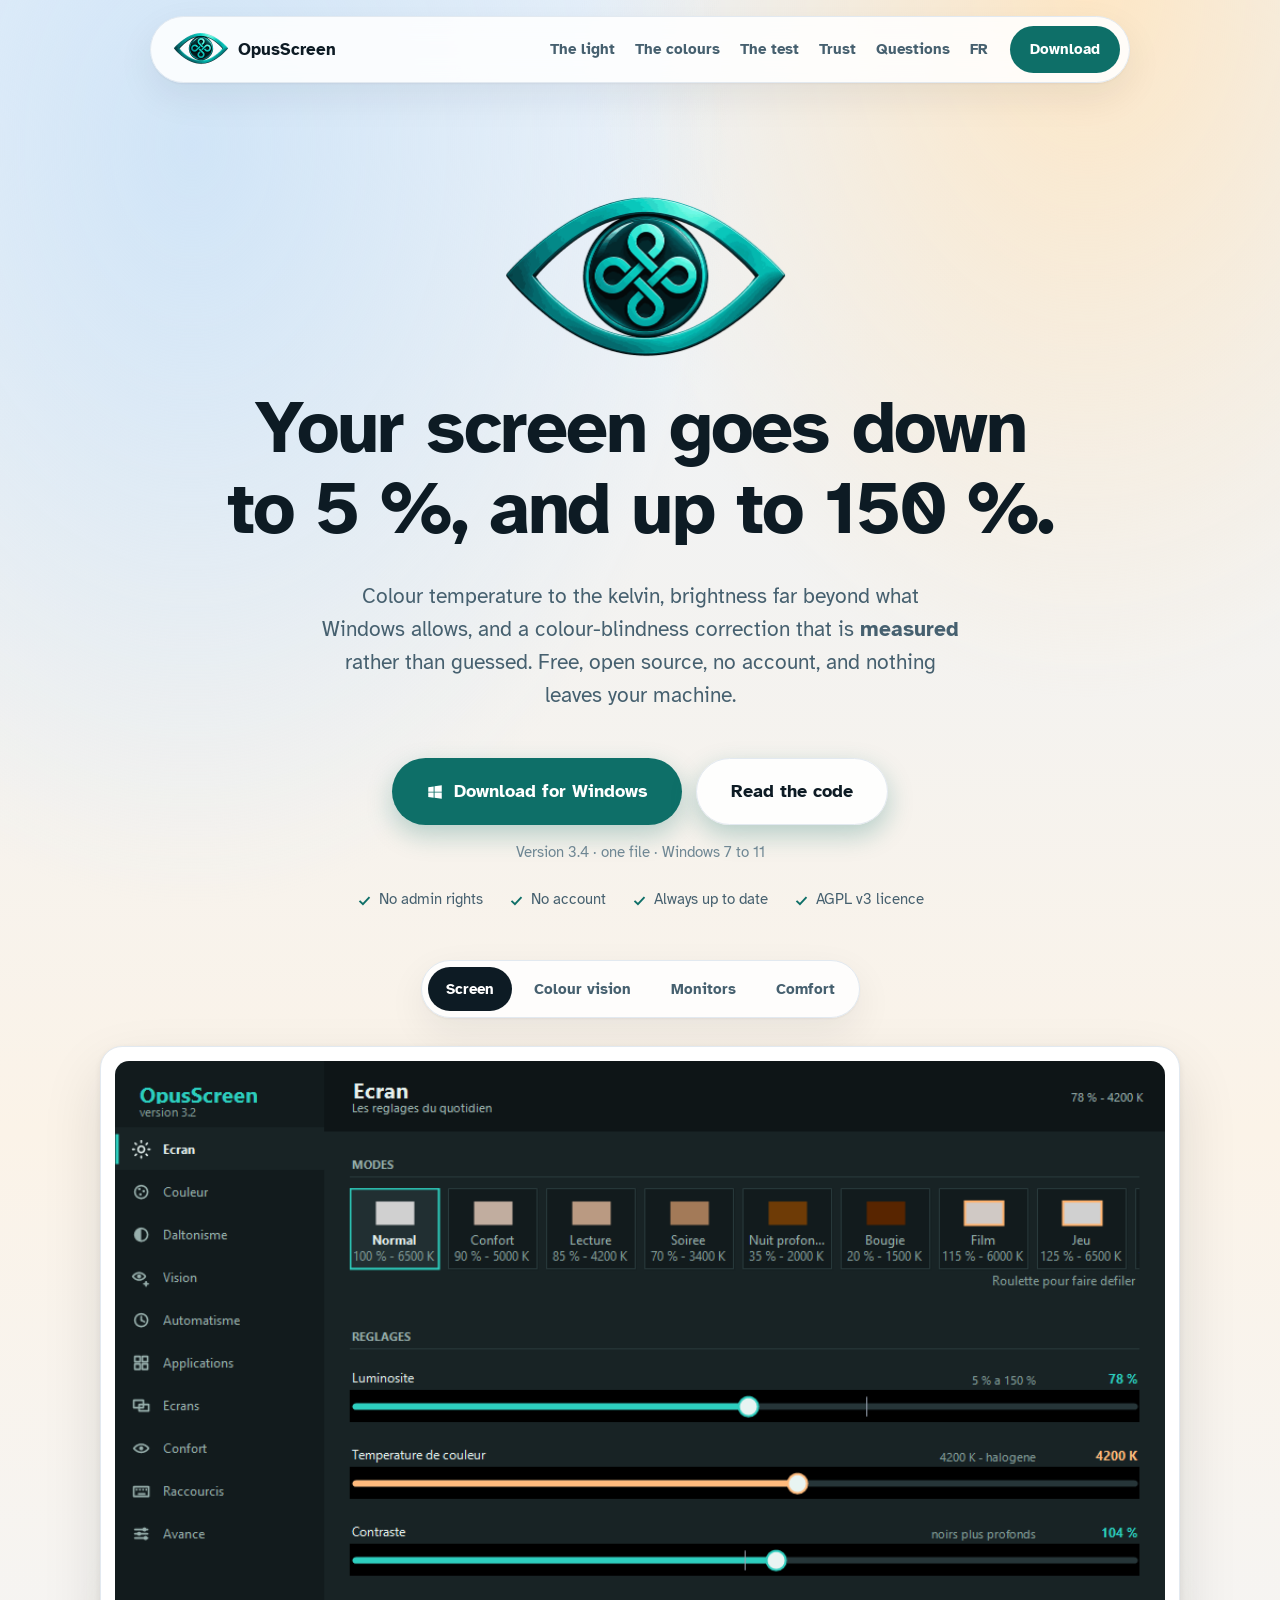
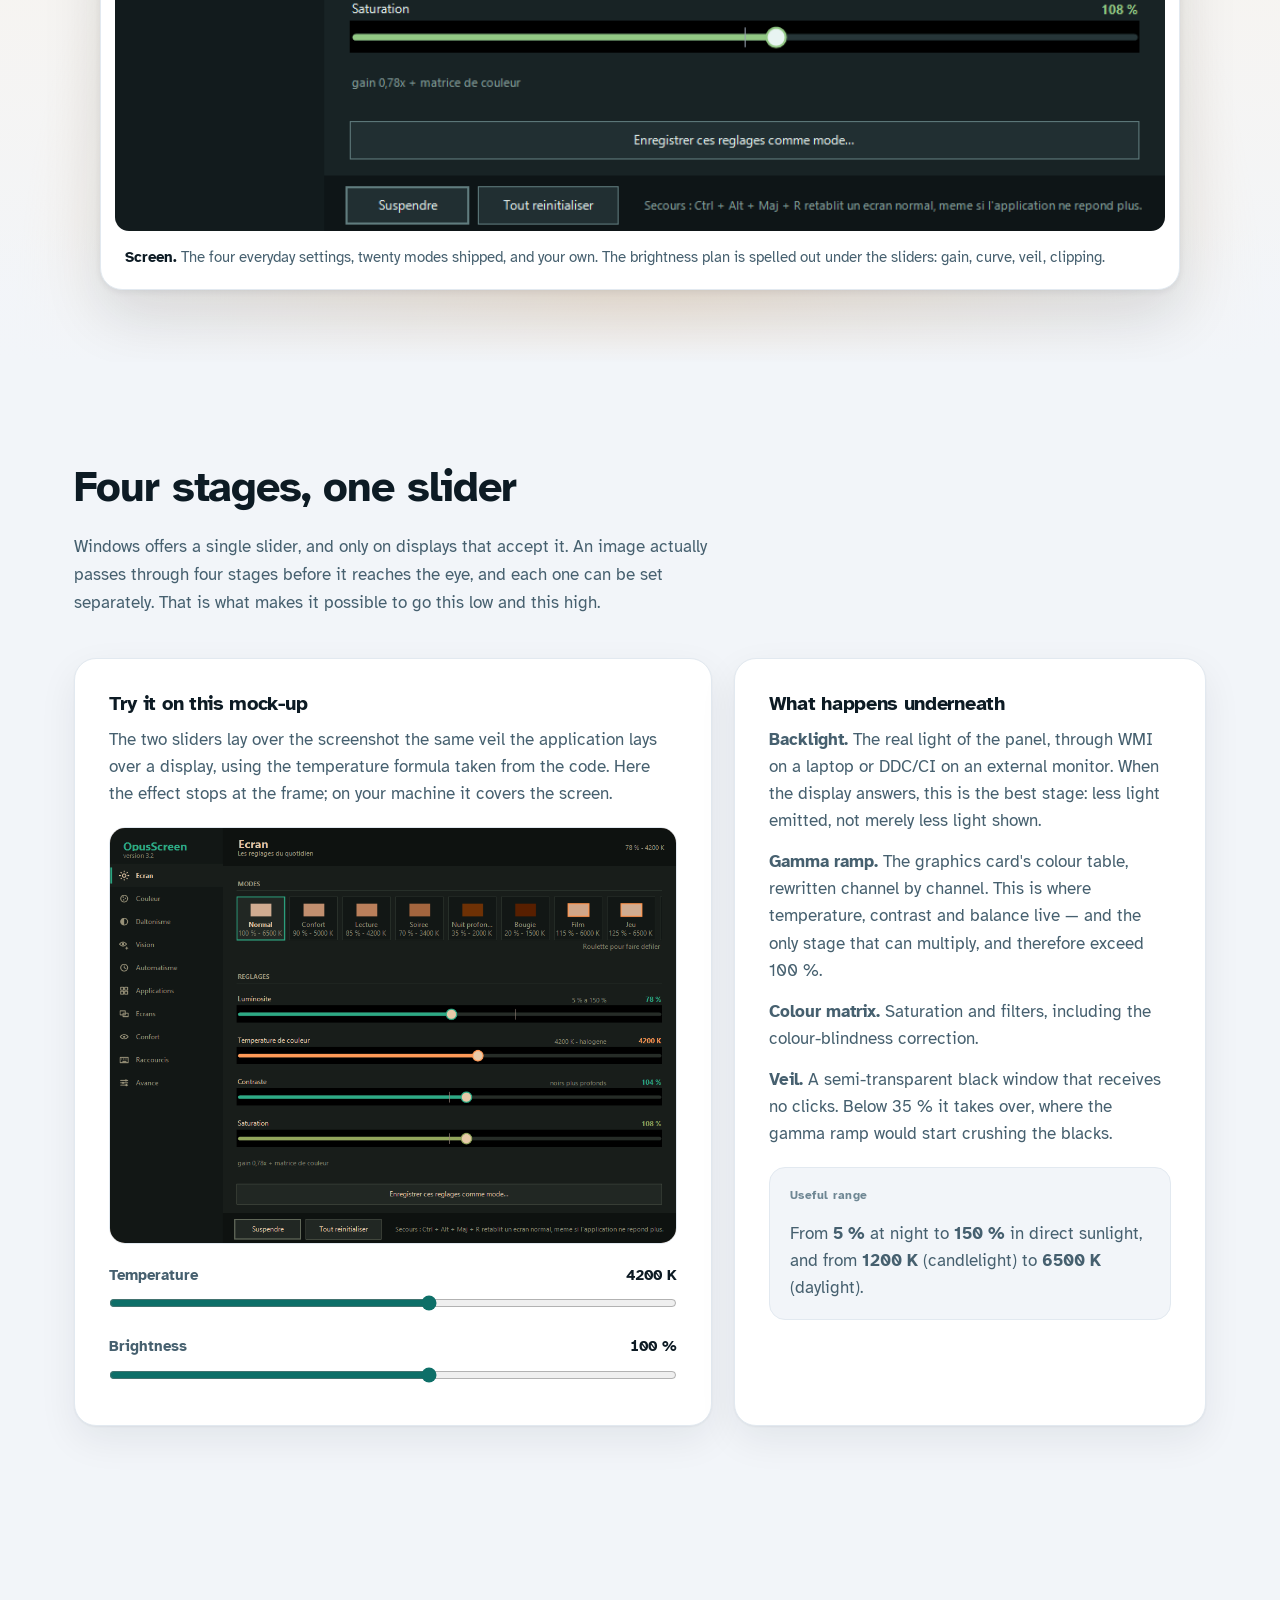
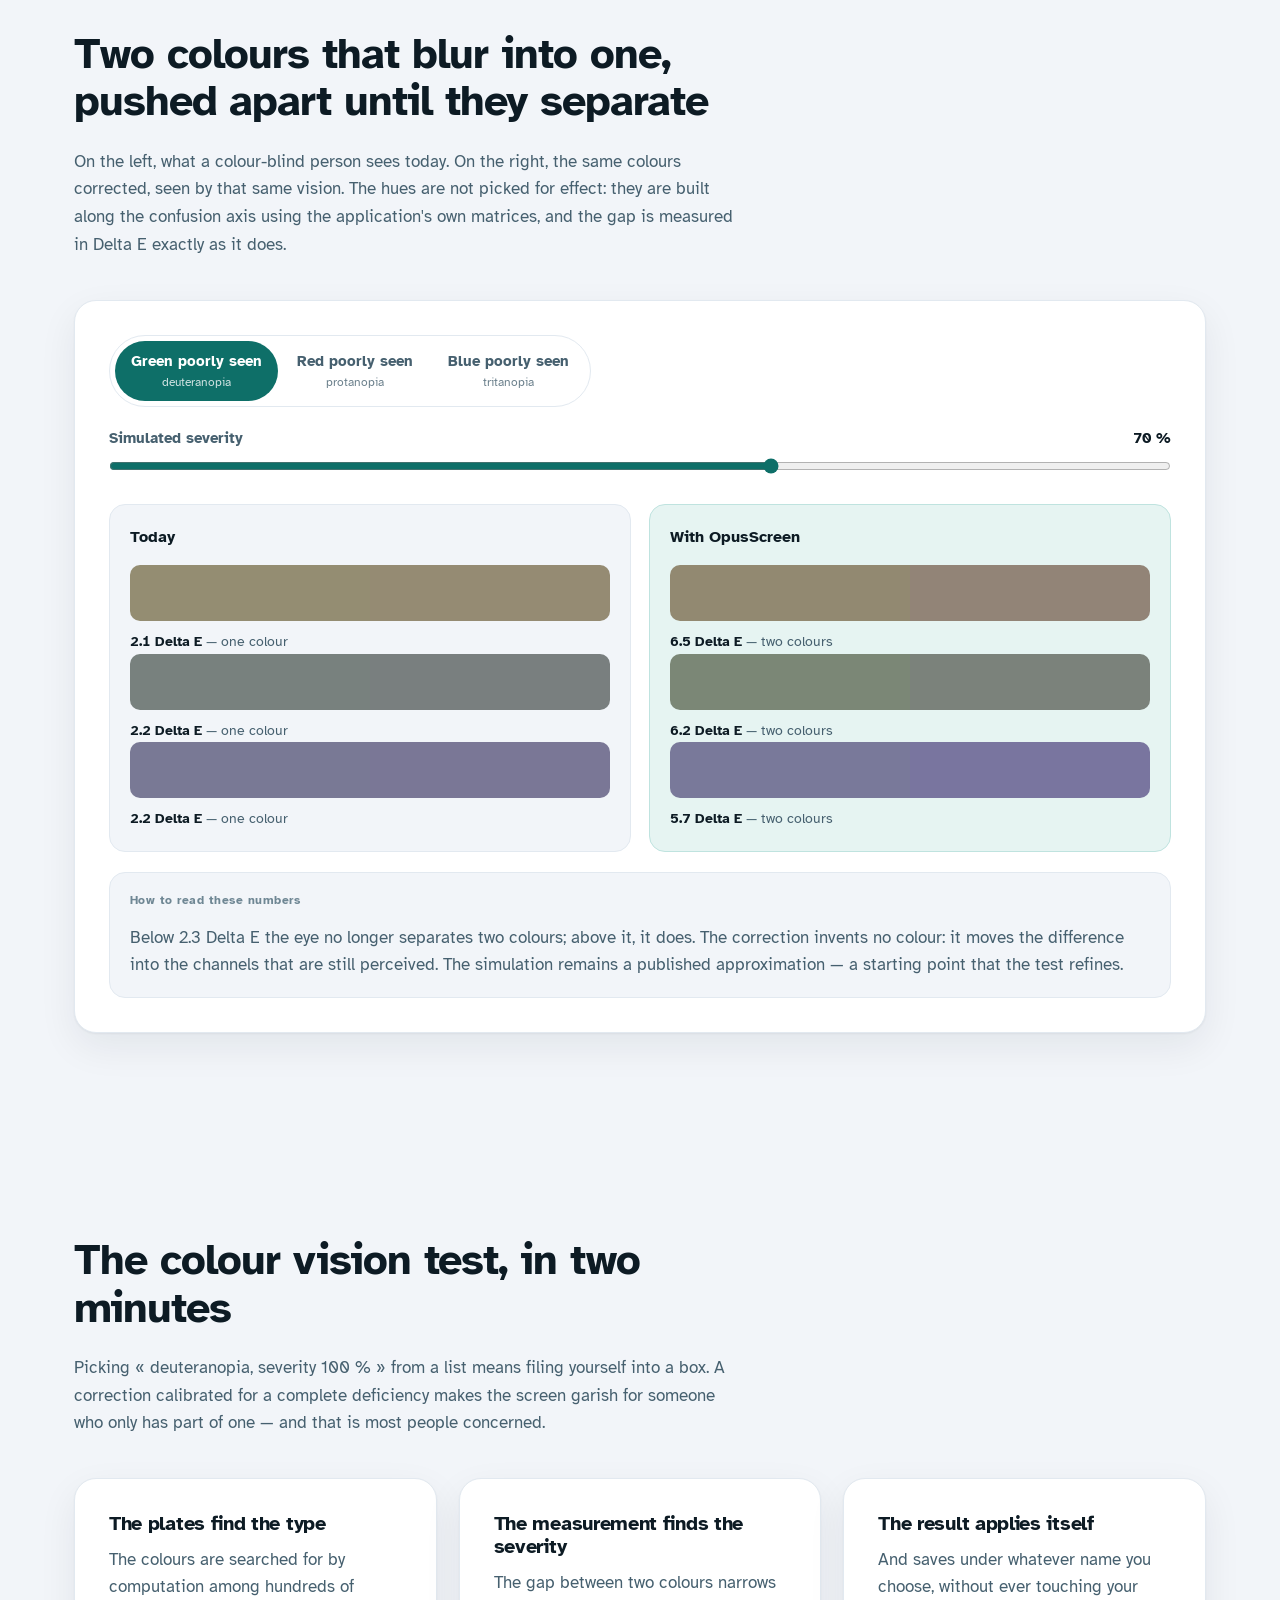
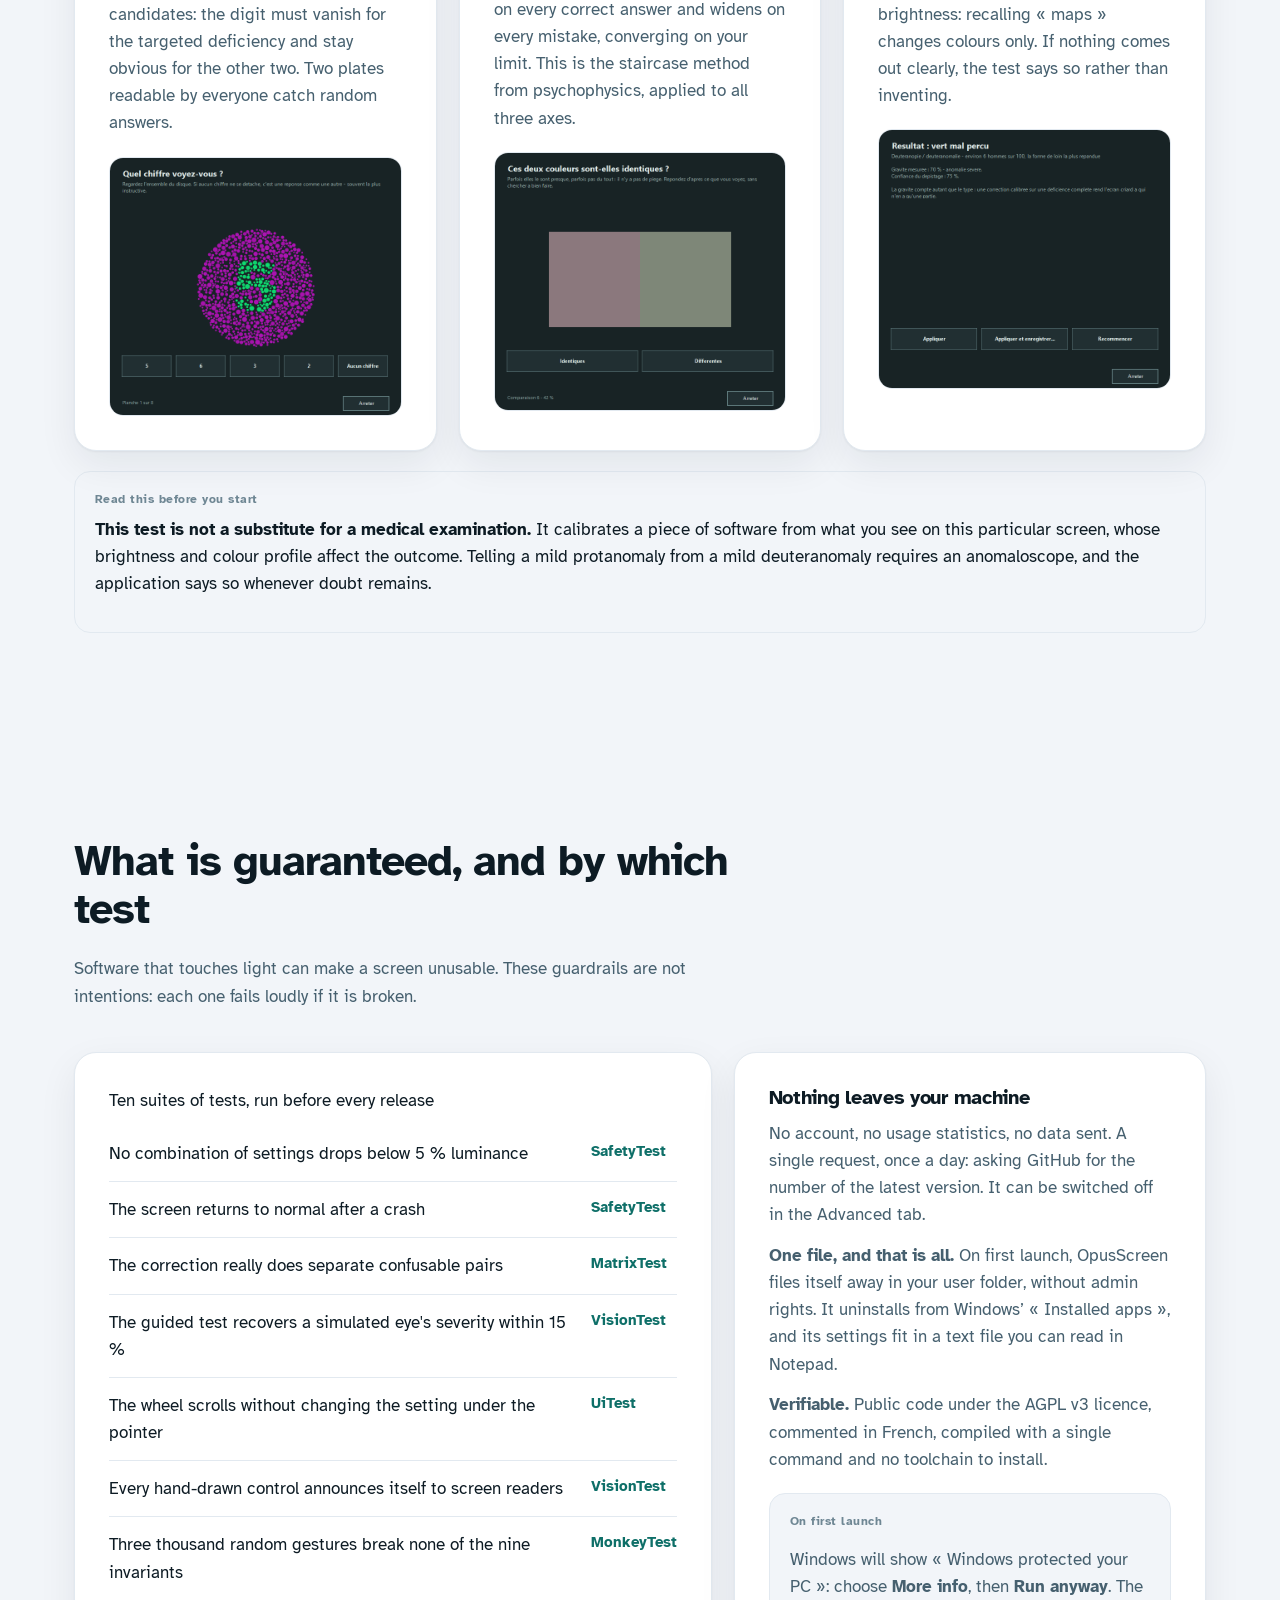
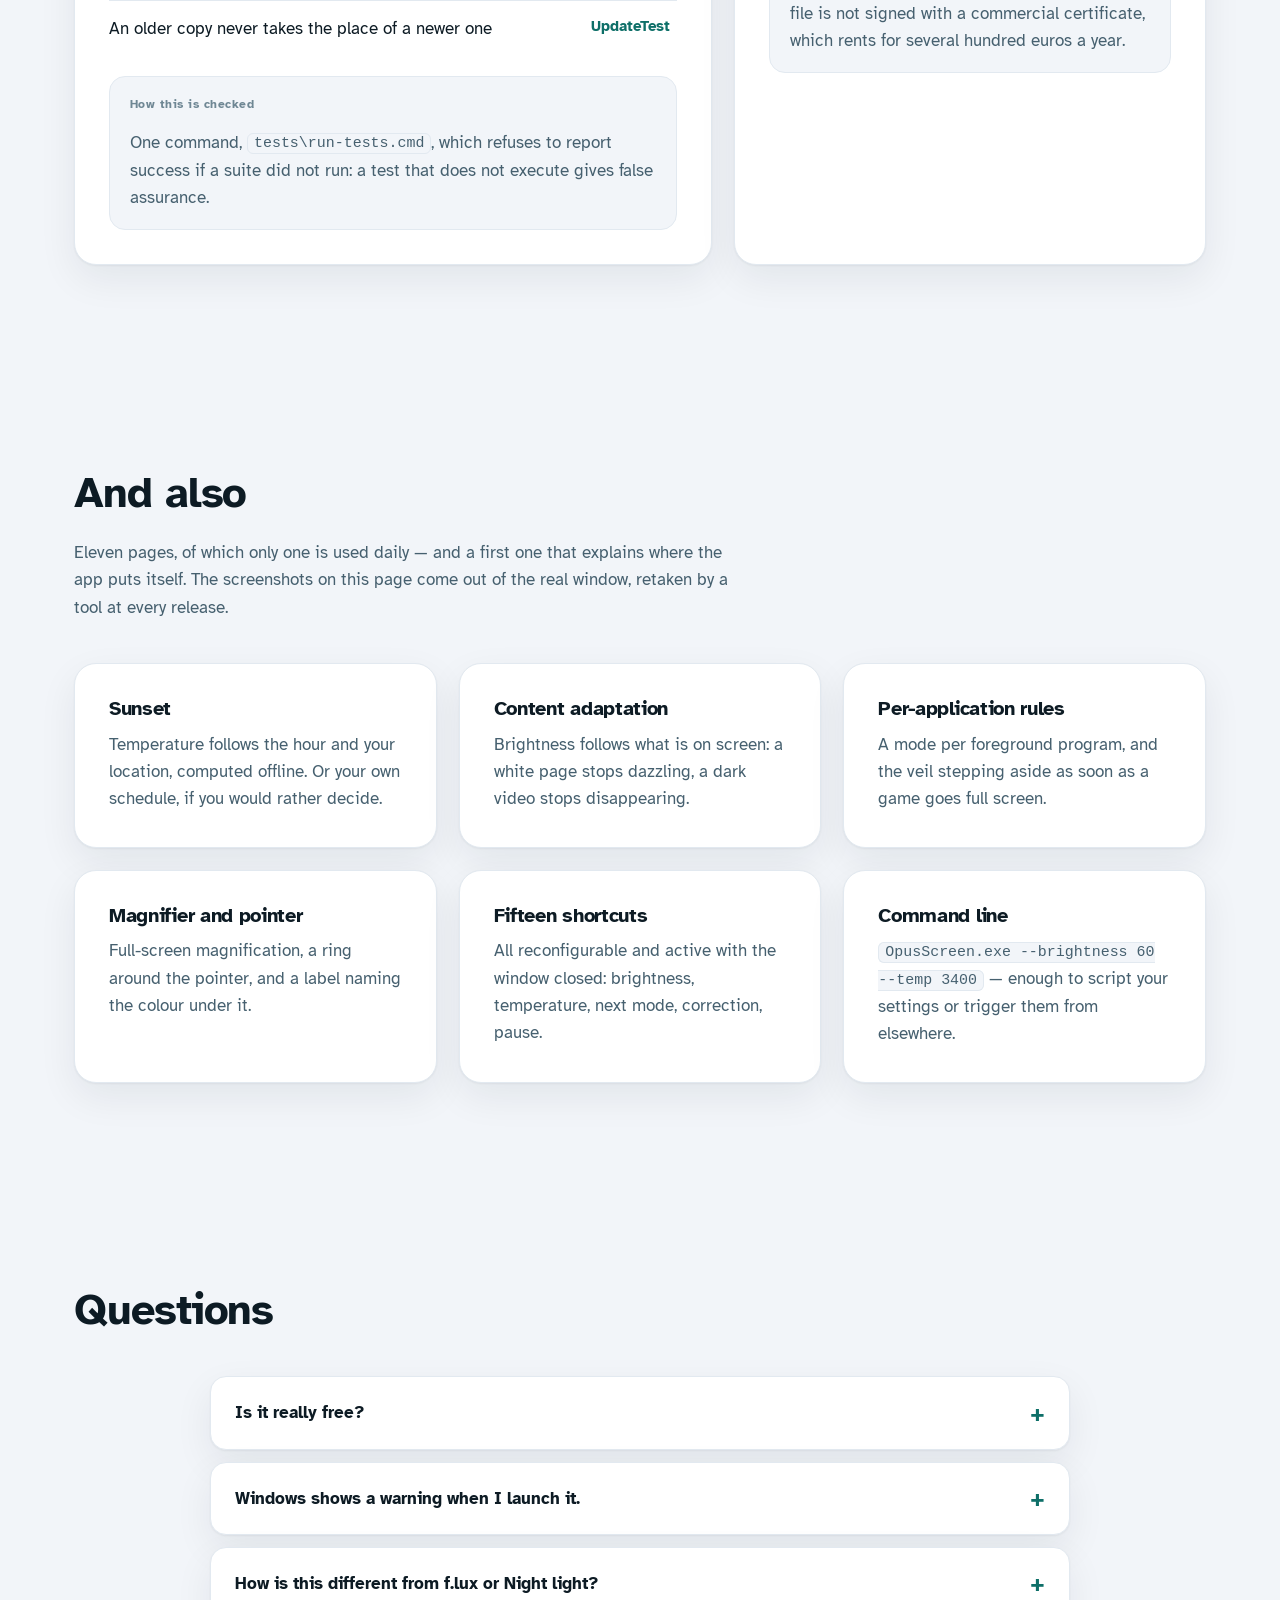
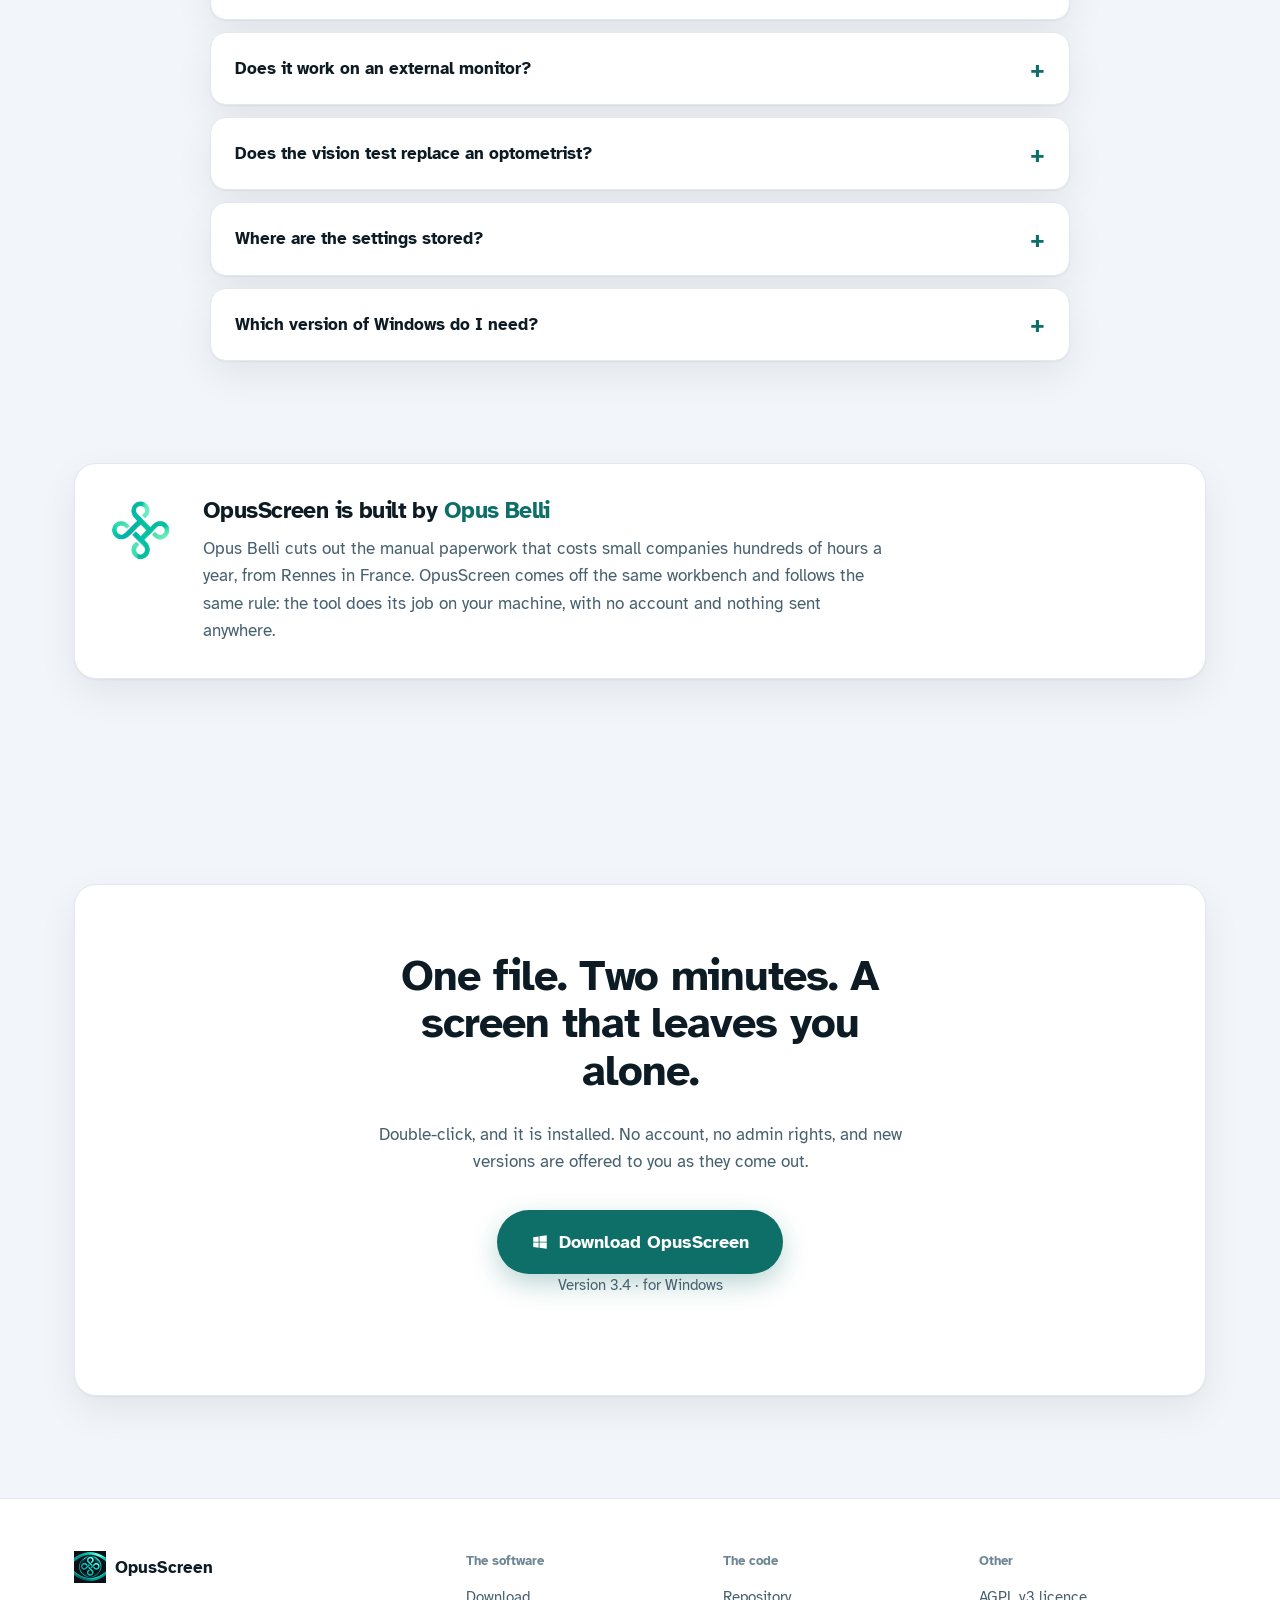
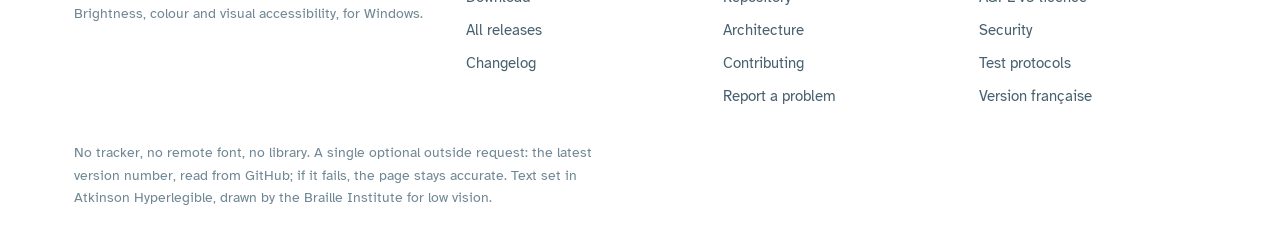
==== en/index.html @ 27b8caa4 "Le site annonce la 3.4 : installation et mises a jour Co-Authored-By: Claude Opus 5.5 (1M context) <" ====
<!DOCTYPE html>
<html lang="en">
<head>
<meta charset="utf-8">
<meta name="viewport" content="width=device-width, initial-scale=1">
<title>OpusScreen — set your screen's light</title>
<meta name="description" content="Screen brightness from 5 % to 150 %, colour temperature, and colour-blindness correction calibrated by a guided test. Free, open source, no account, nothing sent. For Windows.">
<link rel="icon" href="../img/logo-64.png">
<meta property="og:title" content="OpusScreen — set your screen's light">
<meta property="og:description" content="Brightness from 5 % to 150 %, colour temperature, colour-blindness correction measured rather than guessed. Free and open source, for Windows.">
<meta property="og:image" content="https://antoinebonpro.github.io/OpusScreen/img/social.png">
<meta property="og:type" content="website">
<meta property="og:url" content="https://antoinebonpro.github.io/OpusScreen/en/">
<meta property="og:site_name" content="OpusScreen">
<meta property="og:locale" content="en_GB">
<meta property="og:image:width" content="1200">
<meta property="og:image:height" content="630">
<meta property="og:image:alt" content="OpusScreen: brightness, colour temperature and colour-blindness correction for Windows.">
<meta name="twitter:card" content="summary_large_image">
<meta name="twitter:title" content="OpusScreen — set your screen's light">
<meta name="twitter:description" content="Brightness from 5 % to 150 %, colour temperature, colour-blindness correction calibrated by a guided test. Free and open source, for Windows.">
<meta name="twitter:image" content="https://antoinebonpro.github.io/OpusScreen/img/social.png">
<link rel="canonical" href="https://antoinebonpro.github.io/OpusScreen/en/">
<link rel="alternate" hreflang="fr" href="https://antoinebonpro.github.io/OpusScreen/">
<link rel="alternate" hreflang="en" href="https://antoinebonpro.github.io/OpusScreen/en/">
<link rel="alternate" hreflang="x-default" href="https://antoinebonpro.github.io/OpusScreen/">
<link rel="apple-touch-icon" href="../img/icon-192.png">
<link rel="preload" as="font" type="font/woff2" href="../fonts/atkinson-02.woff2" crossorigin>
<link rel="stylesheet" href="../fonts/fonts.css">
<link rel="stylesheet" href="../style.css">
</head>
<body>

<a class="skip" href="#content">Skip to content</a>

<header class="barre">
  <div class="barre-dedans">
    <a class="marque" href="./"><img src="../img/logo-barre.png" alt="" width="58" height="32"><span>OpusScreen</span></a>
    <nav aria-label="Sections">
      <a href="#light">The light</a>
      <a href="#colours">The colours</a>
      <a href="#test">The test</a>
      <a href="#trust">Trust</a>
      <a href="#questions">Questions</a>
      <a href="../" hreflang="fr" lang="fr">FR</a>
    </nav>
    <a class="bouton" href="https://github.com/antoinebonpro/OpusScreen/releases/latest/download/OpusScreen.exe">Download</a>
  </div>
</header>

<main id="content">

<!-- ============================================================ hero -->
<section class="heros">
  <img class="logo-heros" src="../img/logo-heros.png" alt="" width="299" height="166">
  <h1>Your screen goes down to 5 %, and up to 150 %.</h1>
  <p class="accroche">
    Colour temperature to the kelvin, brightness far beyond what Windows allows, and a
    colour-blindness correction that is <strong>measured</strong> rather than guessed.
    Free, open source, no account, and nothing leaves your machine.
  </p>

  <div class="appels">
    <a class="bouton grand" href="https://github.com/antoinebonpro/OpusScreen/releases/latest/download/OpusScreen.exe">
      <svg width="18" height="18" viewBox="0 0 24 24" aria-hidden="true" fill="currentColor"><path d="M3 5.5 10.2 4.5v7H3v-6zM11.4 4.3 21 3v8.5h-9.6v-7.2zM3 12.5h7.2v7L3 18.5v-6zM11.4 12.5H21V21l-9.6-1.3v-7.2z"/></svg>
      Download for Windows
    </a>
    <a class="bouton clair grand" href="https://github.com/antoinebonpro/OpusScreen">Read the code</a>
  </div>
  <p class="sous-bouton" id="release-meta">Version 3.4 · one file · Windows 7 to 11</p>

  <ul class="rassurance">
    <li><svg width="15" height="15" viewBox="0 0 24 24" fill="none" stroke="currentColor" stroke-width="3" aria-hidden="true"><path d="M4 12.5 9.5 18 20 6.5"/></svg> No admin rights</li>
    <li><svg width="15" height="15" viewBox="0 0 24 24" fill="none" stroke="currentColor" stroke-width="3" aria-hidden="true"><path d="M4 12.5 9.5 18 20 6.5"/></svg> No account</li>
    <li><svg width="15" height="15" viewBox="0 0 24 24" fill="none" stroke="currentColor" stroke-width="3" aria-hidden="true"><path d="M4 12.5 9.5 18 20 6.5"/></svg> Always up to date</li>
    <li><svg width="15" height="15" viewBox="0 0 24 24" fill="none" stroke="currentColor" stroke-width="3" aria-hidden="true"><path d="M4 12.5 9.5 18 20 6.5"/></svg> AGPL v3 licence</li>
  </ul>

  <div class="onglets" role="tablist" aria-label="Pages of the application">
    <button type="button" role="tab" aria-selected="true" aria-controls="view-screen" id="t-screen">Screen</button>
    <button type="button" role="tab" aria-selected="false" aria-controls="view-colour" id="t-colour">Colour vision</button>
    <button type="button" role="tab" aria-selected="false" aria-controls="view-monitors" id="t-monitors">Monitors</button>
    <button type="button" role="tab" aria-selected="false" aria-controls="view-comfort" id="t-comfort">Comfort</button>
  </div>

  <figure class="vitrine" role="tabpanel" id="view-screen" aria-labelledby="t-screen">
    <img src="../img/ecran.png" alt="Screen tab: modes, brightness, temperature, contrast, saturation." width="984" height="721">
    <figcaption><strong>Screen.</strong> The four everyday settings, twenty modes shipped, and your own. The brightness plan is spelled out under the sliders: gain, curve, veil, clipping.</figcaption>
  </figure>
  <figure class="vitrine" role="tabpanel" id="view-colour" aria-labelledby="t-colour" hidden>
    <img src="../img/daltonisme.png" alt="Colour vision tab: guided test, correction, fine tuning, saved profiles." width="984" height="721" loading="lazy">
    <figcaption><strong>Colour vision.</strong> The test, one-click correction, fine tuning, a check on confusable pairs, and your named profiles.</figcaption>
  </figure>
  <figure class="vitrine" role="tabpanel" id="view-monitors" aria-labelledby="t-monitors" hidden>
    <img src="../img/ecrans.png" alt="Monitors tab: one settings card per detected display." width="984" height="721" loading="lazy">
    <figcaption><strong>Monitors.</strong> One block per display: linked, offset by a few points, or each with its own profile. Copying one screen onto the others is a single button.</figcaption>
  </figure>
  <figure class="vitrine" role="tabpanel" id="view-comfort" aria-labelledby="t-comfort" hidden>
    <img src="../img/confort.png" alt="Comfort tab: eye breaks, blink reminder, screen time." width="984" height="721" loading="lazy">
    <figcaption><strong>Comfort.</strong> The 20-20-20 rule, a blink reminder that never steals focus, and the time spent since this morning.</figcaption>
  </figure>
</section>

<!-- ============================================================ the light -->
<section id="light">
  <div class="large">
    <div class="titre-section">
      <h2>Four stages, one slider</h2>
      <p>Windows offers a single slider, and only on displays that accept it. An image actually passes through four stages before it reaches the eye, and each one can be set separately. That is what makes it possible to go this low and this high.</p>
    </div>

    <div class="cartes large-gauche">
      <div class="carte">
        <h3>Try it on this mock-up</h3>
        <p>The two sliders lay over the screenshot the same veil the application lays over a display, using the temperature formula taken from the code. Here the effect stops at the frame; on your machine it covers the screen.</p>

        <div class="ecran-demo">
          <img src="../img/ecran.png" alt="Preview of the application, dimmed and warmed by the sliders below." width="984" height="721" loading="lazy">
          <div class="voile" id="voile" aria-hidden="true"></div>
        </div>

        <div class="reglettes">
          <div class="reglette">
            <label for="kelvin">Temperature <output id="kelvin-out" for="kelvin" aria-live="polite">4200 K</output></label>
            <input type="range" id="kelvin" min="1200" max="6500" step="100" value="4200">
          </div>
          <div class="reglette">
            <label for="lum">Brightness <output id="lum-out" for="lum" aria-live="polite">100 %</output></label>
            <input type="range" id="lum" min="35" max="150" step="5" value="100">
          </div>
        </div>
      </div>

      <div class="carte">
        <h3>What happens underneath</h3>
        <p><strong>Backlight.</strong> The real light of the panel, through WMI on a laptop or DDC/CI on an external monitor. When the display answers, this is the best stage: less light emitted, not merely less light shown.</p>
        <p><strong>Gamma ramp.</strong> The graphics card's colour table, rewritten channel by channel. This is where temperature, contrast and balance live — and the only stage that can multiply, and therefore exceed 100 %.</p>
        <p><strong>Colour matrix.</strong> Saturation and filters, including the colour-blindness correction.</p>
        <p><strong>Veil.</strong> A semi-transparent black window that receives no clicks. Below 35 % it takes over, where the gamma ramp would start crushing the blacks.</p>
        <div class="encart">
          <p class="etiquette">Useful range</p>
          <p>From <strong>5 %</strong> at night to <strong>150 %</strong> in direct sunlight, and from <strong>1200 K</strong> (candlelight) to <strong>6500 K</strong> (daylight).</p>
        </div>
      </div>
    </div>
  </div>
</section>

<!-- ============================================================ colours -->
<section id="colours">
  <div class="large">
    <div class="titre-section">
      <h2>Two colours that blur into one, pushed apart until they separate</h2>
      <p>On the left, what a colour-blind person sees today. On the right, the same colours corrected, seen by that same vision. The hues are not picked for effect: they are built along the confusion axis using the application's own matrices, and the gap is measured in Delta E exactly as it does.</p>
    </div>

    <div class="carte">
      <div class="choix" role="group" aria-label="Deficiency">
        <button type="button" data-vision="deuteranopia" class="actif" aria-pressed="true">Green poorly seen<span class="clinique">deuteranopia</span></button>
        <button type="button" data-vision="protanopia" aria-pressed="false">Red poorly seen<span class="clinique">protanopia</span></button>
        <button type="button" data-vision="tritanopia" aria-pressed="false">Blue poorly seen<span class="clinique">tritanopia</span></button>
      </div>

      <div class="reglettes" id="severity">
        <div class="reglette">
          <label for="sev">Simulated severity <output id="sev-out" for="sev" aria-live="polite">70 %</output></label>
          <input type="range" id="sev" min="20" max="100" step="5" value="70">
        </div>
      </div>

      <div class="comparaison">
        <div class="colonne">
          <h4>Today</h4>
          <div id="avant"></div>
        </div>
        <div class="colonne apres">
          <h4>With OpusScreen</h4>
          <div id="apres"></div>
        </div>
      </div>

      <div class="encart">
        <p class="etiquette">How to read these numbers</p>
        <p>Below 2.3 Delta E the eye no longer separates two colours; above it, it does. The correction invents no colour: it moves the difference into the channels that are still perceived. The simulation remains a published approximation — a starting point that the test refines.</p>
      </div>
    </div>
  </div>
</section>

<!-- ============================================================ the test -->
<section id="test">
  <div class="large">
    <div class="titre-section">
      <h2>The colour vision test, in two minutes</h2>
      <p>Picking « deuteranopia, severity 100 % » from a list means filing yourself into a box. A correction calibrated for a complete deficiency makes the screen garish for someone who only has part of one — and that is most people concerned.</p>
    </div>

    <div class="cartes trois">
      <div class="carte">
        <h3>The plates find the type</h3>
        <p>The colours are searched for by computation among hundreds of candidates: the digit must vanish for the targeted deficiency and stay obvious for the other two. Two plates readable by everyone catch random answers.</p>
        <img src="../img/test-planche.png" alt="A test plate: a digit hidden in a scatter of coloured dots." width="700" height="620" loading="lazy">
      </div>
      <div class="carte">
        <h3>The measurement finds the severity</h3>
        <p>The gap between two colours narrows on every correct answer and widens on every mistake, converging on your limit. This is the staircase method from psychophysics, applied to all three axes.</p>
        <img src="../img/test-comparaison.png" alt="Two adjoining colours, to be called identical or different." width="700" height="620" loading="lazy">
      </div>
      <div class="carte">
        <h3>The result applies itself</h3>
        <p>And saves under whatever name you choose, without ever touching your brightness: recalling « maps » changes colours only. If nothing comes out clearly, the test says so rather than inventing.</p>
        <img src="../img/test-resultat.png" alt="The result screen: type found, severity measured, screening confidence." width="700" height="620" loading="lazy">
      </div>
    </div>

    <div class="encart">
      <p class="etiquette">Read this before you start</p>
      <p><strong>This test is not a substitute for a medical examination.</strong> It calibrates a piece of software from what you see on this particular screen, whose brightness and colour profile affect the outcome. Telling a mild protanomaly from a mild deuteranomaly requires an anomaloscope, and the application says so whenever doubt remains.</p>
    </div>
  </div>
</section>

<!-- ============================================================ trust -->
<section id="trust">
  <div class="large">
    <div class="titre-section">
      <h2>What is guaranteed, and by which test</h2>
      <p>Software that touches light can make a screen unusable. These guardrails are not intentions: each one fails loudly if it is broken.</p>
    </div>

    <div class="cartes large-gauche">
      <div class="carte">
        <table class="garanties">
          <caption class="etiquette">Ten suites of tests, run before every release</caption>
          <tbody>
            <tr><th scope="row">No combination of settings drops below 5 % luminance</th><td>SafetyTest</td></tr>
            <tr><th scope="row">The screen returns to normal after a crash</th><td>SafetyTest</td></tr>
            <tr><th scope="row">The correction really does separate confusable pairs</th><td>MatrixTest</td></tr>
            <tr><th scope="row">The guided test recovers a simulated eye's severity within 15 %</th><td>VisionTest</td></tr>
            <tr><th scope="row">The wheel scrolls without changing the setting under the pointer</th><td>UiTest</td></tr>
            <tr><th scope="row">Every hand-drawn control announces itself to screen readers</th><td>VisionTest</td></tr>
            <tr><th scope="row">Three thousand random gestures break none of the nine invariants</th><td>MonkeyTest</td></tr>
            <tr><th scope="row">An older copy never takes the place of a newer one</th><td>UpdateTest</td></tr>
          </tbody>
        </table>
        <div class="encart">
          <p class="etiquette">How this is checked</p>
          <p>One command, <code>tests\run-tests.cmd</code>, which refuses to report success if a suite did not run: a test that does not execute gives false assurance.</p>
        </div>
      </div>

      <div class="carte">
        <h3>Nothing leaves your machine</h3>
        <p>No account, no usage statistics, no data sent. A single request, once a day: asking GitHub for the number of the latest version. It can be switched off in the Advanced tab.</p>
        <p><strong>One file, and that is all.</strong> On first launch, OpusScreen files itself away in your user folder, without admin rights. It uninstalls from Windows’ « Installed apps », and its settings fit in a text file you can read in Notepad.</p>
        <p><strong>Verifiable.</strong> Public code under the AGPL v3 licence, commented in French, compiled with a single command and no toolchain to install.</p>
        <div class="encart">
          <p class="etiquette">On first launch</p>
          <p>Windows will show « Windows protected your PC »: choose <strong>More info</strong>, then <strong>Run anyway</strong>. The file is not signed with a commercial certificate, which rents for several hundred euros a year.</p>
        </div>
      </div>
    </div>
  </div>
</section>

<!-- ============================================================ and also -->
<section>
  <div class="large">
    <div class="titre-section">
      <h2>And also</h2>
      <p>Eleven pages, of which only one is used daily — and a first one that explains where the app puts itself. The screenshots on this page come out of the real window, retaken by a tool at every release.</p>
    </div>
    <div class="cartes trois">
      <div class="carte"><h3>Sunset</h3><p>Temperature follows the hour and your location, computed offline. Or your own schedule, if you would rather decide.</p></div>
      <div class="carte"><h3>Content adaptation</h3><p>Brightness follows what is on screen: a white page stops dazzling, a dark video stops disappearing.</p></div>
      <div class="carte"><h3>Per-application rules</h3><p>A mode per foreground program, and the veil stepping aside as soon as a game goes full screen.</p></div>
      <div class="carte"><h3>Magnifier and pointer</h3><p>Full-screen magnification, a ring around the pointer, and a label naming the colour under it.</p></div>
      <div class="carte"><h3>Fifteen shortcuts</h3><p>All reconfigurable and active with the window closed: brightness, temperature, next mode, correction, pause.</p></div>
      <div class="carte"><h3>Command line</h3><p><code>OpusScreen.exe --brightness 60 --temp 3400</code> — enough to script your settings or trigger them from elsewhere.</p></div>
    </div>
  </div>
</section>

<!-- ============================================================ questions -->
<section id="questions">
  <div class="large">
    <div class="titre-section"><h2>Questions</h2></div>
    <div class="questions">
      <details>
        <summary>Is it really free?</summary>
        <p>Yes, and open source: AGPL v3 licence. No paid tier, no reserved feature, no trial period.</p>
      </details>
      <details>
        <summary>Windows shows a warning when I launch it.</summary>
        <p>The file is not signed with a commercial certificate, which rents for several hundred euros a year. SmartScreen announces « Windows protected your PC »: choose <em>More info</em>, then <em>Run anyway</em>. The repository also compiles with a single command, if you would rather not trust a binary.</p>
      </details>
      <details>
        <summary>How is this different from f.lux or Night light?</summary>
        <p>Colour temperature is the common ground. Beyond that: brightness runs from 5 % to 150 %, each display is set separately, and the colour-blindness side — adjustable correction plus a measuring test — exists nowhere else for free.</p>
      </details>
      <details>
        <summary>Does it work on an external monitor?</summary>
        <p>Yes. Brightness, temperature and veil are set display by display. Saturation and filters apply to the whole desktop: that is a limit of the Windows interface, and the application names the reference display rather than hiding it.</p>
      </details>
      <details>
        <summary>Does the vision test replace an optometrist?</summary>
        <p>No, and it says so. It calibrates software; a diagnosis requires a clinical examination. If the test finds something unexpected, talk to a professional rather than to a program.</p>
      </details>
      <details>
        <summary>Where are the settings stored?</summary>
        <p>In <code>%LOCALAPPDATA%\OpusScreen\settings.ini</code>. A text file, backed up by copying it and exported from the Advanced tab.</p>
      </details>
      <details>
        <summary>Which version of Windows do I need?</summary>
        <p>Windows 7 to 11. The application relies on .NET Framework 4, present everywhere since: nothing to install.</p>
      </details>
    </div>
  </div>
</section>

<!-- ============================================================ publisher -->
<section class="signature" aria-label="Publisher">
  <div class="large">
    <div class="carte signature-carte">
      <img src="../img/opus-belli.png" alt="" width="64" height="63">
      <div>
        <h2>OpusScreen is built by <a href="https://opus-belli.fr">Opus&nbsp;Belli</a></h2>
        <p>Opus Belli cuts out the manual paperwork that costs small companies hundreds of hours a year, from Rennes in France. OpusScreen comes off the same workbench and follows the same rule: the tool does its job on your machine, with no account and nothing sent anywhere.</p>
      </div>
    </div>
  </div>
</section>

<!-- ============================================================ closing -->
<section class="final">
  <div class="large">
    <div class="carte">
      <h2>One file. Two minutes. A screen that leaves you alone.</h2>
      <p>Double-click, and it is installed. No account, no admin rights, and new versions are offered to you as they come out.</p>
      <div class="appels">
        <a class="bouton grand" href="https://github.com/antoinebonpro/OpusScreen/releases/latest/download/OpusScreen.exe">
          <svg width="18" height="18" viewBox="0 0 24 24" aria-hidden="true" fill="currentColor"><path d="M3 5.5 10.2 4.5v7H3v-6zM11.4 4.3 21 3v8.5h-9.6v-7.2zM3 12.5h7.2v7L3 18.5v-6zM11.4 12.5H21V21l-9.6-1.3v-7.2z"/></svg>
          Download OpusScreen
        </a>
      </div>
      <p class="sous-bouton" id="release-meta-2">Version 3.4 · for Windows</p>
    </div>
  </div>
</section>

</main>

<footer>
  <div class="large">
    <div class="pied">
      <div>
        <a class="marque" href="./"><img src="../img/logo-64.png" alt="" width="28" height="28"><span>OpusScreen</span></a>
        <p class="pied-note" style="margin-top:12px">Brightness, colour and visual accessibility, for Windows.</p>
      </div>
      <nav aria-label="The software">
        <h4>The software</h4>
        <a href="https://github.com/antoinebonpro/OpusScreen/releases/latest/download/OpusScreen.exe">Download</a>
        <a href="https://github.com/antoinebonpro/OpusScreen/releases">All releases</a>
        <a href="https://github.com/antoinebonpro/OpusScreen/blob/main/CHANGELOG.md">Changelog</a>
      </nav>
      <nav aria-label="The code">
        <h4>The code</h4>
        <a href="https://github.com/antoinebonpro/OpusScreen">Repository</a>
        <a href="https://github.com/antoinebonpro/OpusScreen/blob/main/docs/ARCHITECTURE.md">Architecture</a>
        <a href="https://github.com/antoinebonpro/OpusScreen/blob/main/CONTRIBUTING.md">Contributing</a>
        <a href="https://github.com/antoinebonpro/OpusScreen/issues">Report a problem</a>
      </nav>
      <nav aria-label="Other">
        <h4>Other</h4>
        <a href="https://github.com/antoinebonpro/OpusScreen/blob/main/LICENSE">AGPL v3 licence</a>
        <a href="https://github.com/antoinebonpro/OpusScreen/blob/main/docs/SECURITE.md">Security</a>
        <a href="https://github.com/antoinebonpro/OpusScreen/blob/main/docs/PROTOCOLES-TESTS.md">Test protocols</a>
        <a href="../" hreflang="fr" lang="fr">Version française</a>
      </nav>
    </div>
    <p class="pied-note">
      No tracker, no remote font, no library. A single optional outside request: the latest
      version number, read from GitHub; if it fails, the page stays accurate. Text set in
      Atkinson Hyperlegible, drawn by the Braille Institute for low vision.
    </p>
  </div>
</footer>

<script type="application/ld+json">
{
 "@context": "https://schema.org",
 "@type": "SoftwareApplication",
 "name": "OpusScreen",
 "applicationCategory": "UtilitiesApplication",
 "applicationSubCategory": "Accessibility and visual comfort",
 "operatingSystem": "Windows 7, Windows 8, Windows 10, Windows 11",
 "url": "https://antoinebonpro.github.io/OpusScreen/en/",
 "downloadUrl": "https://github.com/antoinebonpro/OpusScreen/releases/latest/download/OpusScreen.exe",
 "softwareHelp": "https://github.com/antoinebonpro/OpusScreen#readme",
 "screenshot": "https://antoinebonpro.github.io/OpusScreen/img/ecran.png",
 "license": "https://www.gnu.org/licenses/agpl-3.0.html",
 "isAccessibleForFree": true,
 "inLanguage": "en",
 "offers": {
  "@type": "Offer",
  "price": "0",
  "priceCurrency": "EUR"
 },
 "featureList": [
  "Brightness from 5 % to 150 %",
  "Colour temperature from 1200 to 6500 K",
  "Colour-blindness correction calibrated by a guided test",
  "Independent settings per display",
  "Eye breaks and blink reminder"
 ],
 "author": {
  "@type": "Person",
  "name": "Antoine Bon"
 }
}
</script>
<script type="application/ld+json">
{
 "@context": "https://schema.org",
 "@type": "FAQPage",
 "mainEntity": [
  {
   "@type": "Question",
   "name": "Is it really free?",
   "acceptedAnswer": {
    "@type": "Answer",
    "text": "Yes, and open source: AGPL v3 licence. No paid tier, no reserved feature, no trial period."
   }
  },
  {
   "@type": "Question",
   "name": "Windows shows a warning when I launch it.",
   "acceptedAnswer": {
    "@type": "Answer",
    "text": "The file is not signed with a commercial certificate, which rents for several hundred euros a year. SmartScreen announces « Windows protected your PC »: choose More info, then Run anyway. The repository also compiles with a single command, if you would rather not trust a binary."
   }
  },
  {
   "@type": "Question",
   "name": "How is this different from f.lux or Night light?",
   "acceptedAnswer": {
    "@type": "Answer",
    "text": "Colour temperature is the common ground. Beyond that: brightness runs from 5 % to 150 %, each display is set separately, and the colour-blindness side — adjustable correction plus a measuring test — exists nowhere else for free."
   }
  },
  {
   "@type": "Question",
   "name": "Does it work on an external monitor?",
   "acceptedAnswer": {
    "@type": "Answer",
    "text": "Yes. Brightness, temperature and veil are set display by display. Saturation and filters apply to the whole desktop: that is a limit of the Windows interface, and the application names the reference display rather than hiding it."
   }
  },
  {
   "@type": "Question",
   "name": "Does the vision test replace an optometrist?",
   "acceptedAnswer": {
    "@type": "Answer",
    "text": "No, and it says so. It calibrates software; a diagnosis requires a clinical examination. If the test finds something unexpected, talk to a professional rather than to a program."
   }
  },
  {
   "@type": "Question",
   "name": "Where are the settings stored?",
   "acceptedAnswer": {
    "@type": "Answer",
    "text": "In %LOCALAPPDATA%\\OpusScreen\\settings.ini. A text file, backed up by copying it and exported from the Advanced tab."
   }
  },
  {
   "@type": "Question",
   "name": "Which version of Windows do I need?",
   "acceptedAnswer": {
    "@type": "Answer",
    "text": "Windows 7 to 11. The application relies on .NET Framework 4, present everywhere since: nothing to install."
   }
  }
 ]
}
</script>
<script src="../app.js"></script>
</body>
</html>
---- fonts/fonts.css ----
/* Polices hebergees avec le site, licence SIL Open Font License 1.1.
   Fraunces (Undercase Type) pour les titres, Atkinson Hyperlegible
   (Braille Institute) pour le texte. Voir OFL-*.txt dans ce dossier. */
/* latin-ext */
@font-face {
  font-family: 'Atkinson Hyperlegible';
  font-style: normal;
  font-weight: 400;
  font-display: swap;
  src: url('atkinson-01.woff2') format('woff2');
  unicode-range: U+0100-02BA, U+02BD-02C5, U+02C7-02CC, U+02CE-02D7, U+02DD-02FF, U+0304, U+0308, U+0329, U+1D00-1DBF, U+1E00-1E9F, U+1EF2-1EFF, U+2020, U+20A0-20AB, U+20AD-20C0, U+2113, U+2C60-2C7F, U+A720-A7FF;
}
/* latin */
@font-face {
  font-family: 'Atkinson Hyperlegible';
  font-style: normal;
  font-weight: 400;
  font-display: swap;
  src: url('atkinson-02.woff2') format('woff2');
  unicode-range: U+0000-00FF, U+0131, U+0152-0153, U+02BB-02BC, U+02C6, U+02DA, U+02DC, U+0304, U+0308, U+0329, U+2000-206F, U+20AC, U+2122, U+2191, U+2193, U+2212, U+2215, U+FEFF, U+FFFD;
}
/* latin-ext */
@font-face {
  font-family: 'Atkinson Hyperlegible';
  font-style: normal;
  font-weight: 700;
  font-display: swap;
  src: url('atkinson-03.woff2') format('woff2');
  unicode-range: U+0100-02BA, U+02BD-02C5, U+02C7-02CC, U+02CE-02D7, U+02DD-02FF, U+0304, U+0308, U+0329, U+1D00-1DBF, U+1E00-1E9F, U+1EF2-1EFF, U+2020, U+20A0-20AB, U+20AD-20C0, U+2113, U+2C60-2C7F, U+A720-A7FF;
}
/* latin */
@font-face {
  font-family: 'Atkinson Hyperlegible';
  font-style: normal;
  font-weight: 700;
  font-display: swap;
  src: url('atkinson-04.woff2') format('woff2');
  unicode-range: U+0000-00FF, U+0131, U+0152-0153, U+02BB-02BC, U+02C6, U+02DA, U+02DC, U+0304, U+0308, U+0329, U+2000-206F, U+20AC, U+2122, U+2191, U+2193, U+2212, U+2215, U+FEFF, U+FFFD;
}
/* vietnamese */
@font-face {
  font-family: 'Fraunces';
  font-style: normal;
  font-weight: 300 700;
  font-display: swap;
  src: url('fraunces-05.woff2') format('woff2');
  unicode-range: U+0102-0103, U+0110-0111, U+0128-0129, U+0168-0169, U+01A0-01A1, U+01AF-01B0, U+0300-0301, U+0303-0304, U+0308-0309, U+0323, U+0329, U+1EA0-1EF9, U+20AB;
}
/* latin-ext */
@font-face {
  font-family: 'Fraunces';
  font-style: normal;
  font-weight: 300 700;
  font-display: swap;
  src: url('fraunces-06.woff2') format('woff2');
  unicode-range: U+0100-02BA, U+02BD-02C5, U+02C7-02CC, U+02CE-02D7, U+02DD-02FF, U+0304, U+0308, U+0329, U+1D00-1DBF, U+1E00-1E9F, U+1EF2-1EFF, U+2020, U+20A0-20AB, U+20AD-20C0, U+2113, U+2C60-2C7F, U+A720-A7FF;
}
/* latin */
@font-face {
  font-family: 'Fraunces';
  font-style: normal;
  font-weight: 300 700;
  font-display: swap;
  src: url('fraunces-07.woff2') format('woff2');
  unicode-range: U+0000-00FF, U+0131, U+0152-0153, U+02BB-02BC, U+02C6, U+02DA, U+02DC, U+0304, U+0308, U+0329, U+2000-206F, U+20AC, U+2122, U+2191, U+2193, U+2212, U+2215, U+FEFF, U+FFFD;
}
---- style.css ----
/* ===========================================================================
   OpusScreen — le site

   Disposition claire et aeree : barre flottante en pilule, heros plein cadre
   en degrade, puis des cartes blanches tres arrondies sur un fond gris-bleu.

   La touche du produit tient dans le degrade : ce n'est pas un ciel, c'est le
   spectre du corps noir, de la lumiere du jour a la bougie - exactement la
   plage que l'application regle. Les couleurs ne decorent pas, elles disent.
   =========================================================================== */

:root {
  /* Le spectre, de 6500 K a 1200 K. Ce sont des mesures, pas des gouts. */
  --k6500: #cfe4f7;
  --k4200: #ffe6c2;
  --k2700: #ffc98d;
  --k2000: #ff9e4a;
  --k1200: #f26a2a;

  --encre:   #0d1b24;
  --plume:   #46606f;
  --estompe: #6f8794;
  --fond:    #f2f5f9;
  --carte:   #ffffff;
  --trait:   #e2e9f0;
  --accent:  #0e6f68;
  --accent-c:#0a524d;
  --accent-p:#e6f4f2;

  --r-carte: 22px;
  --r-pilule: 999px;
  --ombre: 0 1px 2px rgba(13, 27, 36, .05), 0 14px 38px rgba(13, 27, 36, .07);
  --ombre-forte: 0 2px 6px rgba(13, 27, 36, .07), 0 26px 60px rgba(13, 27, 36, .12);
  --large: 1180px;
  color-scheme: light;
}

* { box-sizing: border-box; }
html { scroll-behavior: smooth; scroll-padding-top: 96px; }
@media (prefers-reduced-motion: reduce) { html { scroll-behavior: auto; } }

body {
  margin: 0;
  background: var(--fond);
  color: var(--encre);
  font-family: "Atkinson Hyperlegible", "Segoe UI", system-ui, sans-serif;
  font-size: 17px;
  line-height: 1.6;
  -webkit-font-smoothing: antialiased;
}

h1, h2, h3 { margin: 0 0 .5em; letter-spacing: -.025em; line-height: 1.1; font-weight: 700; }
h1 { font-size: clamp(2.6rem, 6.2vw, 4.6rem); }
h2 { font-size: clamp(1.8rem, 3.4vw, 2.7rem); }
h3 { font-size: 1.28rem; letter-spacing: -.015em; }
p { margin: 0 0 1em; }

a { color: var(--accent); text-underline-offset: 3px; }
a:hover { color: var(--accent-c); }

code {
  font-family: "Cascadia Mono", Consolas, monospace; font-size: .88em;
  background: var(--fond); border: 1px solid var(--trait); border-radius: 6px; padding: .1em .4em;
}

:focus-visible { outline: 3px solid var(--accent); outline-offset: 3px; border-radius: 6px; }

.large { width: 100%; max-width: var(--large); margin: 0 auto; padding: 0 24px; }
.skip { position: absolute; left: -9999px; }
.skip:focus { left: 16px; top: 16px; background: var(--accent); color: #fff; padding: 12px 18px; border-radius: 10px; z-index: 100; }

/* ---------------------------------------------------------------- barre flottante */

.barre { position: sticky; top: 16px; z-index: 60; padding: 0 24px; margin-top: 16px; }
.barre-dedans {
  max-width: 980px; margin: 0 auto; background: rgba(255, 255, 255, .86);
  backdrop-filter: blur(14px); border: 1px solid var(--trait); border-radius: var(--r-pilule);
  box-shadow: var(--ombre); padding: 9px 9px 9px 20px;
  display: flex; align-items: center; gap: 22px;
}
.marque { display: inline-flex; align-items: center; gap: 9px; font-weight: 700; color: var(--encre); text-decoration: none; }
/* Le logo est un oeil large, pas un carre : l'enfermer dans 30x30 le reduisait a
   une vingtaine de pixels de haut, cernes de vide, et on ne le voyait plus. */
.marque img { display: block; height: 32px; width: auto; }
.barre nav { display: flex; gap: 20px; margin-left: auto; }
.barre nav a { color: var(--plume); text-decoration: none; font-size: .95rem; font-weight: 600; }
.barre nav a:hover { color: var(--encre); }

.bouton {
  display: inline-flex; align-items: center; justify-content: center; gap: 10px;
  background: var(--accent); color: #fff; text-decoration: none; font-weight: 700;
  padding: 11px 20px; border-radius: var(--r-pilule); border: 0; cursor: pointer;
  font-family: inherit; font-size: .96rem;
}
.bouton:hover { background: var(--accent-c); color: #fff; }
.bouton.grand { padding: 18px 34px; font-size: 1.1rem; box-shadow: 0 10px 26px rgba(14, 111, 104, .28); }
.bouton.clair { background: rgba(255, 255, 255, .9); color: var(--encre); border: 1px solid var(--trait); }
.bouton.clair:hover { background: #fff; color: var(--encre); }
.bouton svg { flex: none; }

/* ---------------------------------------------------------------- heros */

.heros {
  position: relative; overflow: hidden; text-align: center;
  padding: clamp(150px, 17vw, 210px) 24px clamp(40px, 6vw, 72px);
  margin-top: -96px;
  background:
    radial-gradient(60% 55% at 15% 8%, rgba(207, 228, 247, .95), transparent 70%),
    radial-gradient(55% 50% at 85% 0%, rgba(255, 230, 194, .95), transparent 72%),
    radial-gradient(70% 60% at 50% 100%, rgba(255, 201, 141, .55), transparent 70%),
    linear-gradient(180deg, #eaf2fb 0%, #fbf3e8 58%, var(--fond) 100%);
}
/* Le degrade dit la plage reglee : lumiere du jour en haut, bougie en bas. */
.heros::after {
  content: ""; position: absolute; inset: auto 0 0 0; height: 140px;
  background: linear-gradient(180deg, transparent, var(--fond)); pointer-events: none;
}
.heros > * { position: relative; z-index: 1; }

/* Le logo ouvre la page. Sa hauteur est bornee des deux cotes : assez grand pour
   etre le premier regard, jamais au point de repousser le titre hors de l'ecran
   sur un portable. */
.logo-heros {
  display: block; margin: 0 auto clamp(14px, 2.4vw, 26px);
  width: clamp(168px, 24vw, 299px); height: auto;
}

.heros h1 { max-width: 19ch; margin: 0 auto .4em; text-wrap: balance; }
.accroche { font-size: clamp(1.08rem, 2vw, 1.3rem); color: var(--plume); max-width: 46ch; margin: 0 auto 2.2em; }
.appels { display: flex; gap: 14px; justify-content: center; flex-wrap: wrap; }
.sous-bouton { color: var(--estompe); font-size: .92rem; margin-top: 1.1em; }

.rassurance {
  display: flex; gap: 8px 26px; justify-content: center; flex-wrap: wrap;
  margin: 1.6em 0 0; padding: 0; list-style: none; color: var(--plume); font-size: .93rem;
}
.rassurance li { display: inline-flex; align-items: center; gap: 7px; }
.rassurance svg { color: var(--accent); }

/* ---------------------------------------------------------------- onglets + vitrine */

.onglets {
  display: inline-flex; gap: 4px; padding: 6px; margin: 3rem auto 0;
  background: rgba(255, 255, 255, .85); border: 1px solid var(--trait);
  border-radius: var(--r-pilule); box-shadow: var(--ombre); flex-wrap: wrap; justify-content: center;
}
.onglets button {
  border: 0; background: transparent; color: var(--plume); font: inherit; font-weight: 600;
  font-size: .95rem; padding: 10px 18px; border-radius: var(--r-pilule); cursor: pointer;
}
.onglets button:hover { color: var(--encre); }
.onglets button[aria-selected="true"] { background: var(--encre); color: #fff; }

.vitrine {
  max-width: 1080px; margin: 28px auto 0; background: var(--carte);
  border: 1px solid var(--trait); border-radius: var(--r-carte); box-shadow: var(--ombre-forte); padding: 14px;
}
.vitrine img { display: block; width: 100%; height: auto; border-radius: 14px; }
.vitrine figcaption { color: var(--plume); font-size: .95rem; padding: 14px 10px 6px; text-align: left; }
.vitrine figcaption strong { color: var(--encre); }

/* ---------------------------------------------------------------- sections */

section { padding: clamp(56px, 8vw, 104px) 0; }
.titre-section { max-width: 60ch; margin-bottom: 2.6rem; }
.titre-section p { color: var(--plume); font-size: 1.08rem; margin: 0; }

.cartes { display: grid; gap: 22px; }
@media (min-width: 900px) {
  .cartes.deux { grid-template-columns: 1fr 1fr; }
  .cartes.trois { grid-template-columns: repeat(3, 1fr); }
  .cartes.large-gauche { grid-template-columns: 1.35fr 1fr; }
}

.carte {
  background: var(--carte); border: 1px solid var(--trait); border-radius: var(--r-carte);
  box-shadow: var(--ombre); padding: clamp(24px, 3vw, 34px);
}
.carte h3 { margin-bottom: .5em; }
.carte p { color: var(--plume); margin: 0; }
.carte p + p { margin-top: .8em; }
.carte img { display: block; width: 100%; height: auto; border-radius: 14px; margin-top: 20px; border: 1px solid var(--trait); }

.encart { background: var(--fond); border: 1px solid var(--trait); border-radius: 16px; padding: 18px 20px; margin-top: 20px; }
.encart .etiquette { font-size: .78rem; font-weight: 700; color: var(--estompe); letter-spacing: .04em; margin: 0 0 6px; }

/* ---------------------------------------------------------------- l'ecran de demonstration */

.ecran-demo { position: relative; border-radius: 16px; overflow: hidden; margin-top: 20px; border: 1px solid var(--trait); }
.ecran-demo img { margin: 0; border-radius: 0; border: 0; }
/* Le voile : exactement ce que l'application pose sous 35 %, en multiplication,
   mais CONTENU dans la maquette - pas etale sur toute la page. */
.voile { position: absolute; inset: 0; mix-blend-mode: multiply; background: #fff; pointer-events: none; transition: background-color .3s linear; }
@media (prefers-reduced-motion: reduce) { .voile { transition: none; } }

.reglettes { display: grid; gap: 16px; margin-top: 20px; }
.reglette label { display: block; color: var(--plume); font-size: .92rem; font-weight: 600; }
.reglette output { float: right; color: var(--encre); font-weight: 700; font-variant-numeric: tabular-nums; }
.reglette input[type="range"] { width: 100%; accent-color: var(--accent); margin: 8px 0 0; }

/* ---------------------------------------------------------------- comparaison de couleurs */

.comparaison { display: grid; gap: 18px; margin-top: 22px; }
@media (min-width: 760px) { .comparaison { grid-template-columns: 1fr 1fr; } }
.colonne { background: var(--fond); border: 1px solid var(--trait); border-radius: 16px; padding: 20px; }
.colonne.apres { background: var(--accent-p); border-color: #bfe3df; }
.colonne h4 { margin: 0 0 14px; font-size: 1rem; }
.paire { display: grid; grid-template-columns: 1fr 1fr; border-radius: 10px; overflow: hidden; margin-bottom: 10px; }
.paire div { height: 56px; }
.mesure { font-size: .88rem; color: var(--estompe); font-variant-numeric: tabular-nums; margin: 0; }
.mesure strong { color: var(--encre); }

.choix { display: inline-flex; background: var(--carte); border: 1px solid var(--trait); border-radius: var(--r-pilule); padding: 5px; gap: 3px; flex-wrap: wrap; }
.choix button {
  border: 0; background: transparent; color: var(--plume); font: inherit; font-size: .92rem;
  font-weight: 600; padding: 9px 16px; border-radius: var(--r-pilule); cursor: pointer;
}
.choix button:hover { color: var(--encre); }
.choix button.actif { background: var(--accent); color: #fff; }
.choix .clinique { display: block; font-size: .72rem; font-weight: 400; opacity: .8; }

/* ---------------------------------------------------------------- garanties */

.garanties { width: 100%; border-collapse: collapse; }
.garanties caption { text-align: left; padding-bottom: 12px; }
.garanties th, .garanties td { text-align: left; padding: 14px 0; border-bottom: 1px solid var(--trait); vertical-align: top; }
.garanties th { font-weight: 400; color: var(--encre); padding-right: 24px; }
.garanties td { color: var(--accent); font-weight: 700; white-space: nowrap; font-size: .92rem; }
.garanties tr:last-child th, .garanties tr:last-child td { border-bottom: 0; }

/* ---------------------------------------------------------------- questions */

.questions { display: grid; gap: 12px; max-width: 860px; margin: 0 auto; }
.questions details {
  background: var(--carte); border: 1px solid var(--trait); border-radius: 16px; padding: 4px 24px; box-shadow: var(--ombre);
}
.questions summary {
  cursor: pointer; list-style: none; font-weight: 700; padding: 18px 0;
  display: flex; justify-content: space-between; gap: 18px; align-items: center;
}
.questions summary::-webkit-details-marker { display: none; }
.questions summary::after { content: "+"; color: var(--accent); font-size: 1.5rem; line-height: 1; }
.questions details[open] summary::after { content: "\2212"; }
.questions p { color: var(--plume); margin: 0 0 18px; }

/* ---------------------------------------------------------------- fin + pied */

/* ---------------------------------------------------------------- signature */

/* Qui tient l'outil. Posee juste avant l'appel final, la ou la page a fini de
   convaincre : la question « qui est derriere » se pose a ce moment-la, pas au
   premier ecran. Le bloc reste volontairement sobre - c'est une signature, pas
   une reclame. */
.signature { padding-top: 0; }
.signature-carte { display: flex; gap: clamp(18px, 3vw, 30px); align-items: flex-start; }
/* Les images d'une carte sont des captures d'ecran : cadre, coins arrondis et
   marge haute. Un logo n'est pas une capture - il se pose sans encadrement. */
.signature-carte img { flex: none; width: 64px; height: auto; margin: 0; border: 0; border-radius: 0; }
.signature-carte h2 { font-size: clamp(1.15rem, 2.2vw, 1.45rem); margin: 0 0 .5em; }
.signature-carte h2 a { color: var(--accent); text-decoration: none; }
.signature-carte h2 a:hover { text-decoration: underline; }
.signature-carte p { color: var(--plume); margin: 0; max-width: 62ch; }
@media (max-width: 560px) {
  .signature-carte { flex-direction: column; align-items: center; text-align: center; }
}

.final { text-align: center; }
.final .carte { padding: clamp(40px, 6vw, 68px) 28px; }
.final h2 { max-width: 20ch; margin: 0 auto .6em; }
.final p { color: var(--plume); max-width: 52ch; margin: 0 auto 2em; }

footer { border-top: 1px solid var(--trait); padding: 52px 0 32px; background: var(--carte); }
.pied { display: grid; gap: 30px; }
@media (min-width: 760px) { .pied { grid-template-columns: 1.6fr 1fr 1fr 1fr; } }
footer nav { display: flex; flex-direction: column; gap: 9px; }
footer nav a { color: var(--plume); text-decoration: none; font-size: .94rem; }
footer nav a:hover { color: var(--encre); }
footer h4 { margin: 0 0 4px; font-size: .82rem; color: var(--estompe); font-weight: 700; }
.pied-note { color: var(--estompe); font-size: .88rem; margin: 34px 0 0; max-width: 62ch; }

/* ---------------------------------------------------------------- petits ecrans */

@media (max-width: 860px) {
  .barre nav { display: none; }
  .barre-dedans { padding-left: 16px; }
}
@media (max-width: 560px) {
  body { font-size: 16px; }
  .appels { flex-direction: column; }
  .appels .bouton { width: 100%; }
  .onglets { width: 100%; }
}
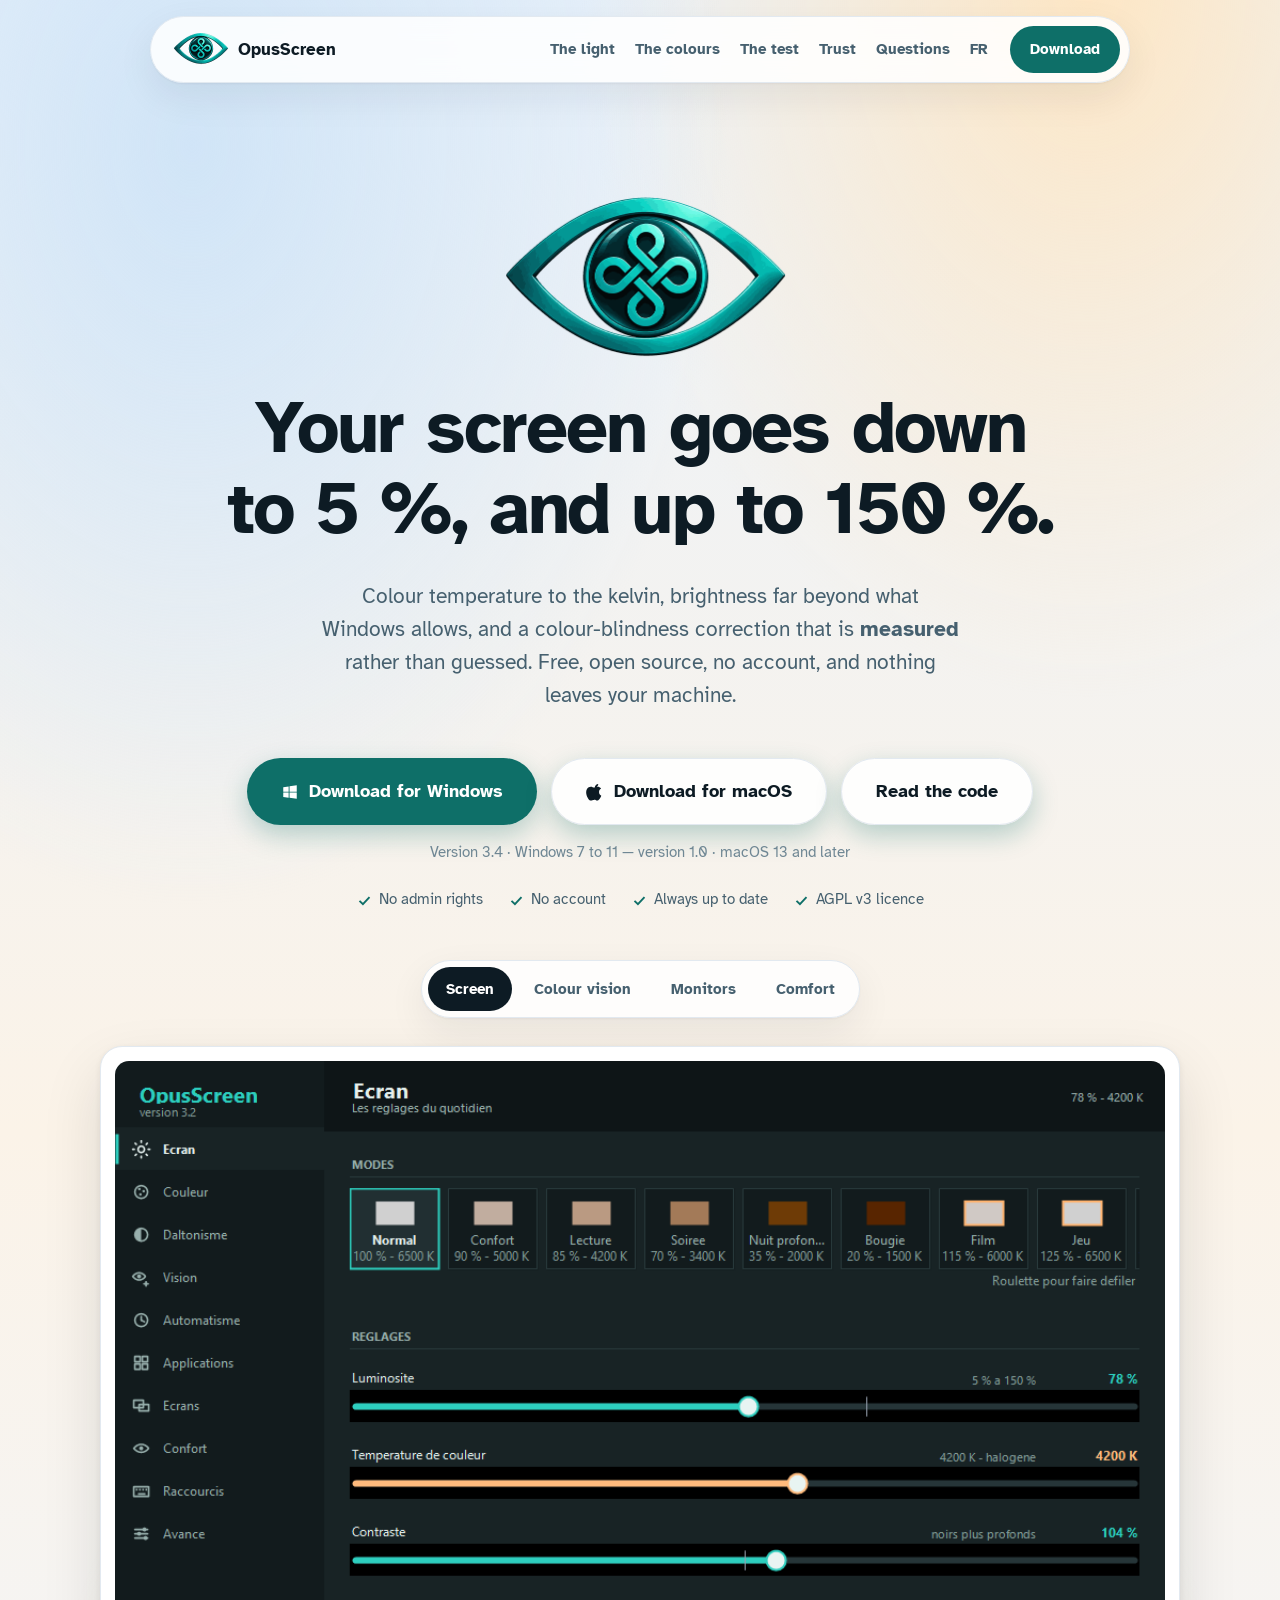
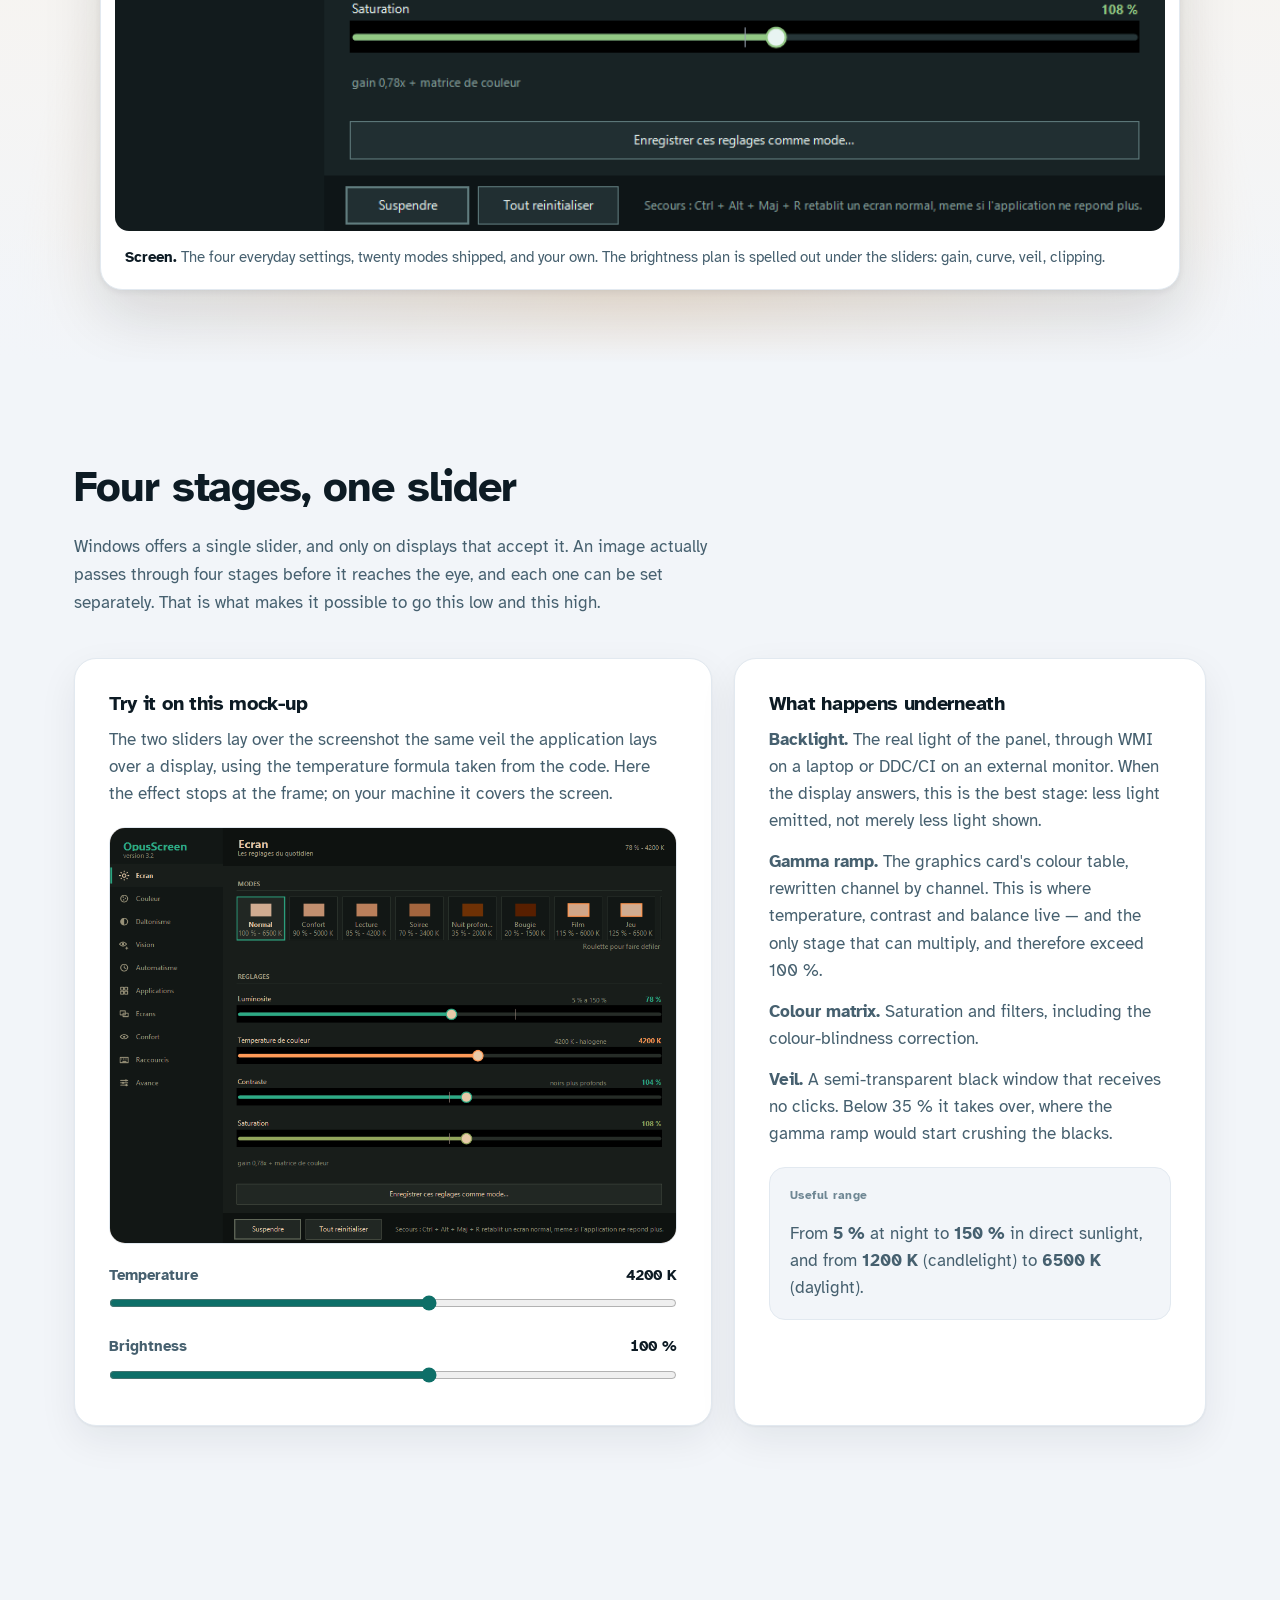
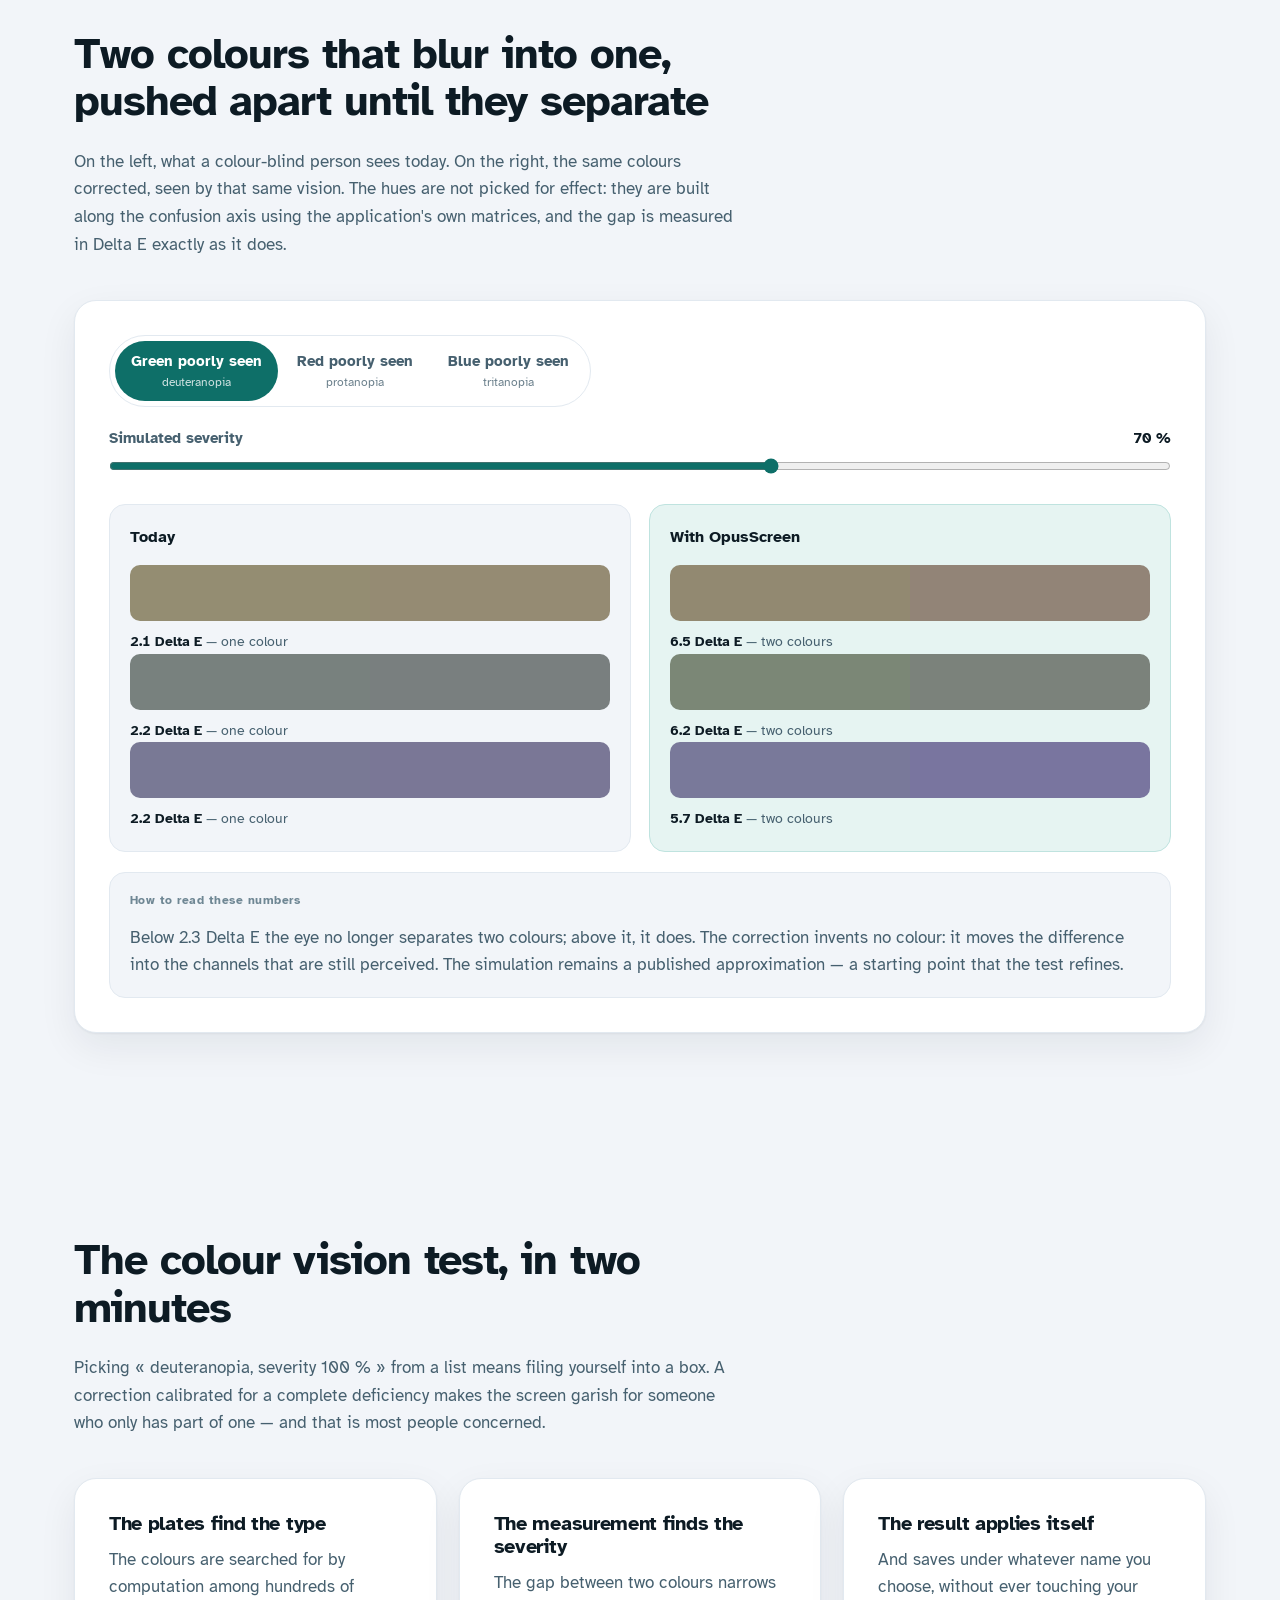
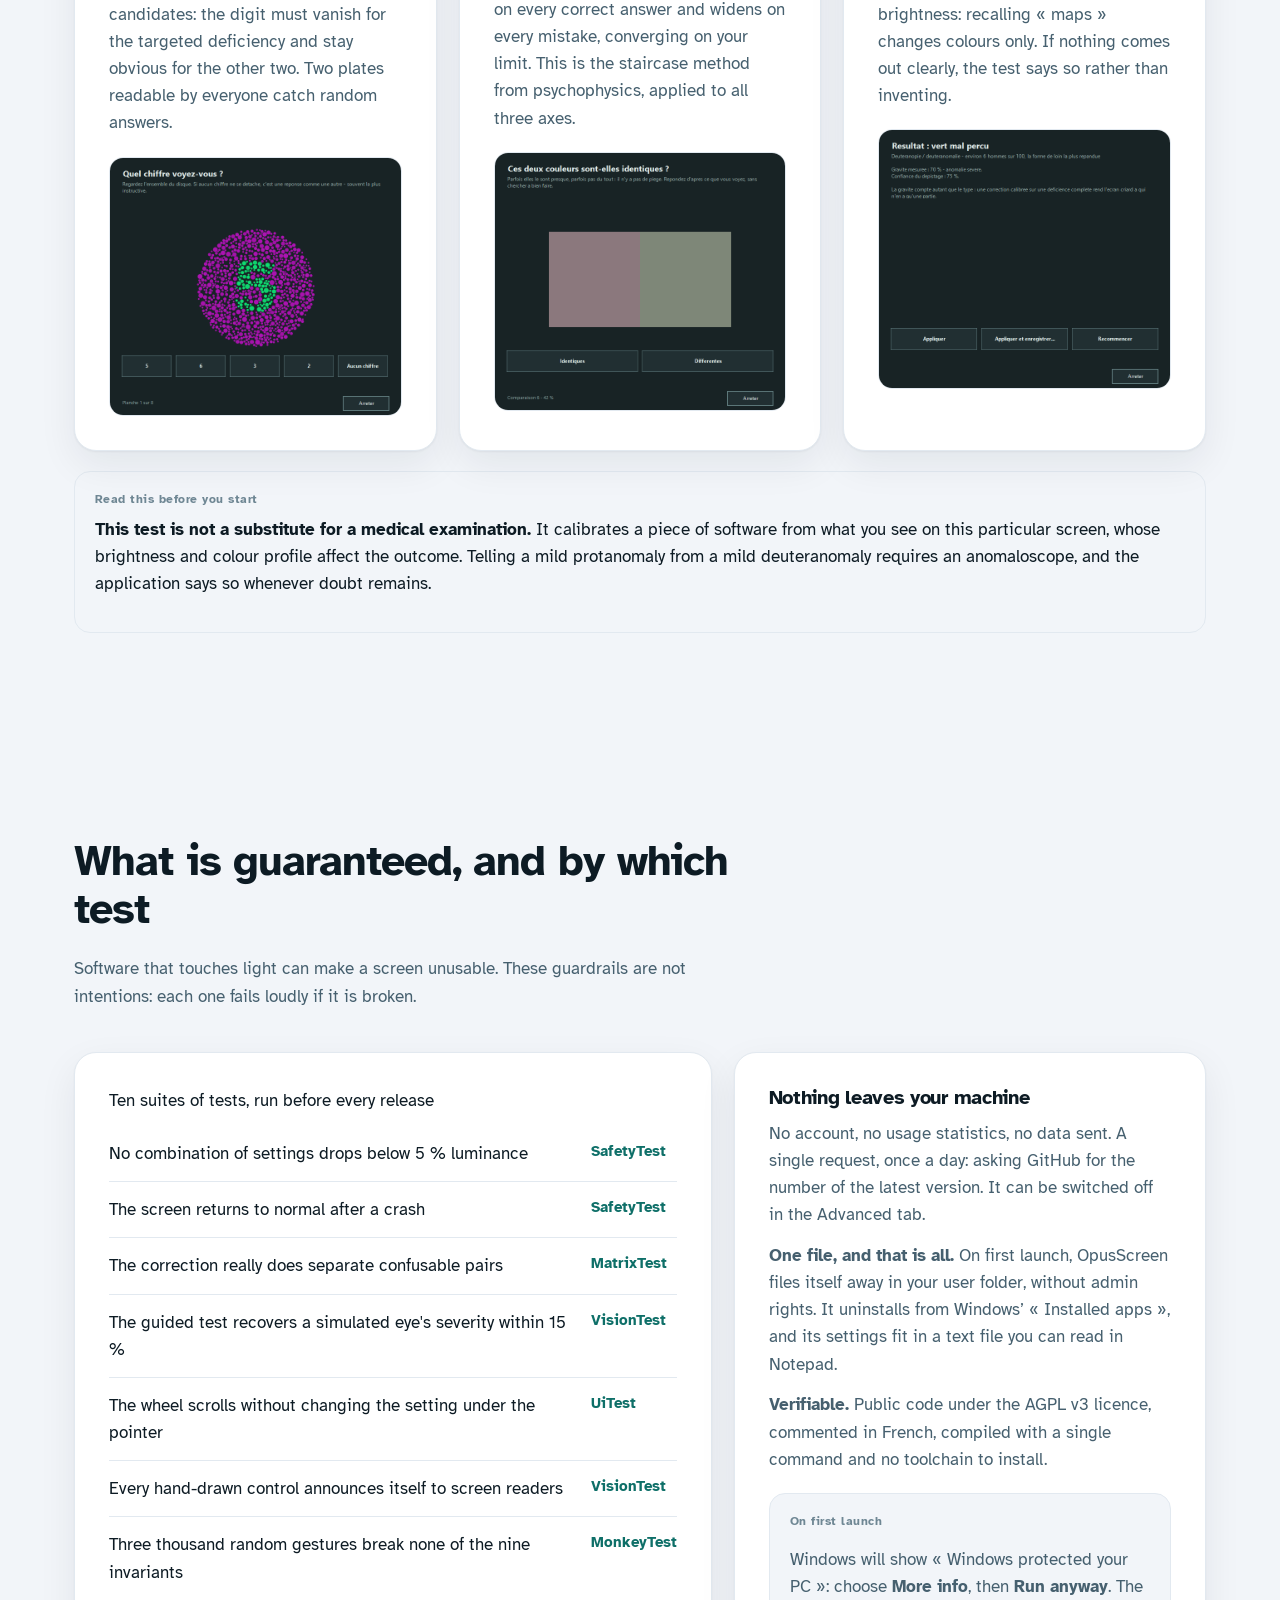
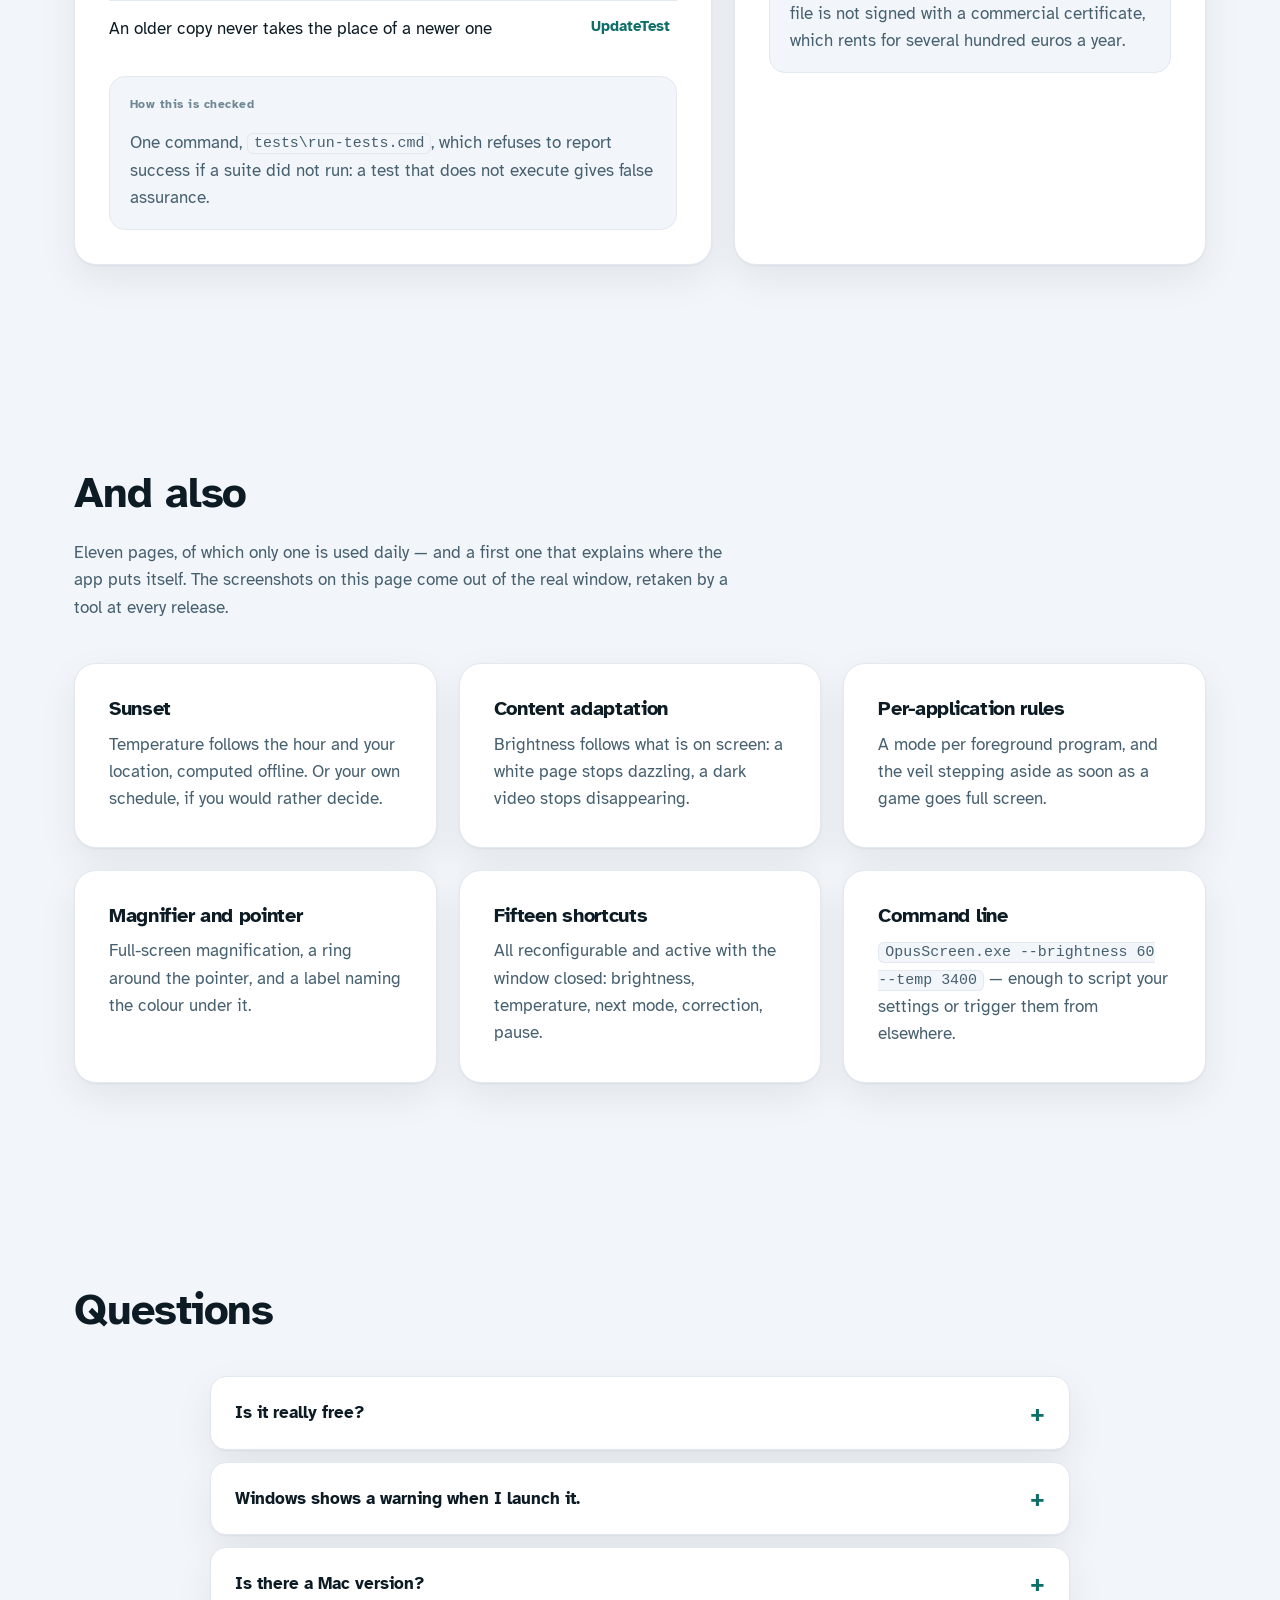
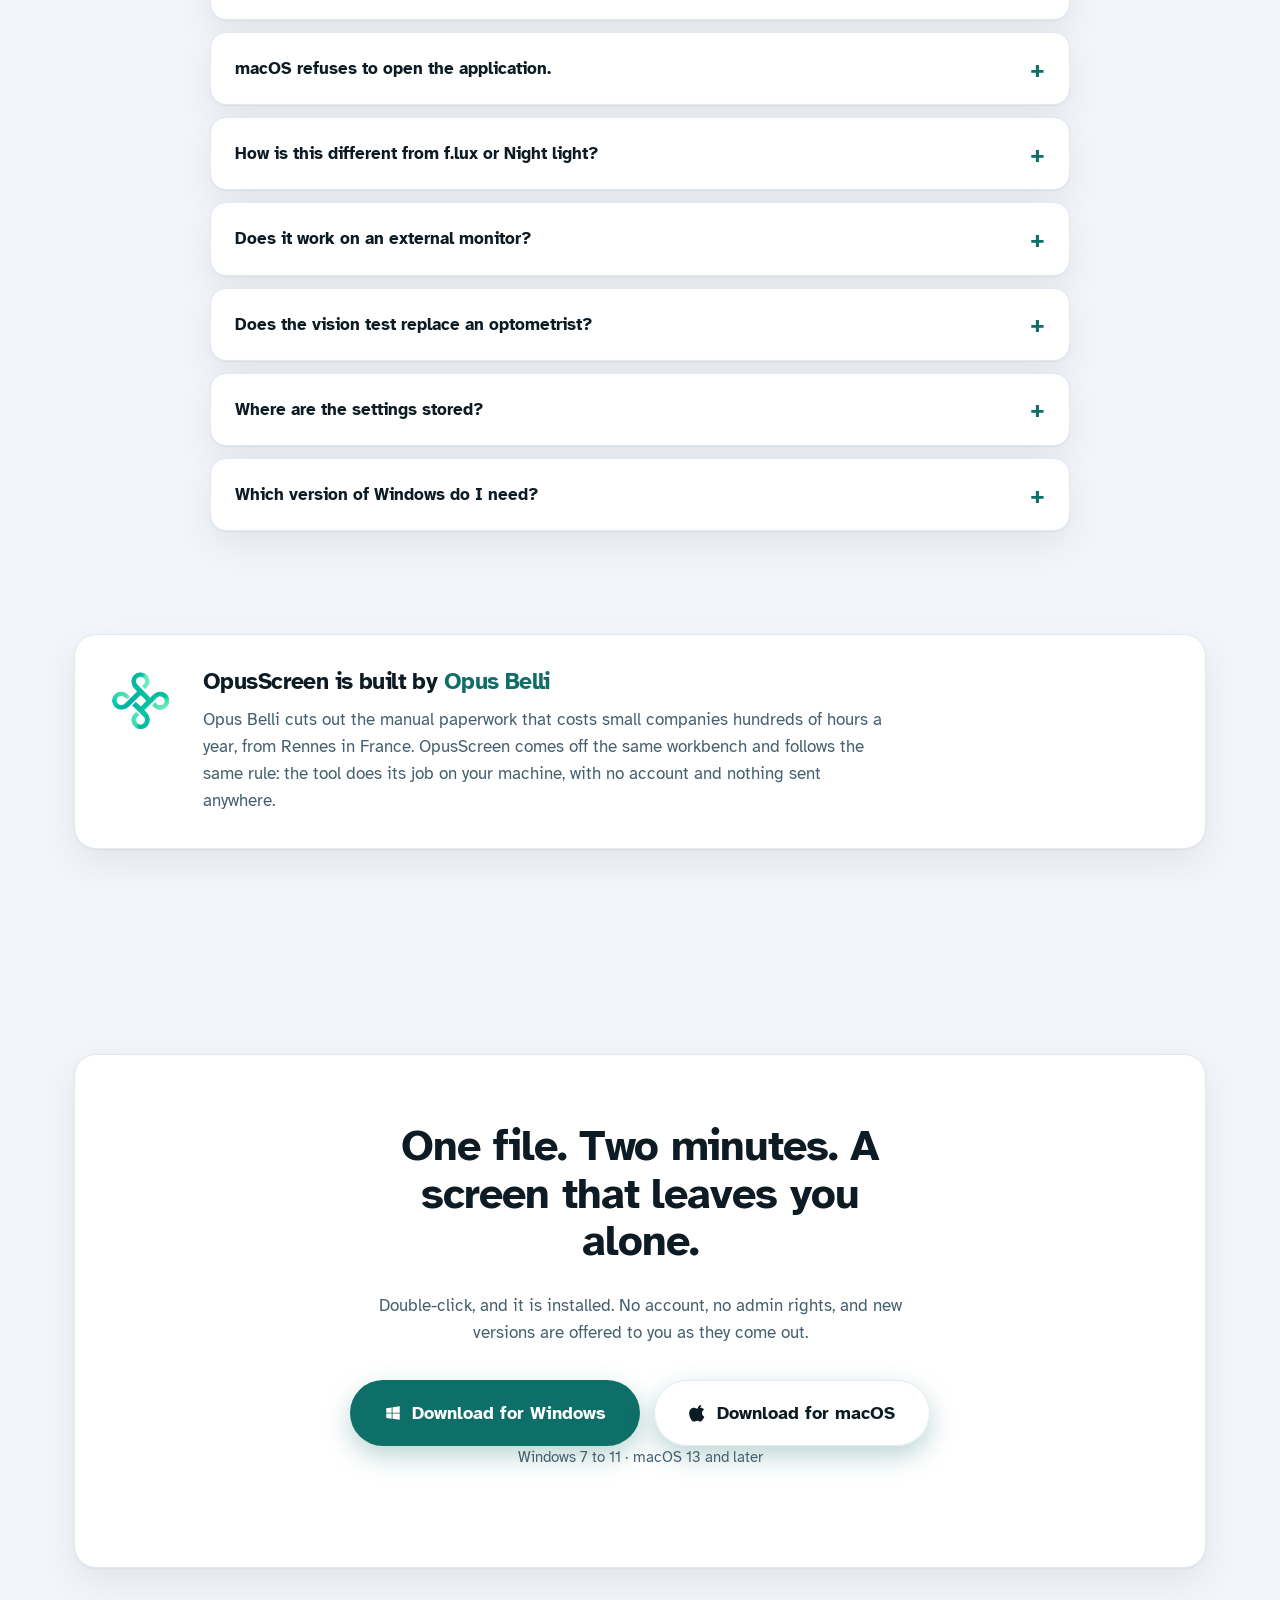
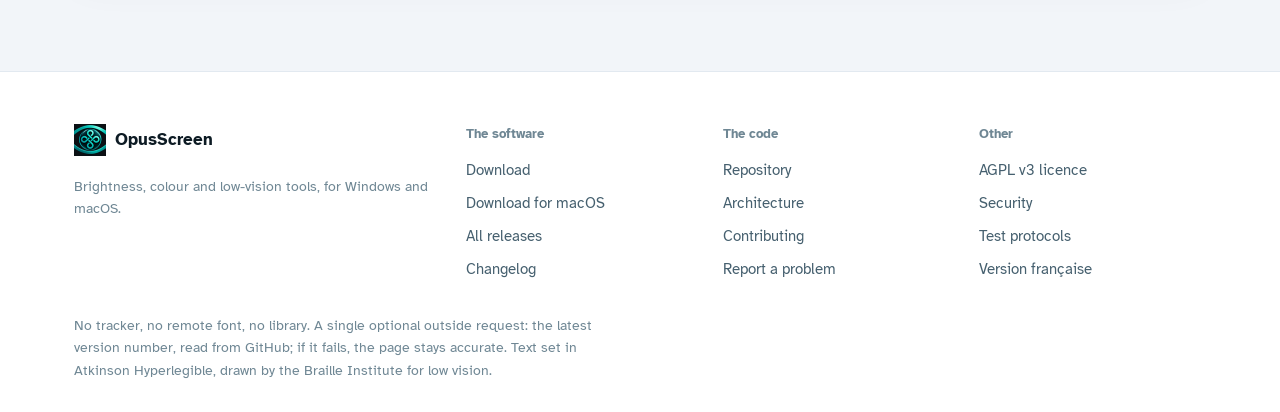
==== commit 9440e23b: "Le site propose aussi la version macOS Deux boutons au lieu d'un, et celui du visiteur passe devant " ====
--- a/en/index.html
+++ b/en/index.html
@@ -4,10 +4,10 @@
 <meta charset="utf-8">
 <meta name="viewport" content="width=device-width, initial-scale=1">
 <title>OpusScreen — set your screen's light</title>
-<meta name="description" content="Screen brightness from 5 % to 150 %, colour temperature, and colour-blindness correction calibrated by a guided test. Free, open source, no account, nothing sent. For Windows.">
+<meta name="description" content="Screen brightness from 5 % to 150 %, colour temperature, and colour-blindness correction calibrated by a guided test. Free, open source, no account, nothing sent. For Windows and macOS.">
 <link rel="icon" href="../img/logo-64.png">
 <meta property="og:title" content="OpusScreen — set your screen's light">
-<meta property="og:description" content="Brightness from 5 % to 150 %, colour temperature, colour-blindness correction measured rather than guessed. Free and open source, for Windows.">
+<meta property="og:description" content="Brightness from 5 % to 150 %, colour temperature, colour-blindness correction measured rather than guessed. Free and open source, for Windows and macOS.">
 <meta property="og:image" content="https://antoinebonpro.github.io/OpusScreen/img/social.png">
 <meta property="og:type" content="website">
 <meta property="og:url" content="https://antoinebonpro.github.io/OpusScreen/en/">
@@ -15,10 +15,10 @@
 <meta property="og:locale" content="en_GB">
 <meta property="og:image:width" content="1200">
 <meta property="og:image:height" content="630">
-<meta property="og:image:alt" content="OpusScreen: brightness, colour temperature and colour-blindness correction for Windows.">
+<meta property="og:image:alt" content="OpusScreen: brightness, colour temperature and colour-blindness correction, for Windows and macOS.">
 <meta name="twitter:card" content="summary_large_image">
 <meta name="twitter:title" content="OpusScreen — set your screen's light">
-<meta name="twitter:description" content="Brightness from 5 % to 150 %, colour temperature, colour-blindness correction calibrated by a guided test. Free and open source, for Windows.">
+<meta name="twitter:description" content="Brightness from 5 % to 150 %, colour temperature, colour-blindness correction calibrated by a guided test. Free and open source, for Windows and macOS.">
 <meta name="twitter:image" content="https://antoinebonpro.github.io/OpusScreen/img/social.png">
 <link rel="canonical" href="https://antoinebonpro.github.io/OpusScreen/en/">
 <link rel="alternate" hreflang="fr" href="https://antoinebonpro.github.io/OpusScreen/">
@@ -44,7 +44,7 @@
       <a href="#questions">Questions</a>
       <a href="../" hreflang="fr" lang="fr">FR</a>
     </nav>
-    <a class="bouton" href="https://github.com/antoinebonpro/OpusScreen/releases/latest/download/OpusScreen.exe">Download</a>
+    <a class="bouton" id="dl-barre" href="https://github.com/antoinebonpro/OpusScreen/releases/latest/download/OpusScreen.exe">Download</a>
   </div>
 </header>
 
@@ -61,13 +61,17 @@
   </p>
 
   <div class="appels">
-    <a class="bouton grand" href="https://github.com/antoinebonpro/OpusScreen/releases/latest/download/OpusScreen.exe">
+    <a class="bouton grand" id="dl-win" href="https://github.com/antoinebonpro/OpusScreen/releases/latest/download/OpusScreen.exe">
       <svg width="18" height="18" viewBox="0 0 24 24" aria-hidden="true" fill="currentColor"><path d="M3 5.5 10.2 4.5v7H3v-6zM11.4 4.3 21 3v8.5h-9.6v-7.2zM3 12.5h7.2v7L3 18.5v-6zM11.4 12.5H21V21l-9.6-1.3v-7.2z"/></svg>
       Download for Windows
     </a>
+    <a class="bouton clair grand" id="dl-mac" href="https://github.com/antoinebonpro/OpusScreen/releases/download/mac-v1.0.0/OpusScreen-mac.zip">
+      <svg width="18" height="18" viewBox="0 0 24 24" aria-hidden="true" fill="currentColor"><path d="M16.37 1.43c0 1.14-.42 2.2-1.25 3.02-.98.98-2.13 1.55-3.35 1.45-.05-1.1.42-2.27 1.2-3.05.82-.9 2.15-1.35 3.4-1.42zM20.4 17.02c-.55 1.27-.82 1.84-1.53 2.96-.99 1.56-2.39 3.5-4.12 3.51-1.54.02-1.93-1-4.02-.99-2.09.01-2.52 1.01-4.06.99-1.73-.01-3.05-1.76-4.04-3.32C-.15 15.8-.45 10.65 1.3 7.93c1.24-1.93 3.2-3.06 5.04-3.06 1.87 0 3.05 1.03 4.6 1.03 1.5 0 2.42-1.03 4.59-1.03 1.64 0 3.37.89 4.61 2.43-4.05 2.22-3.39 8.01.26 9.72z"/></svg>
+      Download for macOS
+    </a>
     <a class="bouton clair grand" href="https://github.com/antoinebonpro/OpusScreen">Read the code</a>
   </div>
-  <p class="sous-bouton" id="release-meta">Version 3.4 · one file · Windows 7 to 11</p>
+  <p class="sous-bouton" id="release-meta">Version 3.4 · Windows 7 to 11 — version 1.0 · macOS 13 and later</p>
 
   <ul class="rassurance">
     <li><svg width="15" height="15" viewBox="0 0 24 24" fill="none" stroke="currentColor" stroke-width="3" aria-hidden="true"><path d="M4 12.5 9.5 18 20 6.5"/></svg> No admin rights</li>
@@ -295,6 +299,14 @@
         <p>The file is not signed with a commercial certificate, which rents for several hundred euros a year. SmartScreen announces « Windows protected your PC »: choose <em>More info</em>, then <em>Run anyway</em>. The repository also compiles with a single command, if you would rather not trust a binary.</p>
       </details>
       <details>
+        <summary>Is there a Mac version?</summary>
+        <p>Yes, since version 1.0: a complete port, feature by feature, written against the macOS APIs. macOS 13 (Ventura) or later, Apple Silicon and Intel alike. Two differences, stated rather than hidden: saturation, colour-blindness filters and the magnifier need the Screen Recording permission — without it, brightness and temperature still work; and the pointer is not recoloured, because macOS draws it above every window. In exchange, the colour matrix is set per display there, which Windows does not allow. The settings file is the same on both sides: a configuration exported from a PC imports on the Mac as is.</p>
+      </details>
+      <details>
+        <summary>macOS refuses to open the application.</summary>
+        <p>For the same reason SmartScreen complains on Windows: the bundle is not signed with an Apple certificate, which costs ninety-nine euros a year. Right-click OpusScreen, choose Open, then Open in the dialog that follows. Once only.</p>
+      </details>
+      <details>
         <summary>How is this different from f.lux or Night light?</summary>
         <p>Colour temperature is the common ground. Beyond that: brightness runs from 5 % to 150 %, each display is set separately, and the colour-blindness side — adjustable correction plus a measuring test — exists nowhere else for free.</p>
       </details>
@@ -338,12 +350,16 @@
       <h2>One file. Two minutes. A screen that leaves you alone.</h2>
       <p>Double-click, and it is installed. No account, no admin rights, and new versions are offered to you as they come out.</p>
       <div class="appels">
-        <a class="bouton grand" href="https://github.com/antoinebonpro/OpusScreen/releases/latest/download/OpusScreen.exe">
+        <a class="bouton grand" id="dl-win-2" href="https://github.com/antoinebonpro/OpusScreen/releases/latest/download/OpusScreen.exe">
           <svg width="18" height="18" viewBox="0 0 24 24" aria-hidden="true" fill="currentColor"><path d="M3 5.5 10.2 4.5v7H3v-6zM11.4 4.3 21 3v8.5h-9.6v-7.2zM3 12.5h7.2v7L3 18.5v-6zM11.4 12.5H21V21l-9.6-1.3v-7.2z"/></svg>
-          Download OpusScreen
+          Download for Windows
         </a>
-      </div>
-      <p class="sous-bouton" id="release-meta-2">Version 3.4 · for Windows</p>
+        <a class="bouton clair grand" id="dl-mac-2" href="https://github.com/antoinebonpro/OpusScreen/releases/download/mac-v1.0.0/OpusScreen-mac.zip">
+          <svg width="18" height="18" viewBox="0 0 24 24" aria-hidden="true" fill="currentColor"><path d="M16.37 1.43c0 1.14-.42 2.2-1.25 3.02-.98.98-2.13 1.55-3.35 1.45-.05-1.1.42-2.27 1.2-3.05.82-.9 2.15-1.35 3.4-1.42zM20.4 17.02c-.55 1.27-.82 1.84-1.53 2.96-.99 1.56-2.39 3.5-4.12 3.51-1.54.02-1.93-1-4.02-.99-2.09.01-2.52 1.01-4.06.99-1.73-.01-3.05-1.76-4.04-3.32C-.15 15.8-.45 10.65 1.3 7.93c1.24-1.93 3.2-3.06 5.04-3.06 1.87 0 3.05 1.03 4.6 1.03 1.5 0 2.42-1.03 4.59-1.03 1.64 0 3.37.89 4.61 2.43-4.05 2.22-3.39 8.01.26 9.72z"/></svg>
+          Download for macOS
+        </a>
+      </div>
+      <p class="sous-bouton" id="release-meta-2">Windows 7 to 11 · macOS 13 and later</p>
     </div>
   </div>
 </section>
@@ -355,11 +371,12 @@
     <div class="pied">
       <div>
         <a class="marque" href="./"><img src="../img/logo-64.png" alt="" width="28" height="28"><span>OpusScreen</span></a>
-        <p class="pied-note" style="margin-top:12px">Brightness, colour and visual accessibility, for Windows.</p>
+        <p class="pied-note" style="margin-top:12px">Brightness, colour and low-vision tools, for Windows and macOS.</p>
       </div>
       <nav aria-label="The software">
         <h4>The software</h4>
         <a href="https://github.com/antoinebonpro/OpusScreen/releases/latest/download/OpusScreen.exe">Download</a>
+        <a href="https://github.com/antoinebonpro/OpusScreen/releases/download/mac-v1.0.0/OpusScreen-mac.zip">Download for macOS</a>
         <a href="https://github.com/antoinebonpro/OpusScreen/releases">All releases</a>
         <a href="https://github.com/antoinebonpro/OpusScreen/blob/main/CHANGELOG.md">Changelog</a>
       </nav>
@@ -393,7 +410,7 @@
  "name": "OpusScreen",
  "applicationCategory": "UtilitiesApplication",
  "applicationSubCategory": "Accessibility and visual comfort",
- "operatingSystem": "Windows 7, Windows 8, Windows 10, Windows 11",
+ "operatingSystem": "Windows 7, Windows 8, Windows 10, Windows 11, macOS 13, macOS 14, macOS 15",
  "url": "https://antoinebonpro.github.io/OpusScreen/en/",
  "downloadUrl": "https://github.com/antoinebonpro/OpusScreen/releases/latest/download/OpusScreen.exe",
  "softwareHelp": "https://github.com/antoinebonpro/OpusScreen#readme",
@@ -425,6 +442,22 @@
  "@type": "FAQPage",
  "mainEntity": [
   {
+ "@type": "Question",
+ "name": "Is there a Mac version?",
+ "acceptedAnswer": {
+  "@type": "Answer",
+  "text": "Yes, since version 1.0: a complete port, feature by feature, written against the macOS APIs. macOS 13 (Ventura) or later, Apple Silicon and Intel alike. Two differences, stated rather than hidden: saturation, colour-blindness filters and the magnifier need the Screen Recording permission — without it, brightness and temperature still work; and the pointer is not recoloured, because macOS draws it above every window. In exchange, the colour matrix is set per display there, which Windows does not allow. The settings file is the same on both sides: a configuration exported from a PC imports on the Mac as is."
+ }
+},
+  {
+ "@type": "Question",
+ "name": "macOS refuses to open the application.",
+ "acceptedAnswer": {
+  "@type": "Answer",
+  "text": "For the same reason SmartScreen complains on Windows: the bundle is not signed with an Apple certificate, which costs ninety-nine euros a year. Right-click OpusScreen, choose Open, then Open in the dialog that follows. Once only."
+ }
+},
+  {
    "@type": "Question",
    "name": "Is it really free?",
    "acceptedAnswer": {
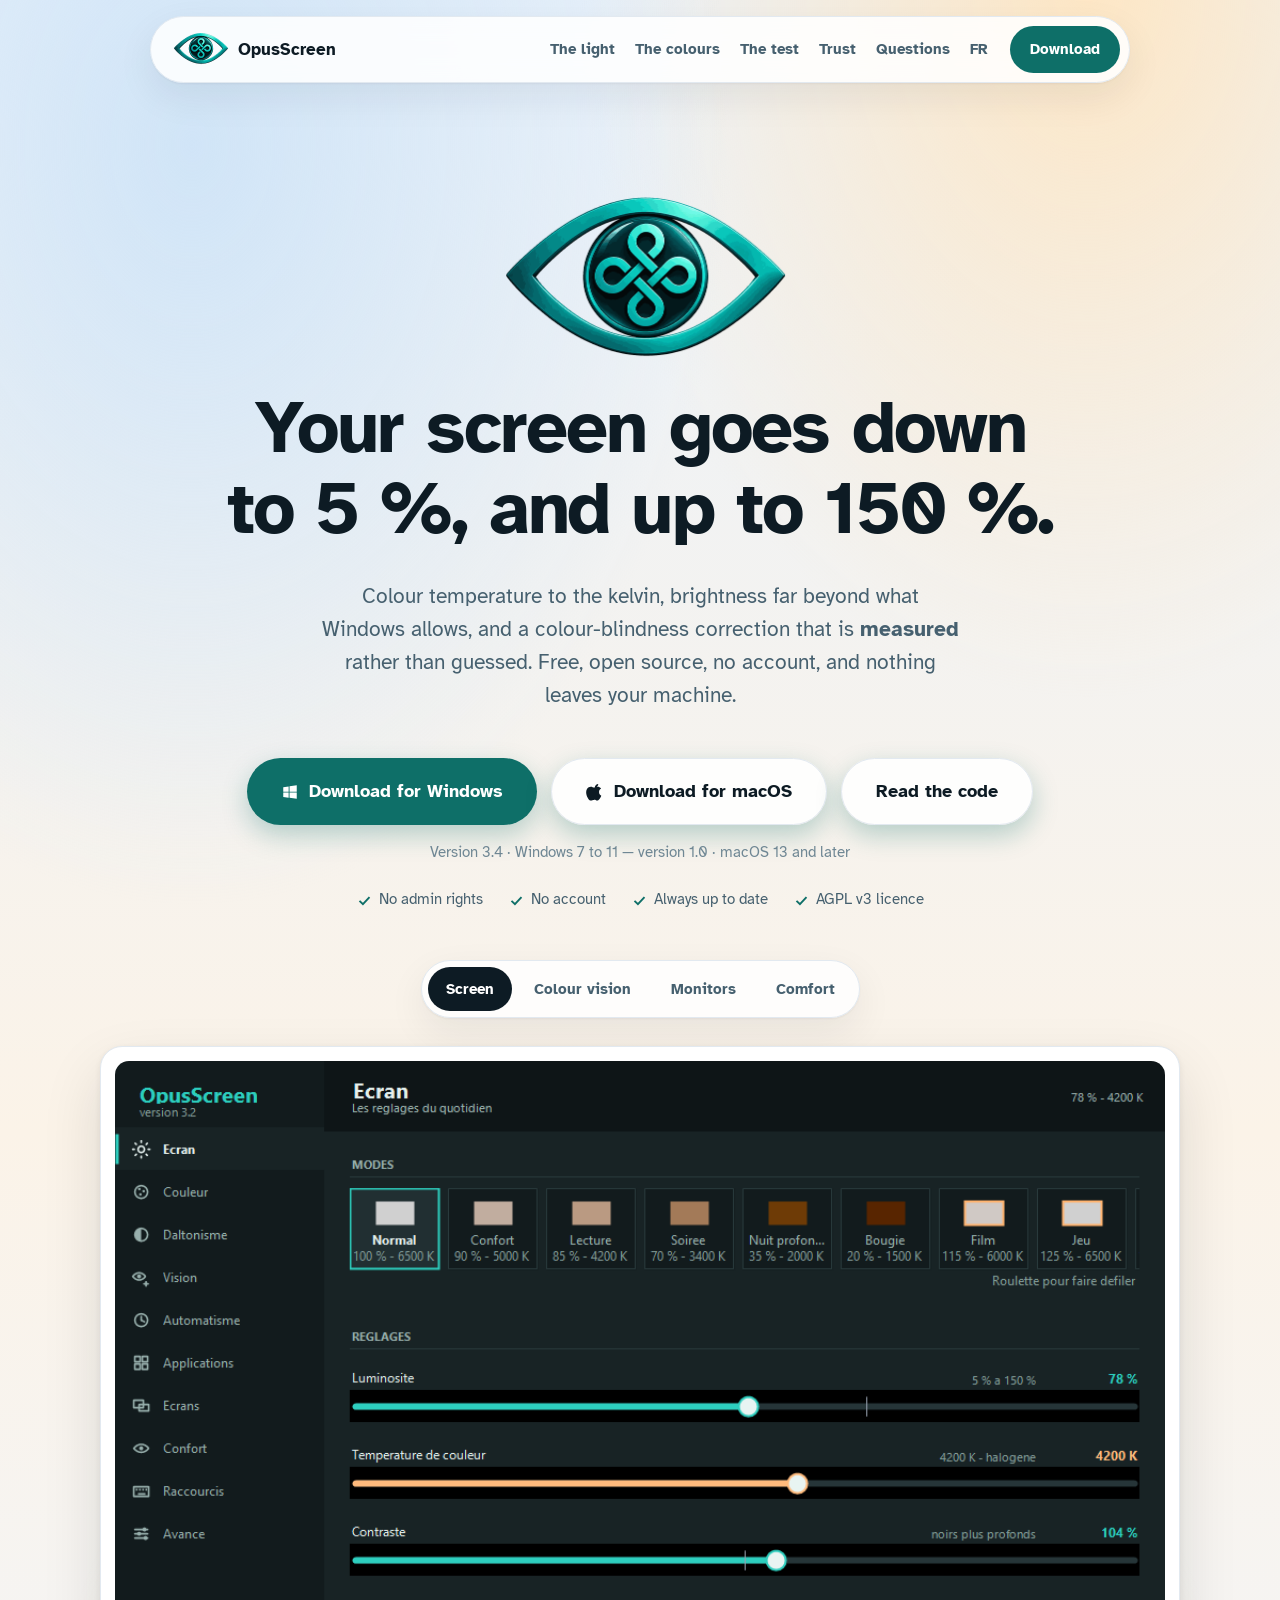
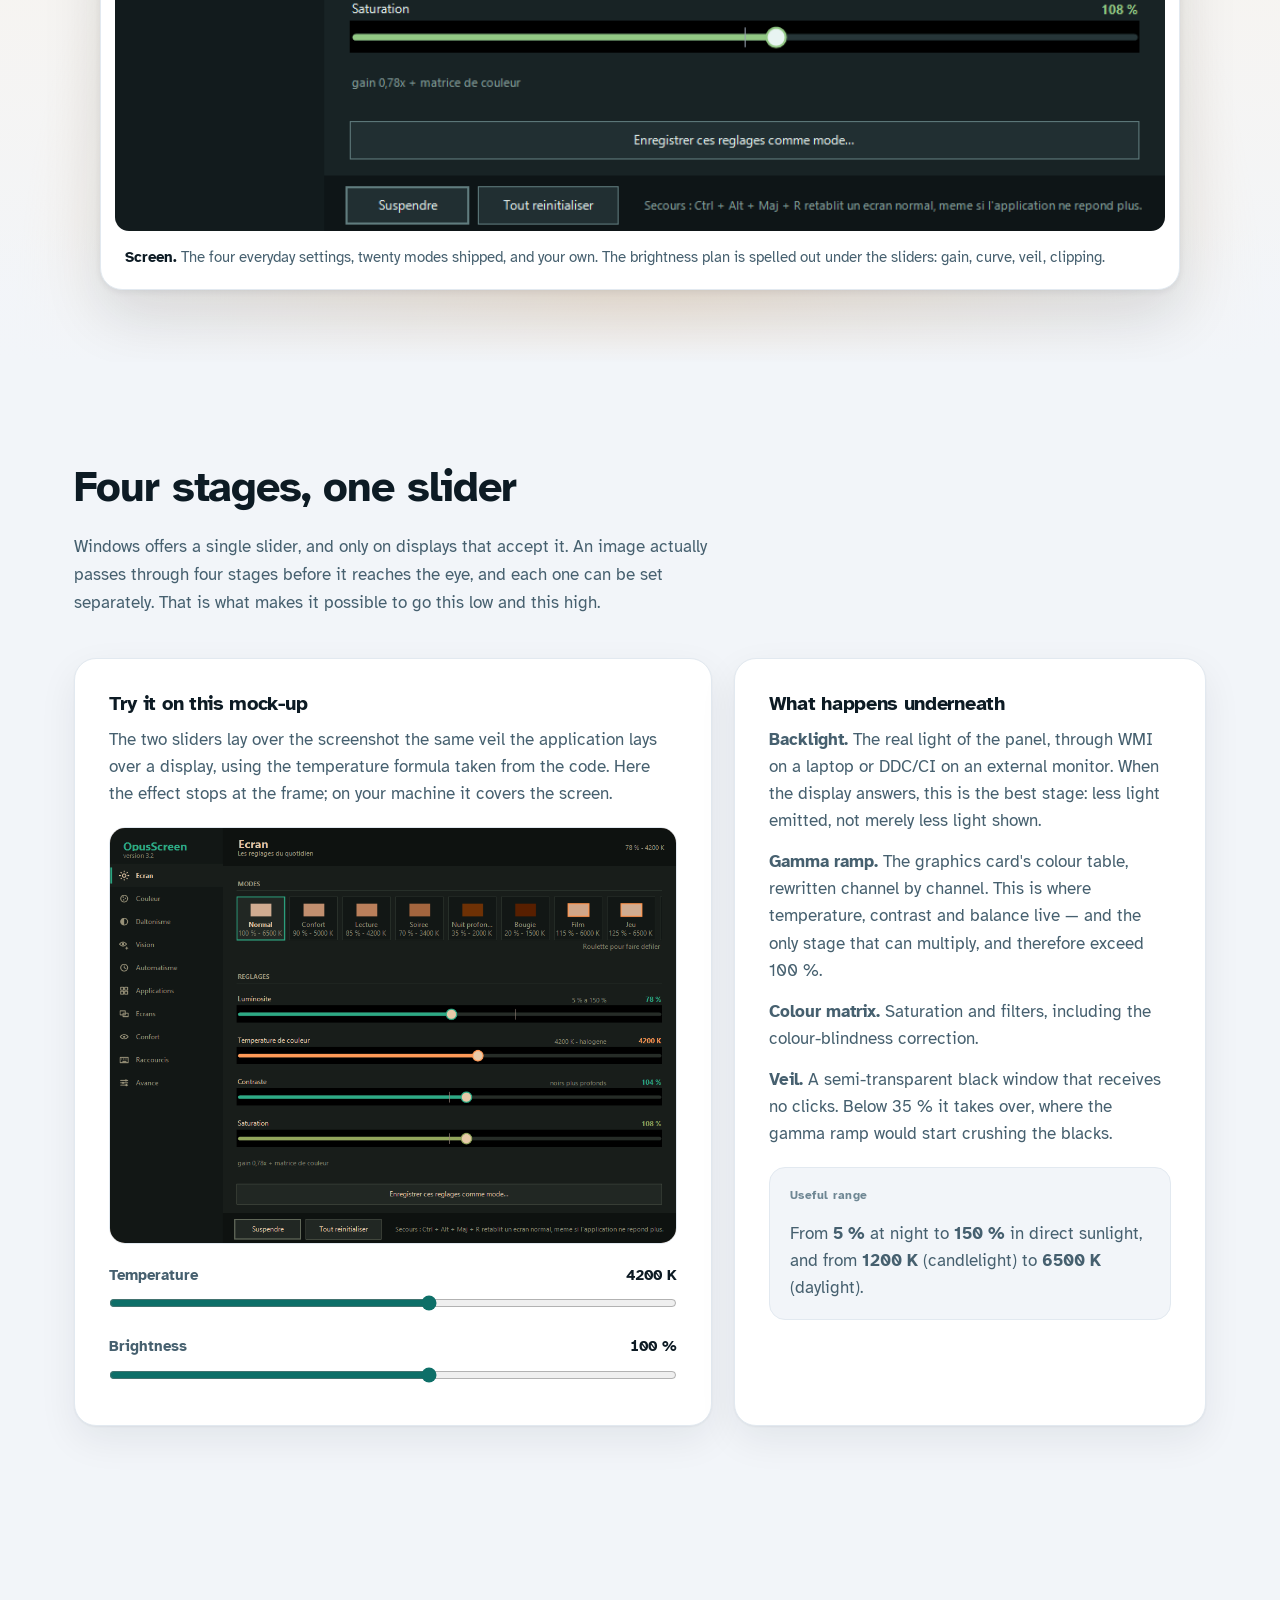
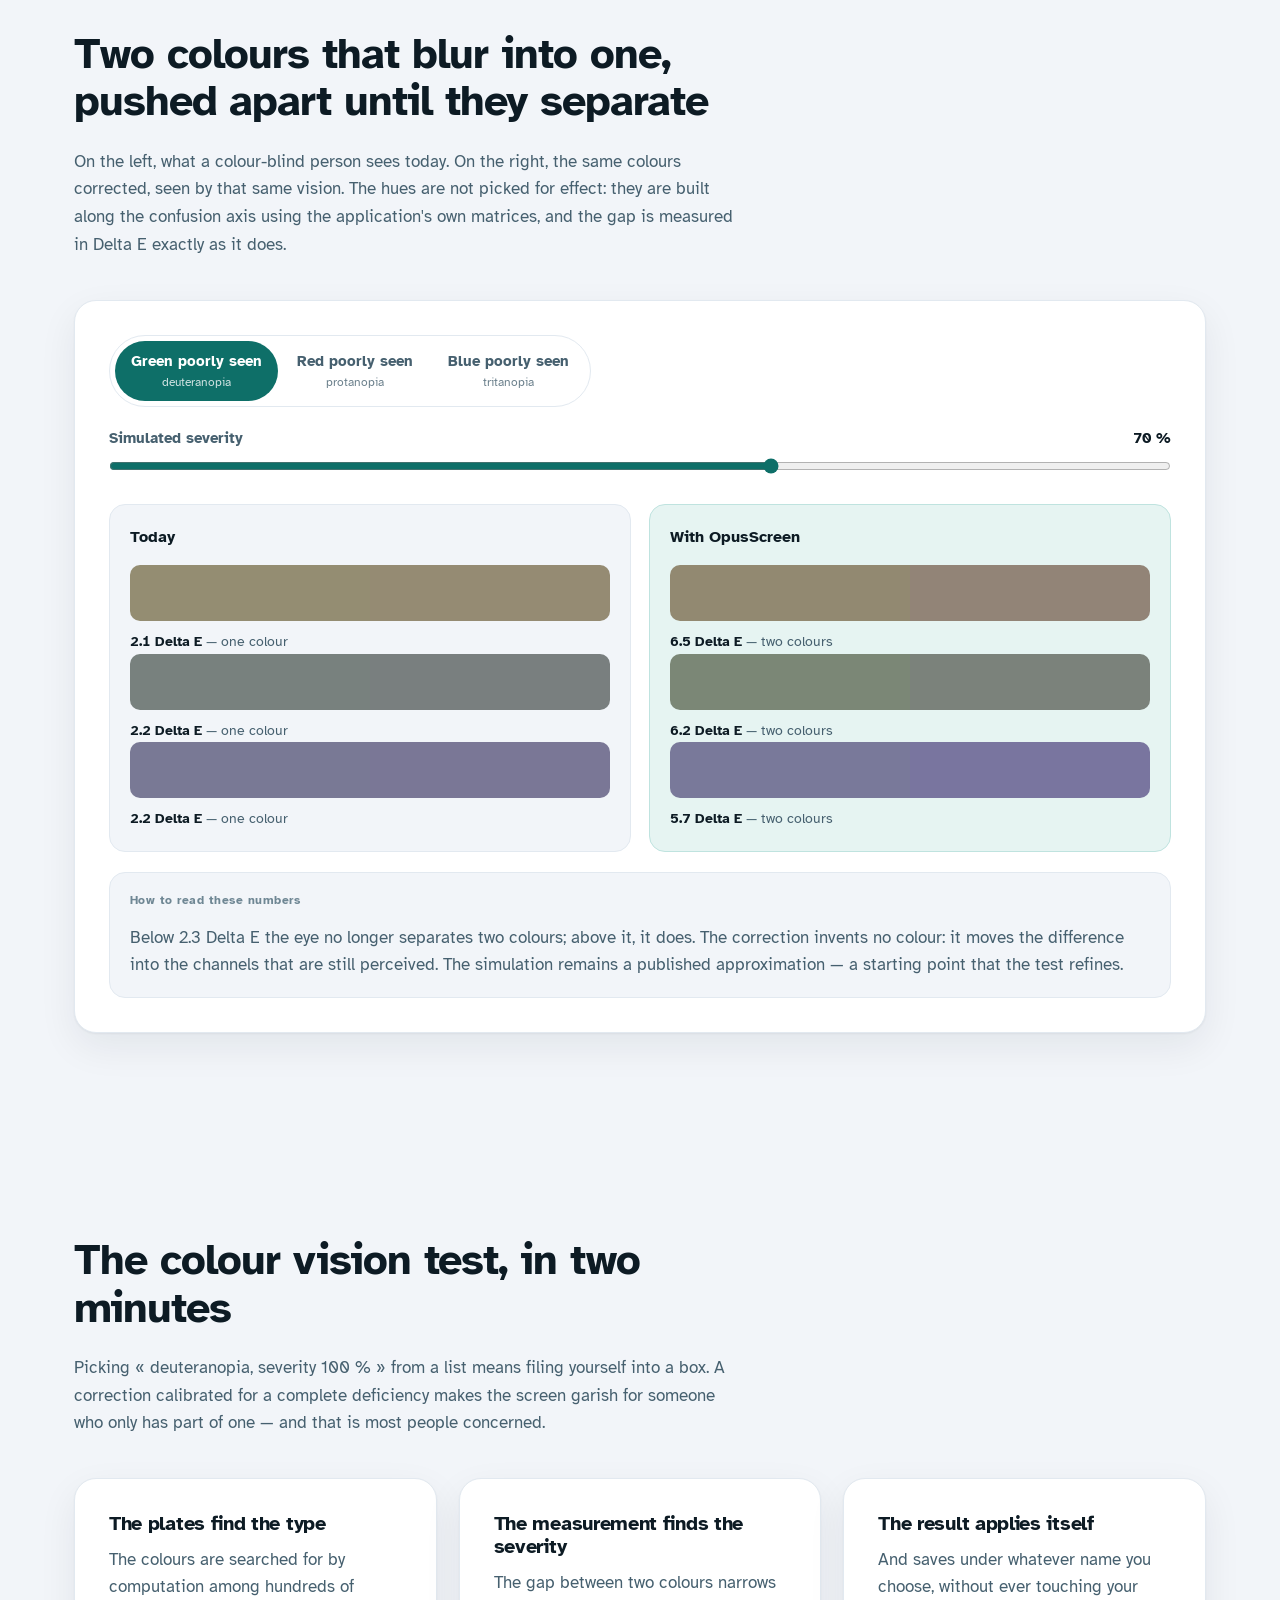
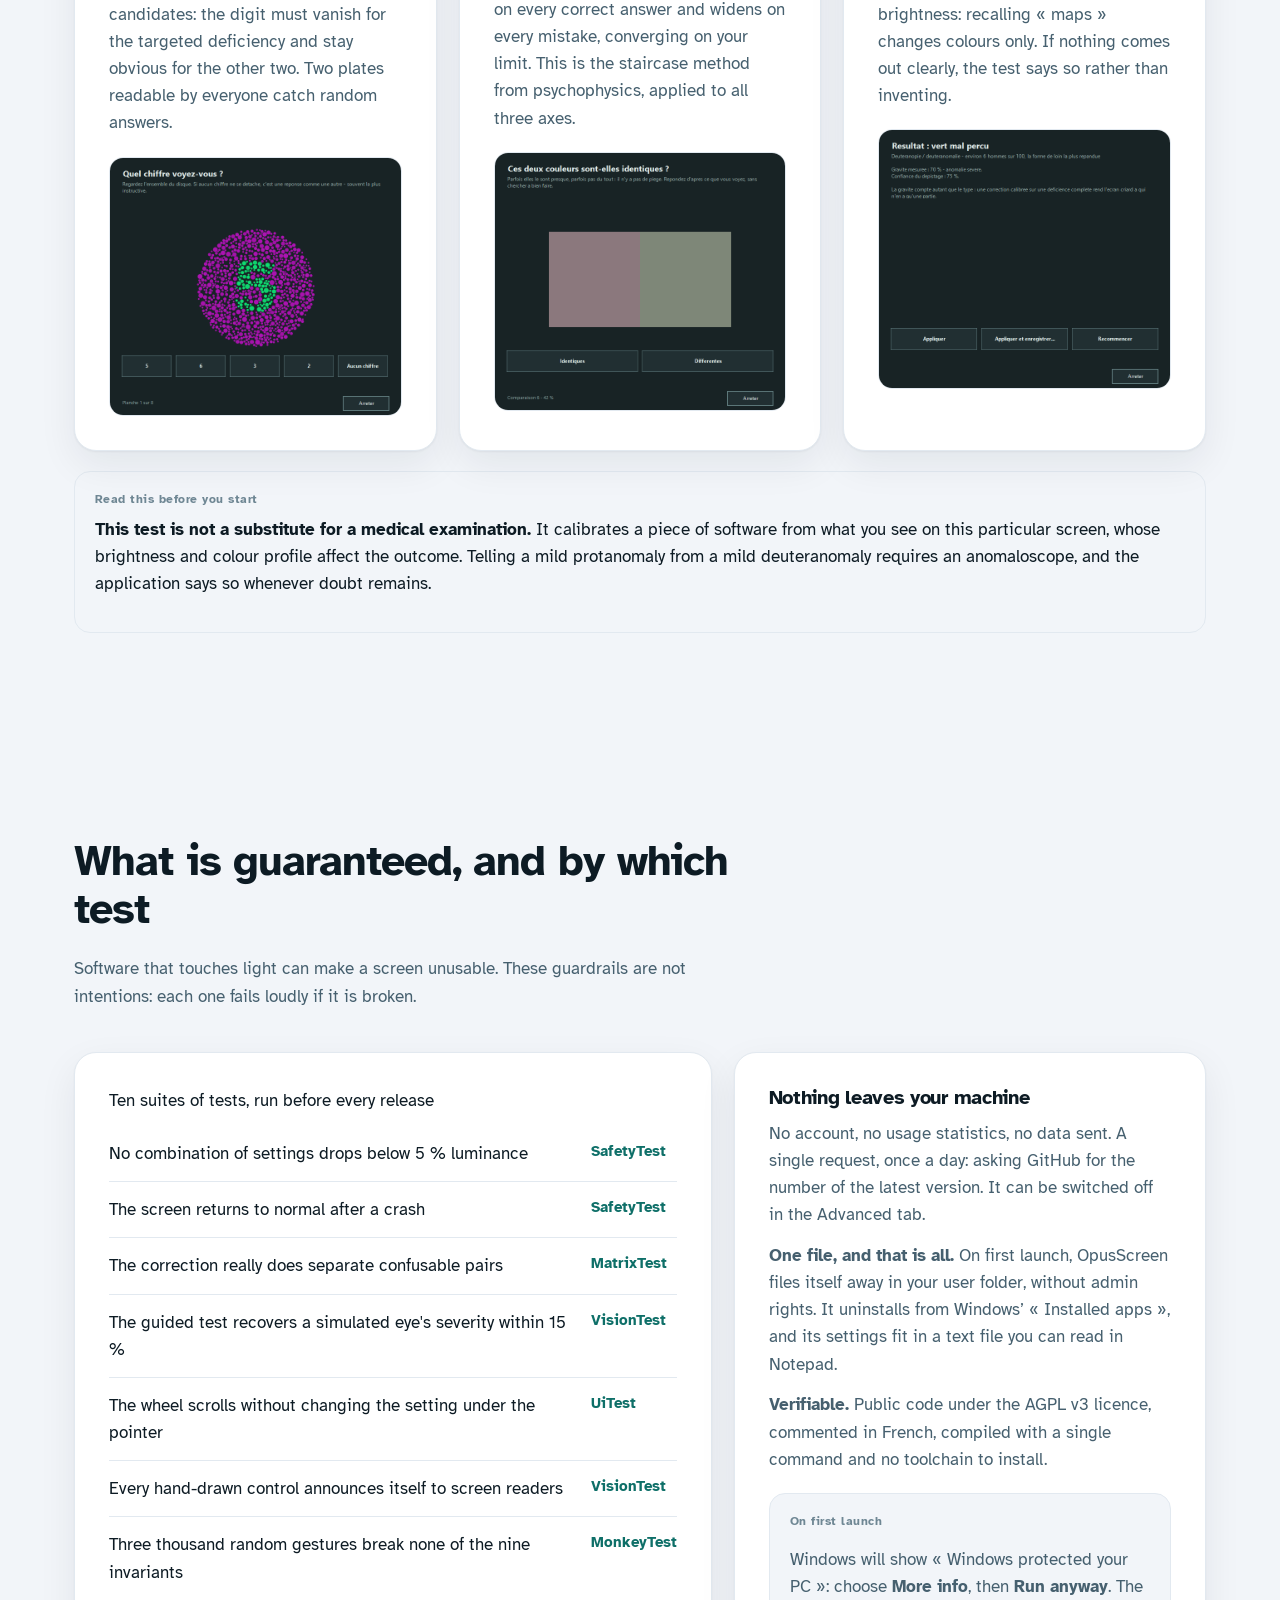
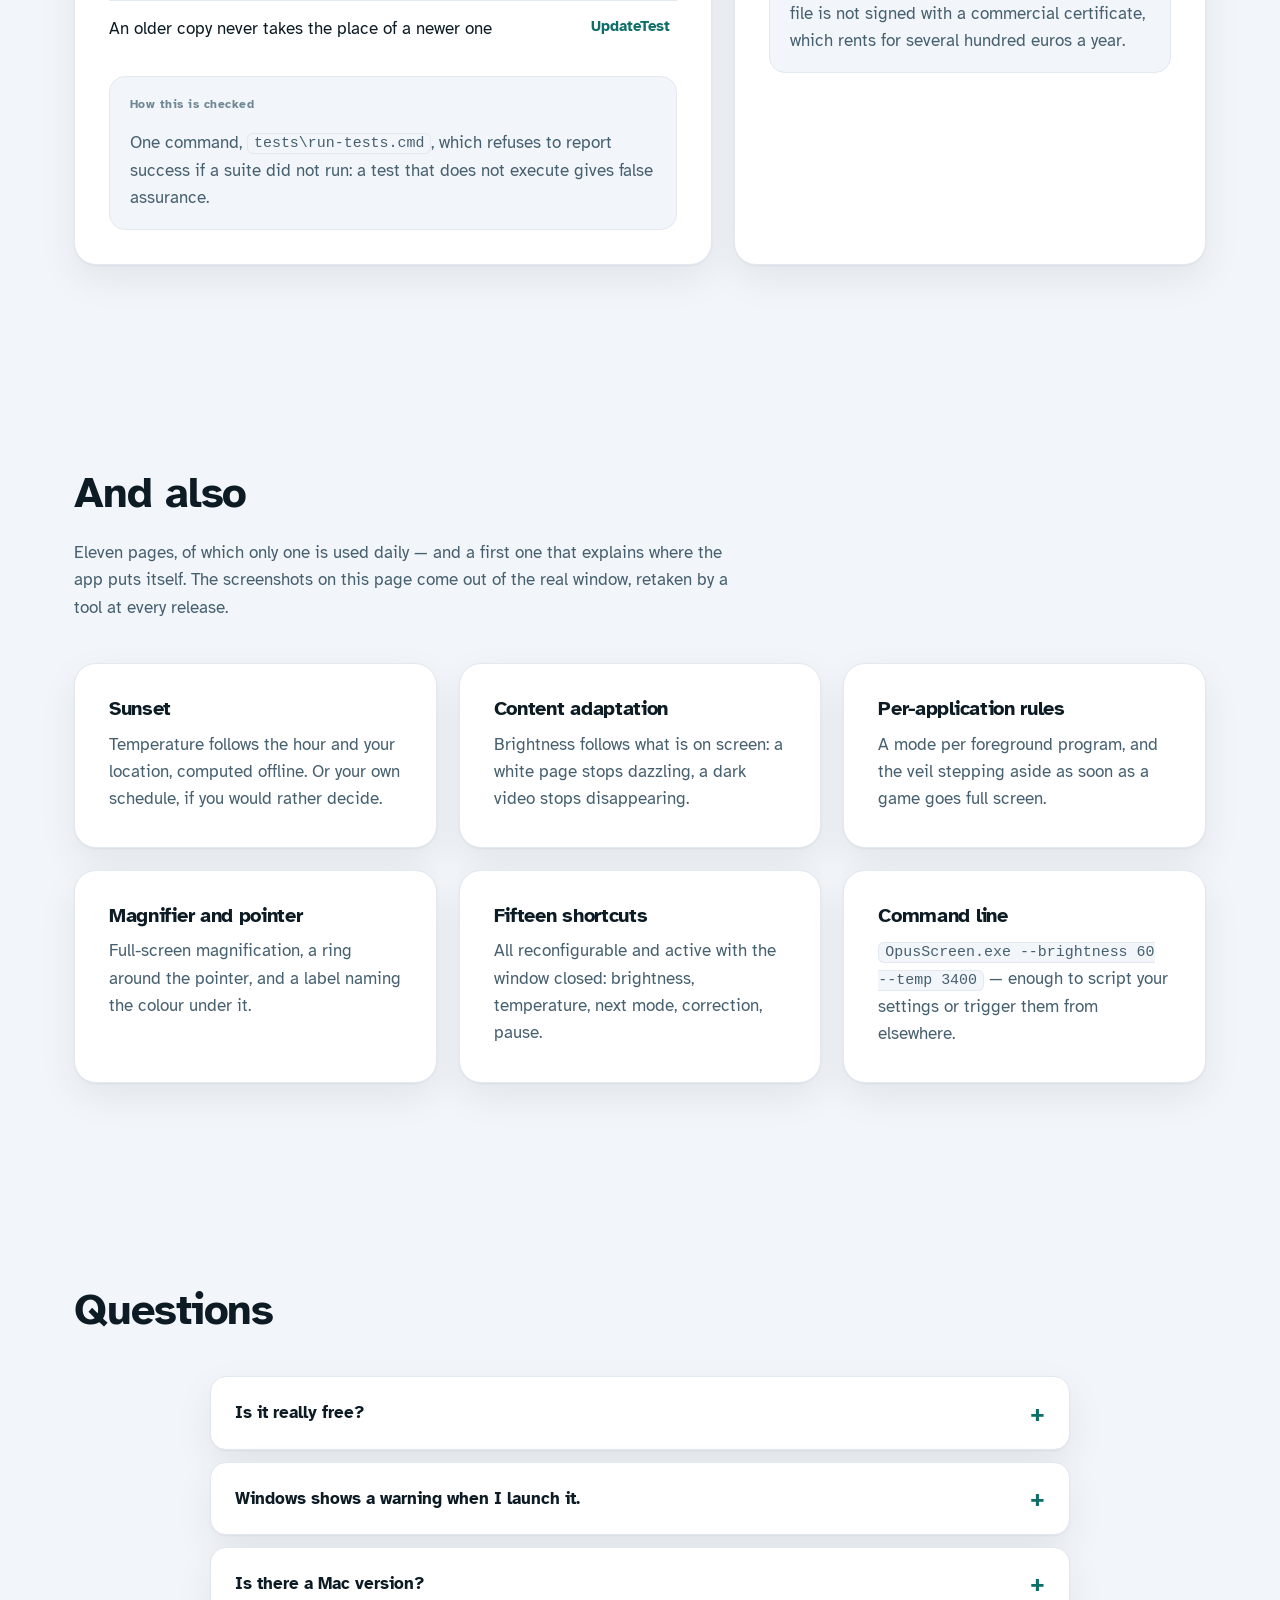
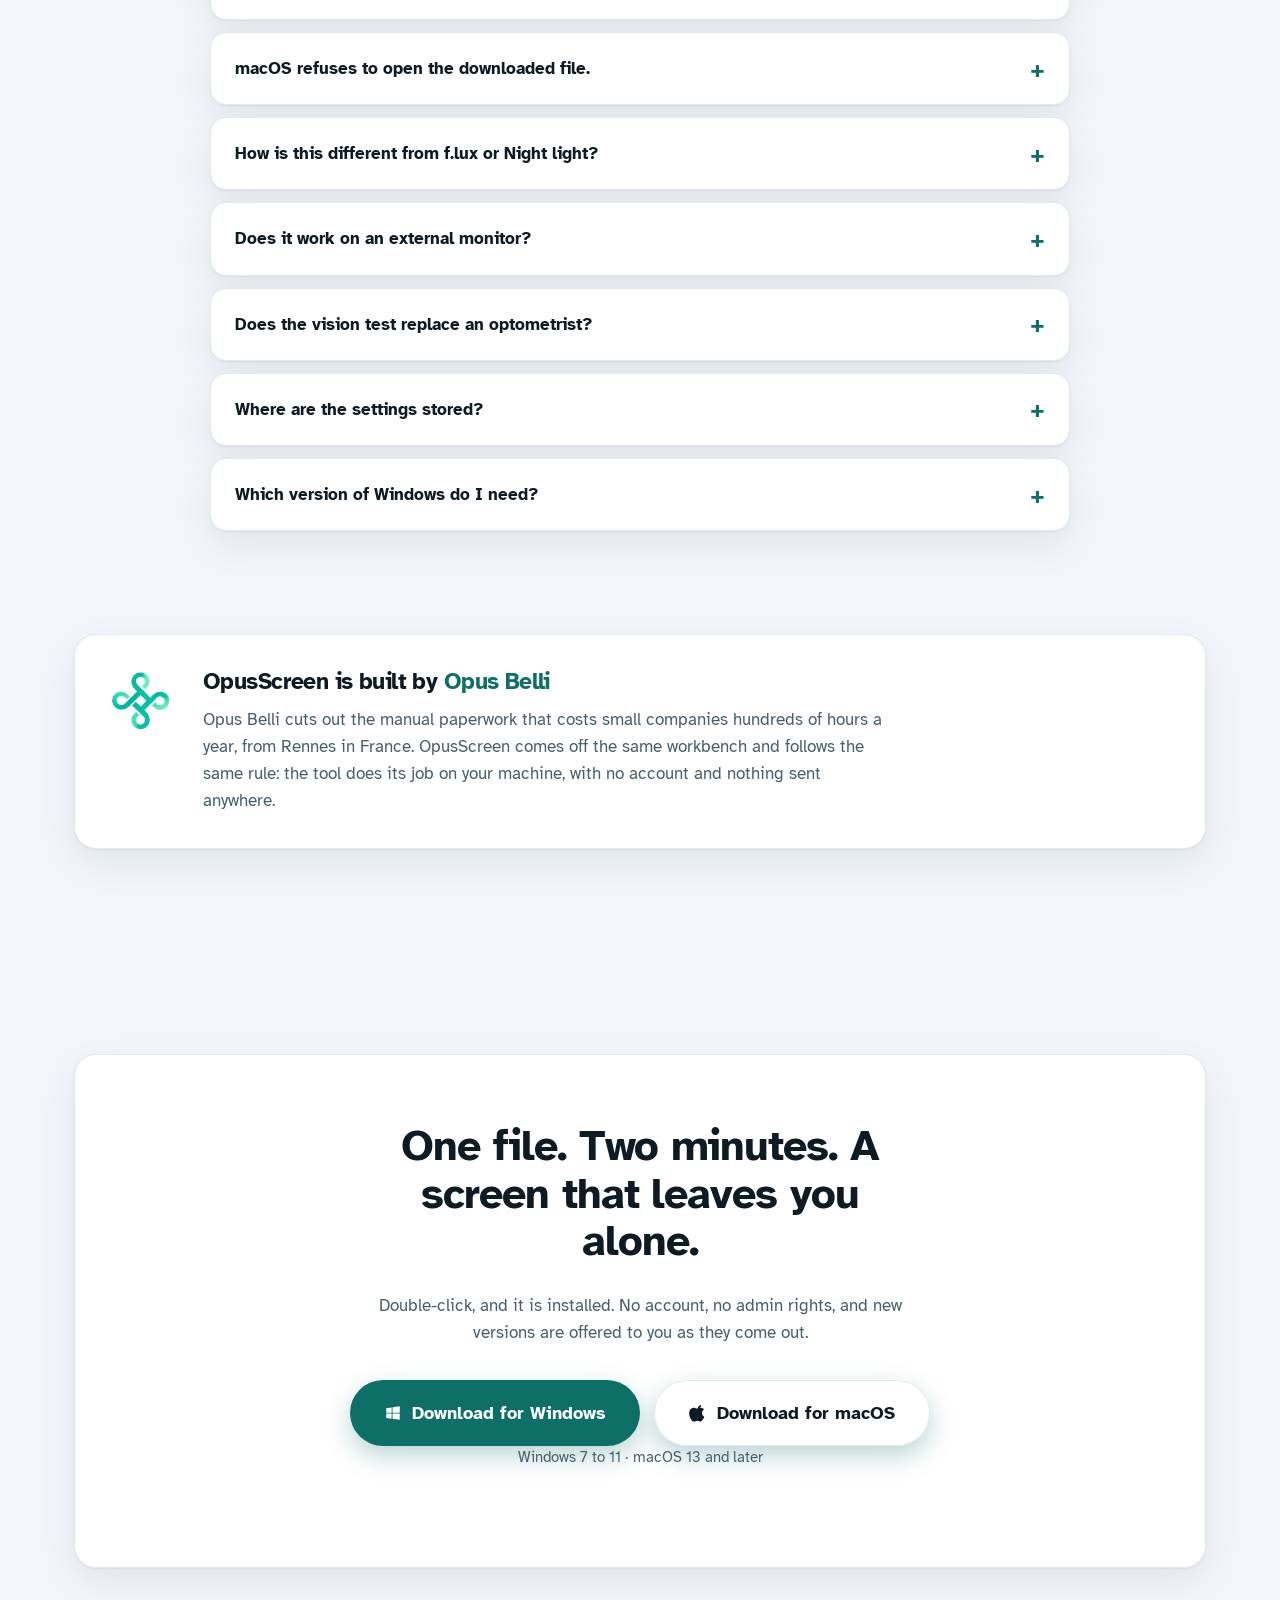
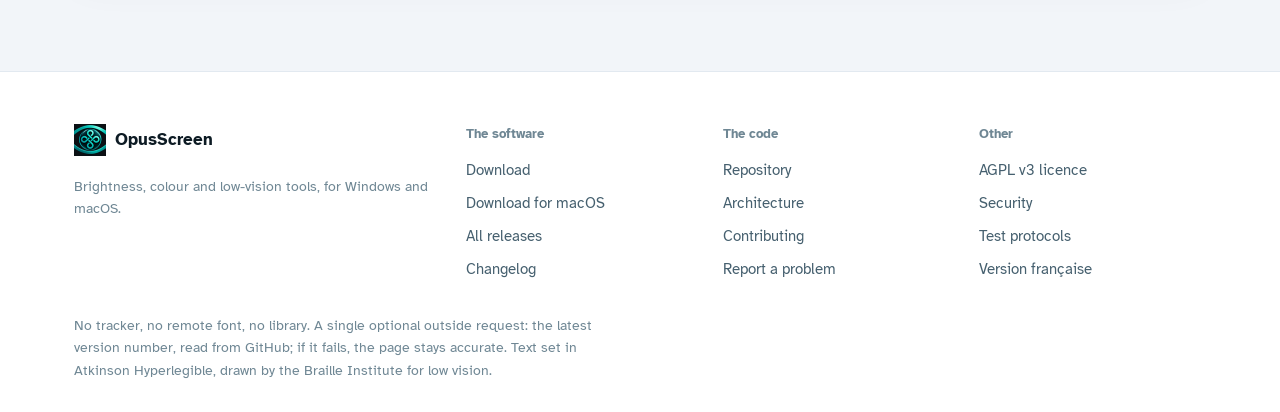
==== commit 3f331884: "Le site donne le bon geste selon la version de macOS Le clic droit → Ouvrir ne suffit plus depuis ma" ====
--- a/en/index.html
+++ b/en/index.html
@@ -65,7 +65,7 @@
       <svg width="18" height="18" viewBox="0 0 24 24" aria-hidden="true" fill="currentColor"><path d="M3 5.5 10.2 4.5v7H3v-6zM11.4 4.3 21 3v8.5h-9.6v-7.2zM3 12.5h7.2v7L3 18.5v-6zM11.4 12.5H21V21l-9.6-1.3v-7.2z"/></svg>
       Download for Windows
     </a>
-    <a class="bouton clair grand" id="dl-mac" href="https://github.com/antoinebonpro/OpusScreen/releases/download/mac-v1.0.0/OpusScreen-mac.zip">
+    <a class="bouton clair grand" id="dl-mac" href="https://github.com/antoinebonpro/OpusScreen/releases/download/mac-v1.0.0/OpusScreen-1.0.0.dmg">
       <svg width="18" height="18" viewBox="0 0 24 24" aria-hidden="true" fill="currentColor"><path d="M16.37 1.43c0 1.14-.42 2.2-1.25 3.02-.98.98-2.13 1.55-3.35 1.45-.05-1.1.42-2.27 1.2-3.05.82-.9 2.15-1.35 3.4-1.42zM20.4 17.02c-.55 1.27-.82 1.84-1.53 2.96-.99 1.56-2.39 3.5-4.12 3.51-1.54.02-1.93-1-4.02-.99-2.09.01-2.52 1.01-4.06.99-1.73-.01-3.05-1.76-4.04-3.32C-.15 15.8-.45 10.65 1.3 7.93c1.24-1.93 3.2-3.06 5.04-3.06 1.87 0 3.05 1.03 4.6 1.03 1.5 0 2.42-1.03 4.59-1.03 1.64 0 3.37.89 4.61 2.43-4.05 2.22-3.39 8.01.26 9.72z"/></svg>
       Download for macOS
     </a>
@@ -303,8 +303,8 @@
         <p>Yes, since version 1.0: a complete port, feature by feature, written against the macOS APIs. macOS 13 (Ventura) or later, Apple Silicon and Intel alike. Two differences, stated rather than hidden: saturation, colour-blindness filters and the magnifier need the Screen Recording permission — without it, brightness and temperature still work; and the pointer is not recoloured, because macOS draws it above every window. In exchange, the colour matrix is set per display there, which Windows does not allow. The settings file is the same on both sides: a configuration exported from a PC imports on the Mac as is.</p>
       </details>
       <details>
-        <summary>macOS refuses to open the application.</summary>
-        <p>For the same reason SmartScreen complains on Windows: the bundle is not signed with an Apple certificate, which costs ninety-nine euros a year. Right-click OpusScreen, choose Open, then Open in the dialog that follows. Once only.</p>
+        <summary>macOS refuses to open the downloaded file.</summary>
+        <p>“Apple could not verify this file is free of malware”: macOS puts it badly — it found nothing, it could not check. The bundle is not notarised, which requires a paid Apple developer account at ninety-nine euros a year, the same reason SmartScreen complains on Windows. On macOS 15 and later, including macOS 26: dismiss the dialog, open System Settings → Privacy & Security, scroll to the Security section where a line names the blocked file, and click “Open Anyway”. On macOS 13 and 14, right-clicking the file and choosing Open is enough — Apple removed that shortcut from macOS 15 onwards. Then: open the image, drag OpusScreen into Applications, the window shows the gesture; the same step may be needed once more for the application itself. The repository also compiles with a single command, if you would rather not trust a binary.</p>
       </details>
       <details>
         <summary>How is this different from f.lux or Night light?</summary>
@@ -354,7 +354,7 @@
           <svg width="18" height="18" viewBox="0 0 24 24" aria-hidden="true" fill="currentColor"><path d="M3 5.5 10.2 4.5v7H3v-6zM11.4 4.3 21 3v8.5h-9.6v-7.2zM3 12.5h7.2v7L3 18.5v-6zM11.4 12.5H21V21l-9.6-1.3v-7.2z"/></svg>
           Download for Windows
         </a>
-        <a class="bouton clair grand" id="dl-mac-2" href="https://github.com/antoinebonpro/OpusScreen/releases/download/mac-v1.0.0/OpusScreen-mac.zip">
+        <a class="bouton clair grand" id="dl-mac-2" href="https://github.com/antoinebonpro/OpusScreen/releases/download/mac-v1.0.0/OpusScreen-1.0.0.dmg">
           <svg width="18" height="18" viewBox="0 0 24 24" aria-hidden="true" fill="currentColor"><path d="M16.37 1.43c0 1.14-.42 2.2-1.25 3.02-.98.98-2.13 1.55-3.35 1.45-.05-1.1.42-2.27 1.2-3.05.82-.9 2.15-1.35 3.4-1.42zM20.4 17.02c-.55 1.27-.82 1.84-1.53 2.96-.99 1.56-2.39 3.5-4.12 3.51-1.54.02-1.93-1-4.02-.99-2.09.01-2.52 1.01-4.06.99-1.73-.01-3.05-1.76-4.04-3.32C-.15 15.8-.45 10.65 1.3 7.93c1.24-1.93 3.2-3.06 5.04-3.06 1.87 0 3.05 1.03 4.6 1.03 1.5 0 2.42-1.03 4.59-1.03 1.64 0 3.37.89 4.61 2.43-4.05 2.22-3.39 8.01.26 9.72z"/></svg>
           Download for macOS
         </a>
@@ -376,7 +376,7 @@
       <nav aria-label="The software">
         <h4>The software</h4>
         <a href="https://github.com/antoinebonpro/OpusScreen/releases/latest/download/OpusScreen.exe">Download</a>
-        <a href="https://github.com/antoinebonpro/OpusScreen/releases/download/mac-v1.0.0/OpusScreen-mac.zip">Download for macOS</a>
+        <a href="https://github.com/antoinebonpro/OpusScreen/releases/download/mac-v1.0.0/OpusScreen-1.0.0.dmg">Download for macOS</a>
         <a href="https://github.com/antoinebonpro/OpusScreen/releases">All releases</a>
         <a href="https://github.com/antoinebonpro/OpusScreen/blob/main/CHANGELOG.md">Changelog</a>
       </nav>
@@ -451,10 +451,10 @@
 },
   {
  "@type": "Question",
- "name": "macOS refuses to open the application.",
+ "name": "macOS refuses to open the downloaded file.",
  "acceptedAnswer": {
   "@type": "Answer",
-  "text": "For the same reason SmartScreen complains on Windows: the bundle is not signed with an Apple certificate, which costs ninety-nine euros a year. Right-click OpusScreen, choose Open, then Open in the dialog that follows. Once only."
+  "text": "“Apple could not verify this file is free of malware”: macOS puts it badly — it found nothing, it could not check. The bundle is not notarised, which requires a paid Apple developer account at ninety-nine euros a year, the same reason SmartScreen complains on Windows. On macOS 15 and later, including macOS 26: dismiss the dialog, open System Settings → Privacy & Security, scroll to the Security section where a line names the blocked file, and click “Open Anyway”. On macOS 13 and 14, right-clicking the file and choosing Open is enough — Apple removed that shortcut from macOS 15 onwards. Then: open the image, drag OpusScreen into Applications, the window shows the gesture; the same step may be needed once more for the application itself. The repository also compiles with a single command, if you would rather not trust a binary."
  }
 },
   {
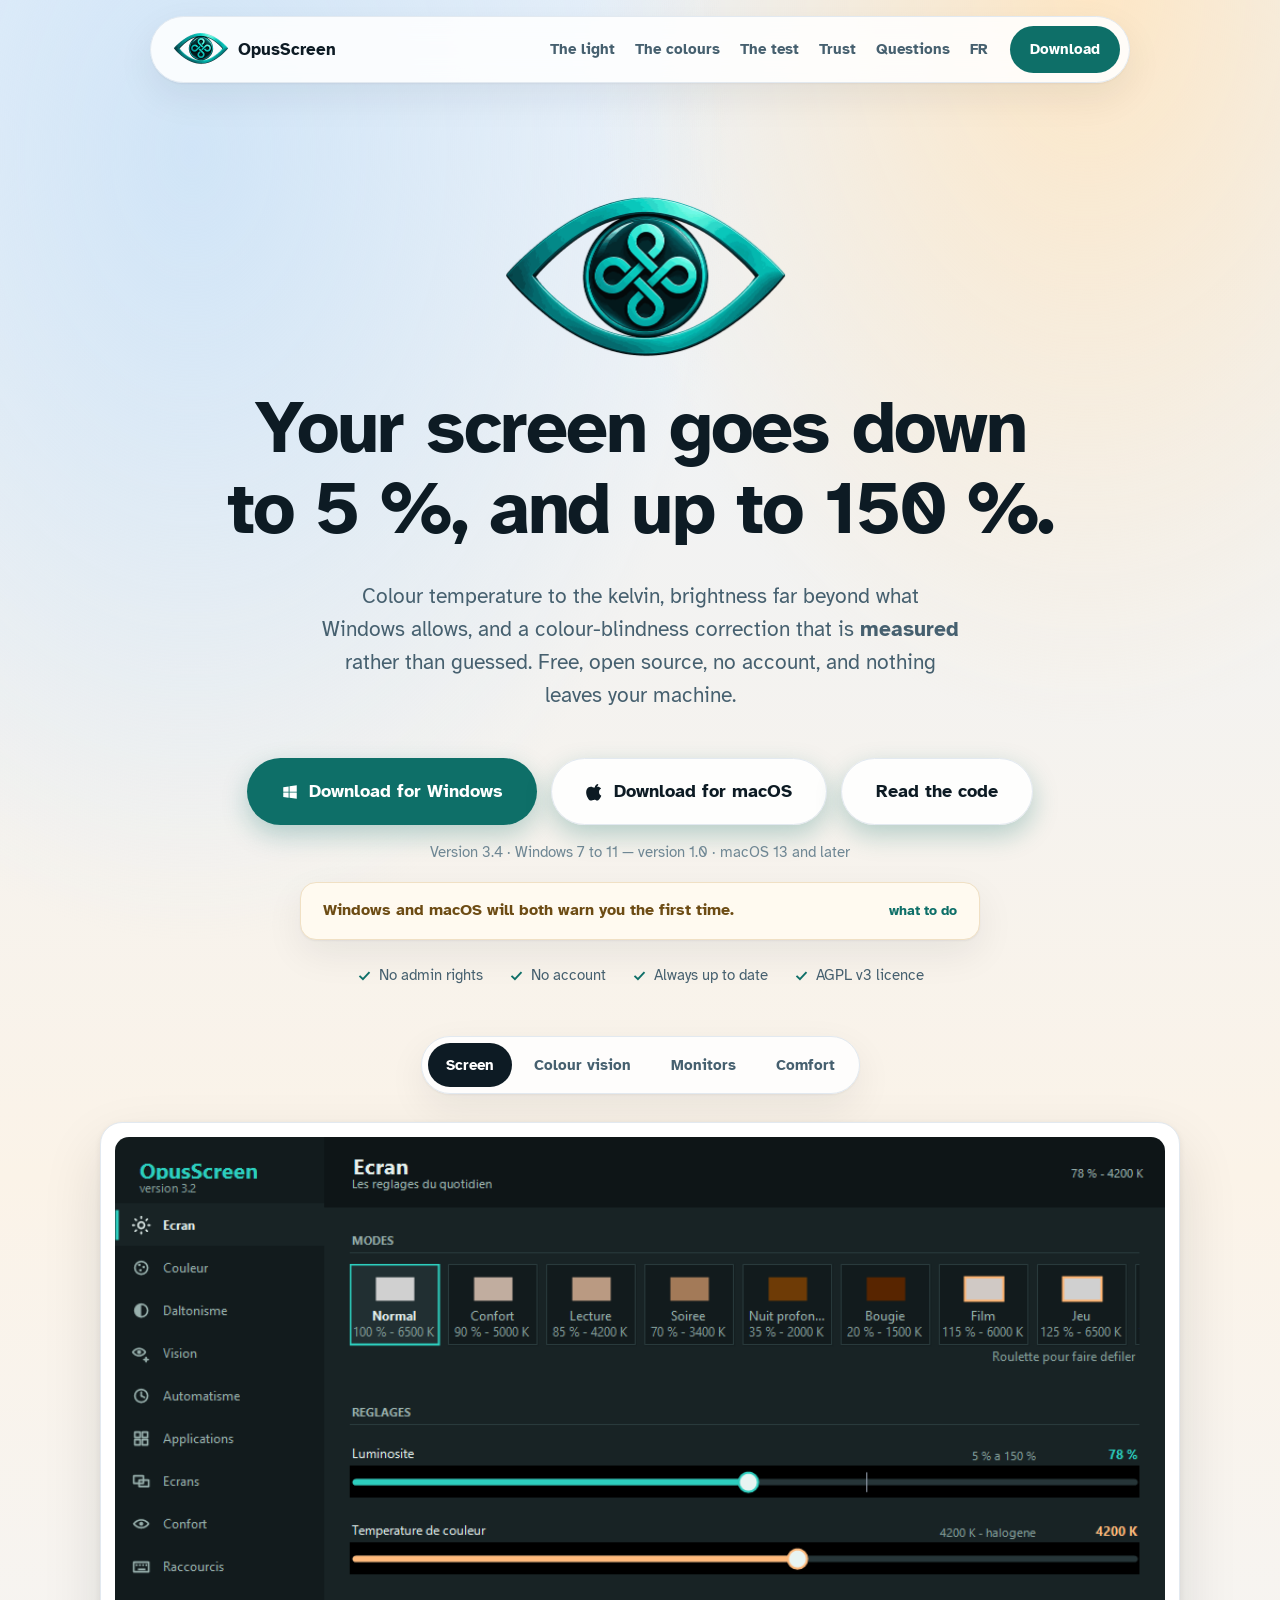
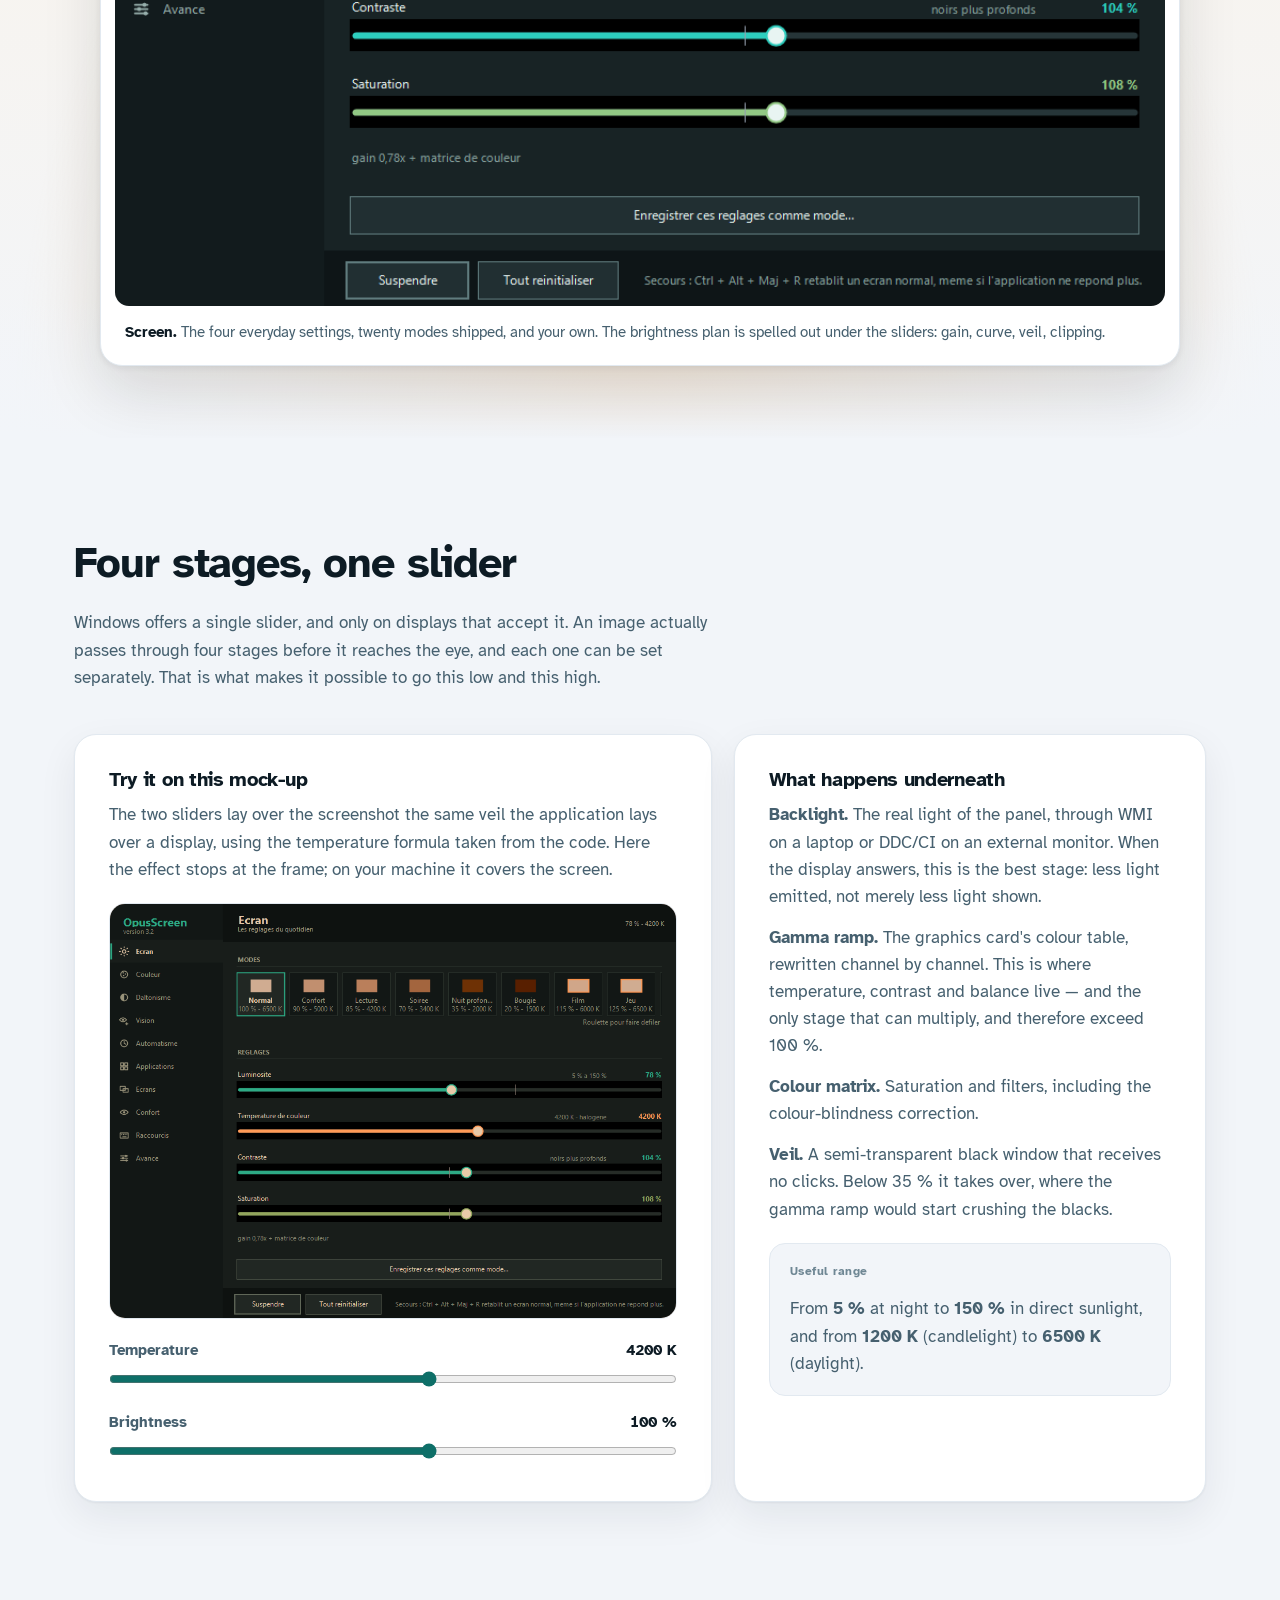
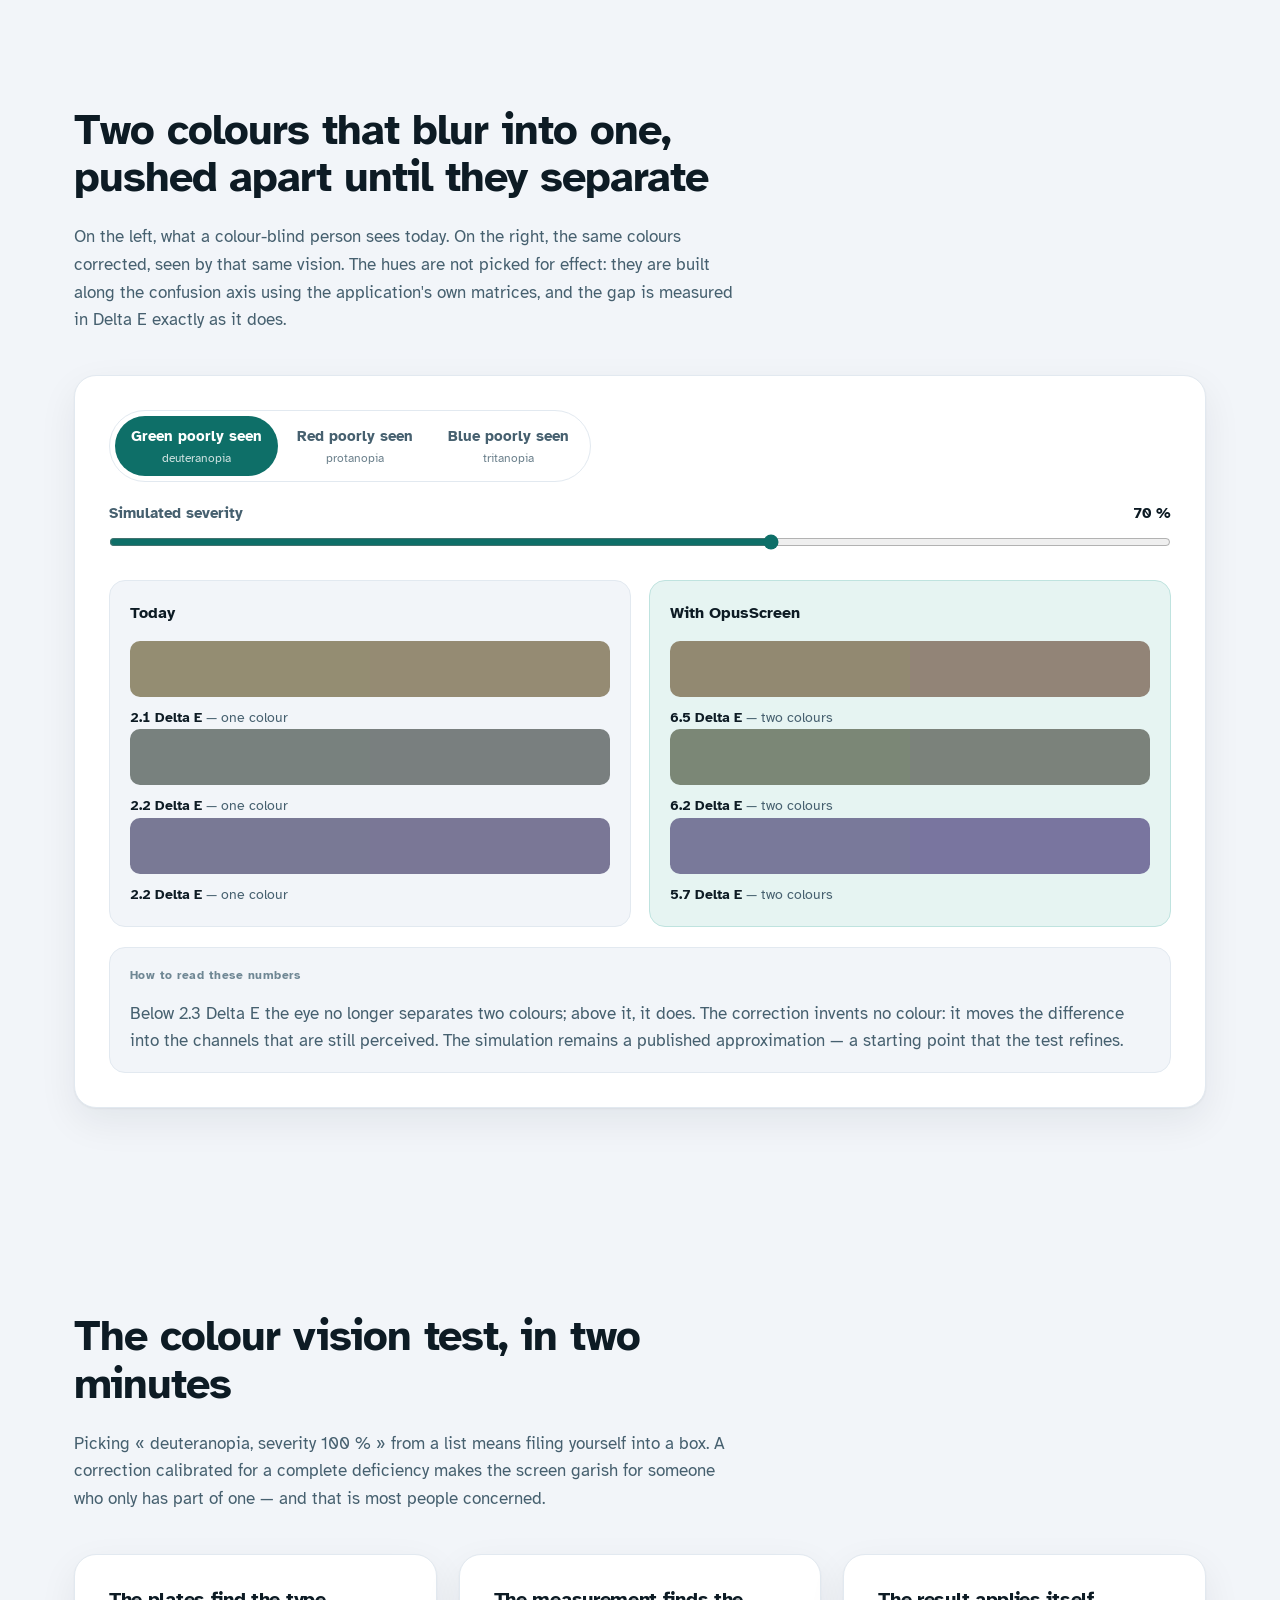
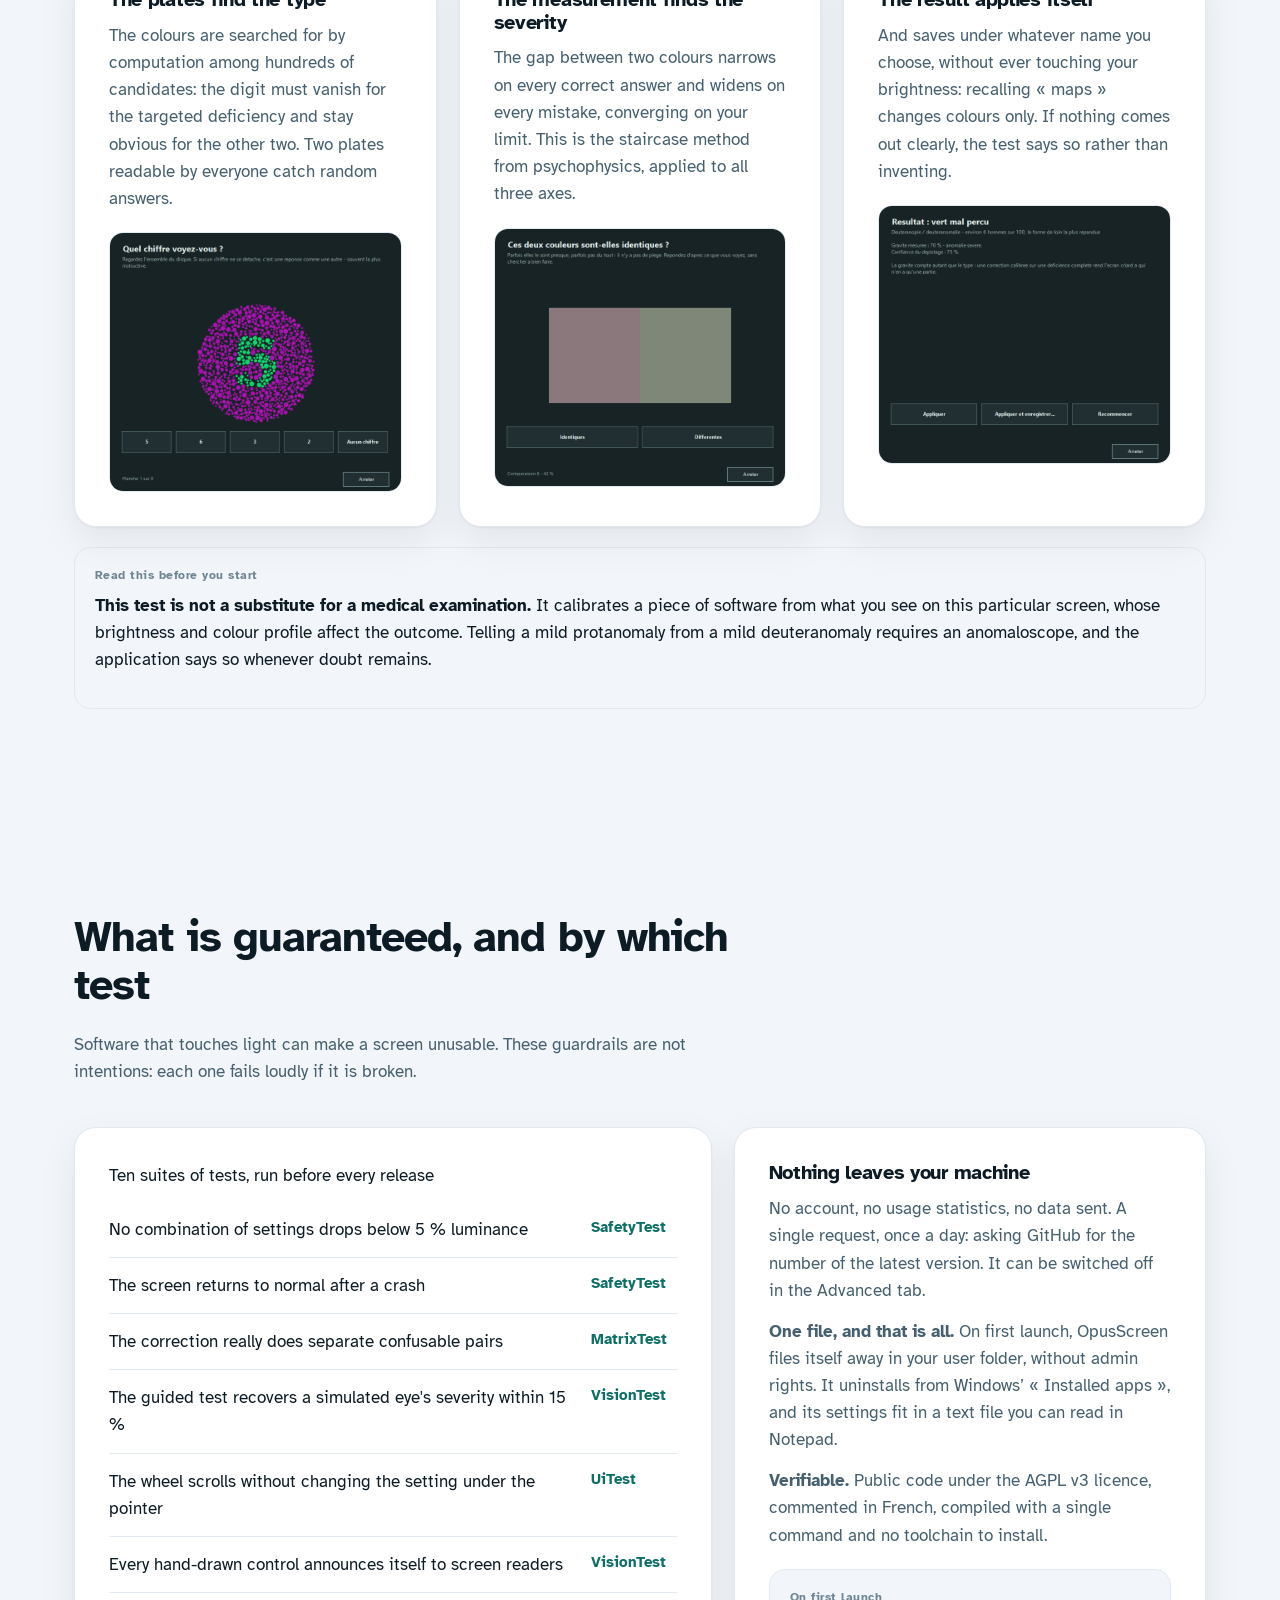
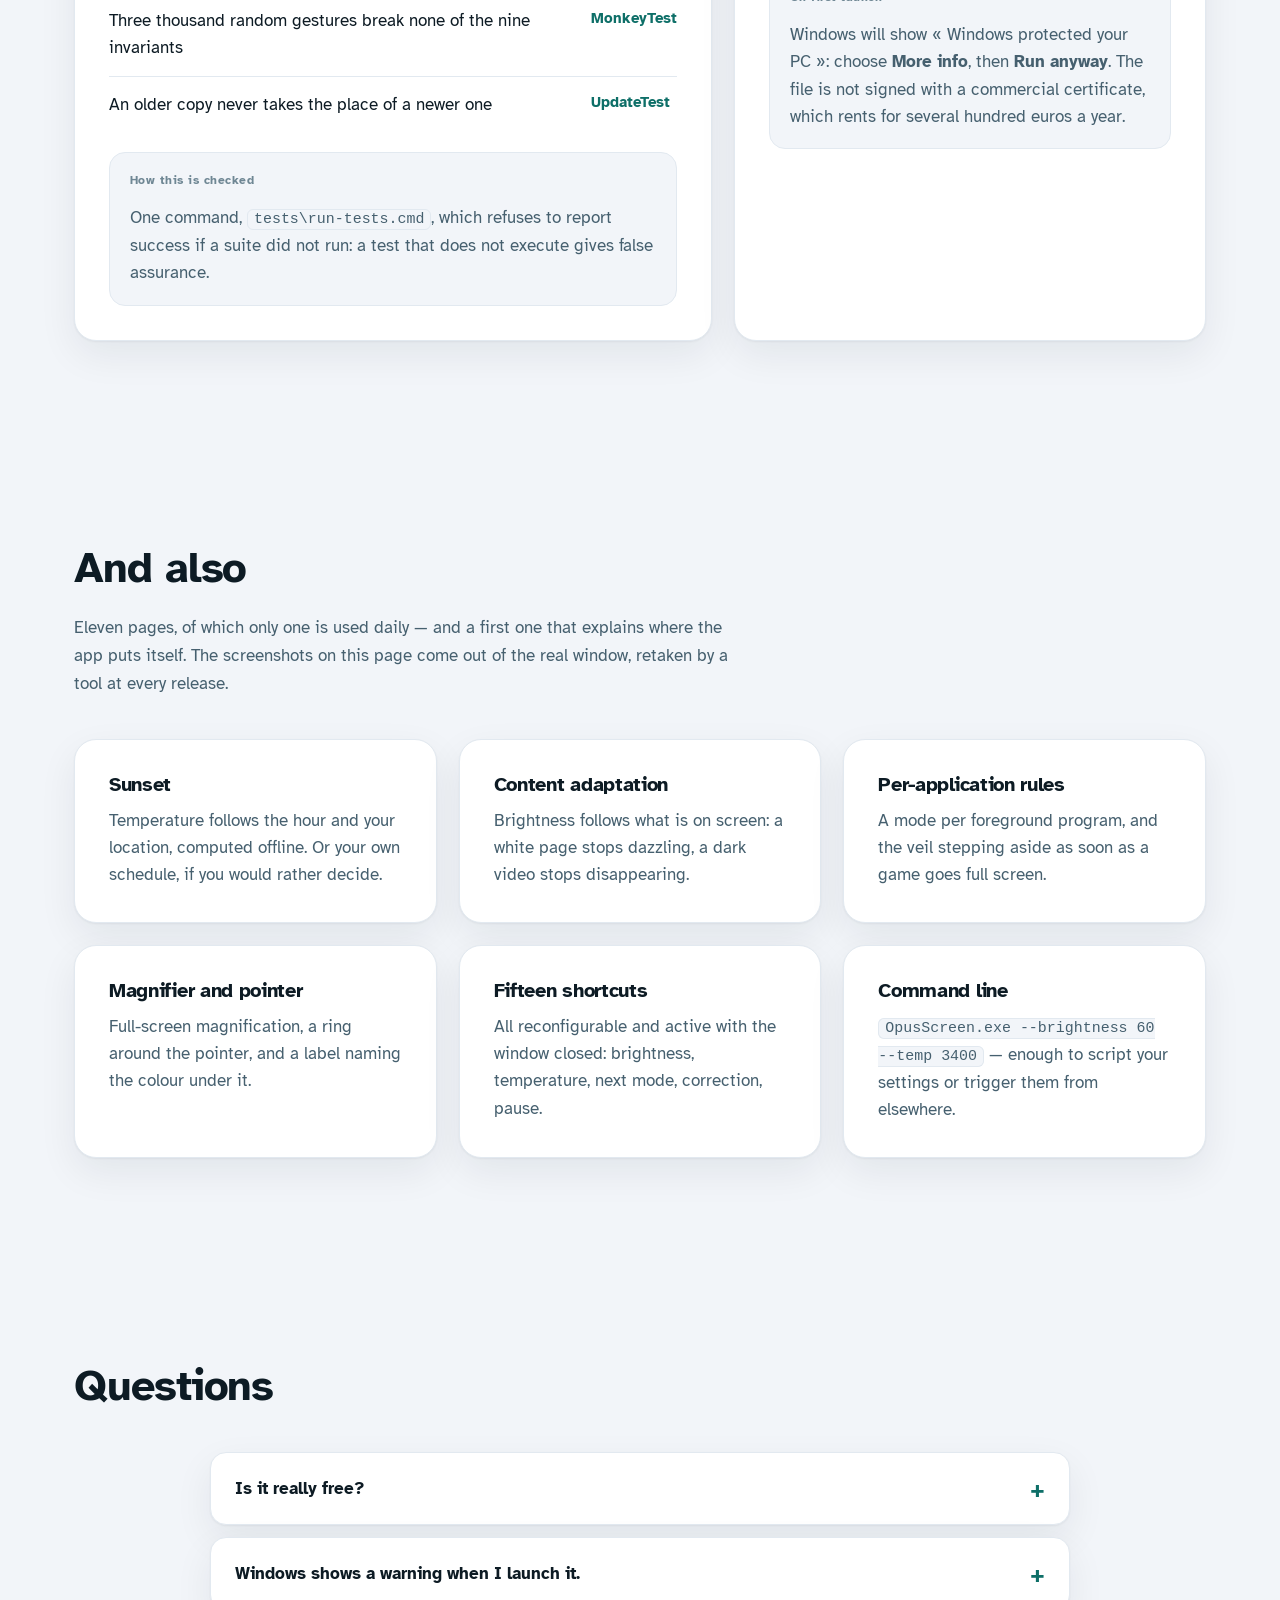
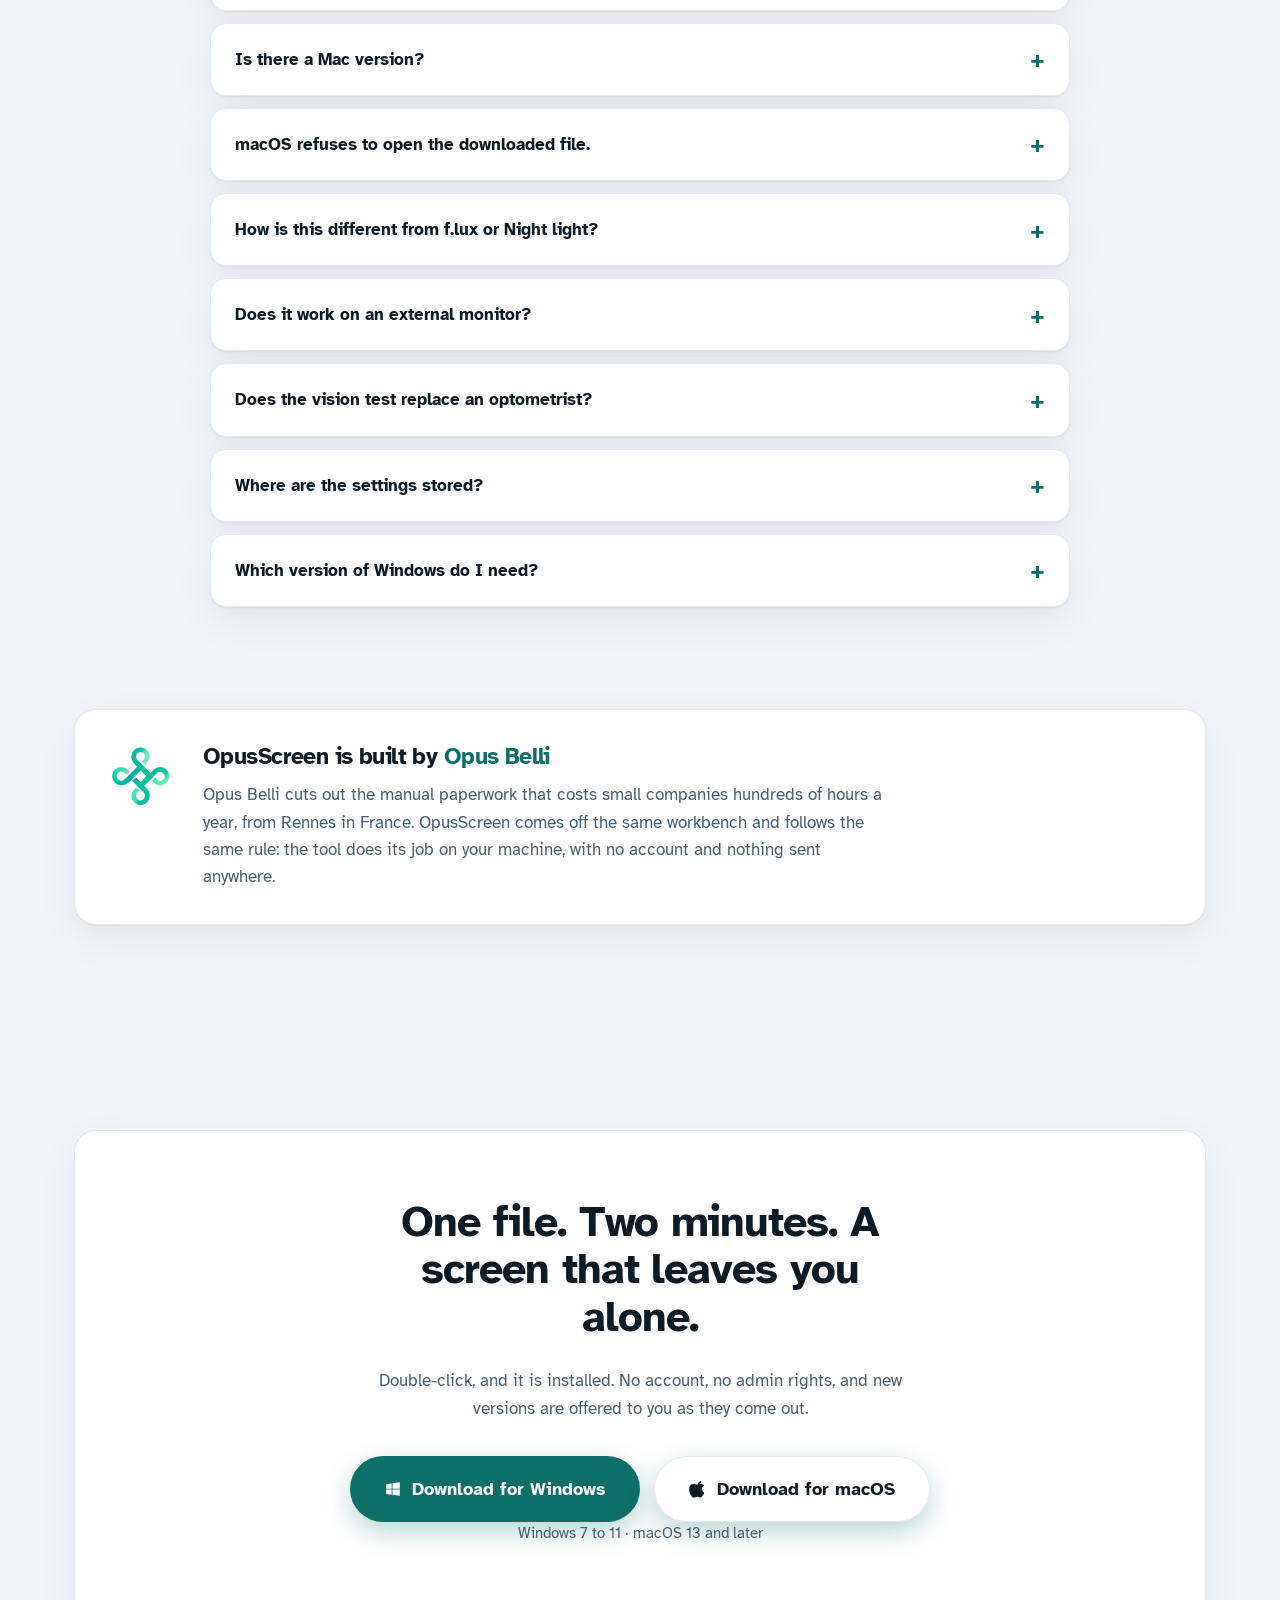
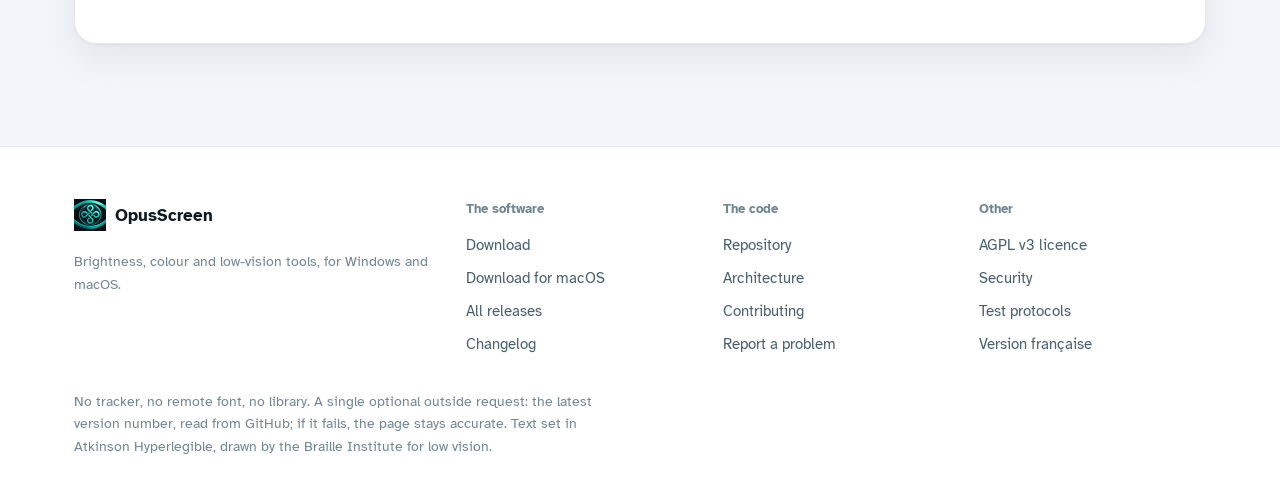
==== commit c6123069: "Le site previent avant le clic, plus seulement dans la FAQ Co-Authored-By: Claude Opus 5 <noreply@an" ====
--- a/en/index.html
+++ b/en/index.html
@@ -72,6 +72,25 @@
     <a class="bouton clair grand" href="https://github.com/antoinebonpro/OpusScreen">Read the code</a>
   </div>
   <p class="sous-bouton" id="release-meta">Version 3.4 · Windows 7 to 11 — version 1.0 · macOS 13 and later</p>
+
+  <details class="note-secu" id="note-secu">
+    <summary><span class="note-secu-titre">Windows and macOS will both warn you the first time.</span><span class="note-secu-plus">what to do</span></summary>
+    <div class="note-secu-corps">
+      <p><strong>Why.</strong> The software is countersigned by no commercial certificate: a few hundred euros a year on Windows, ninety-nine euros a year on Apple’s side. So neither system is saying it found something — it is saying it <em>could not check</em>. The SHA-256 of every file is published next to it, so you can verify for yourself what you are opening.</p>
+      <div id="note-secu-win">
+        <h4>Windows — “Windows protected your PC”</h4>
+        <p><em>More info</em> → <em>Run anyway</em>.</p>
+      </div>
+      <div id="note-secu-mac">
+        <h4>macOS — “Apple could not verify this file is free of malware”</h4>
+        <p><strong>macOS 15 and later</strong>, including macOS 26: dismiss the dialog, then <em>System Settings</em> → <em>Privacy &amp; Security</em> → scroll to the <em>Security</em> section, where a line names the file → <em>Open Anyway</em>.</p>
+        <p><strong>macOS 13 and 14</strong>: right-click the file → <em>Open</em>. Apple removed that shortcut from macOS 15 onwards; an instruction still recommending it sends you looking for a button that no longer exists.</p>
+        <p>Or, in one command:</p>
+        <code>xattr -d com.apple.quarantine ~/Downloads/OpusScreen-1.0.0.dmg</code>
+        <p style="margin-top:12px"><strong>The message comes back with every fresh download</strong>, and that is expected: the quarantine mark is put on the file you received, not on the installed application. Once OpusScreen sits in <em>Applications</em>, it no longer appears.</p>
+      </div>
+    </div>
+  </details>
 
   <ul class="rassurance">
     <li><svg width="15" height="15" viewBox="0 0 24 24" fill="none" stroke="currentColor" stroke-width="3" aria-hidden="true"><path d="M4 12.5 9.5 18 20 6.5"/></svg> No admin rights</li>
--- a/style.css
+++ b/style.css
@@ -227,6 +227,39 @@
 .garanties th { font-weight: 400; color: var(--encre); padding-right: 24px; }
 .garanties td { color: var(--accent); font-weight: 700; white-space: nowrap; font-size: .92rem; }
 .garanties tr:last-child th, .garanties tr:last-child td { border-bottom: 0; }
+
+/* ------------------------------------------- avertissement de telechargement */
+
+/*
+   Windows comme macOS refusent d'ouvrir un logiciel qu'aucun certificat
+   commercial ne contresigne, et le disent dans des termes qui font peur -
+   « logiciel malveillant », « porter atteinte a votre vie privee ». C'est la
+   seule chose CERTAINE qui arrive a quiconque telecharge depuis cette page.
+   Elle etait rangee dans la foire aux questions, tout en bas : chacun la
+   decouvrait donc seul, devant la boite de dialogue, apres avoir telecharge.
+   Elle est maintenant sous le bouton, avant le clic.
+*/
+.note-secu {
+  max-width: 680px; margin: 18px auto 0; text-align: left;
+  background: #fffaf0; border: 1px solid #f0e0c4; border-radius: 16px;
+  padding: 2px 22px; box-shadow: var(--ombre);
+}
+.note-secu summary {
+  cursor: pointer; list-style: none; padding: 15px 0;
+  display: flex; justify-content: space-between; gap: 14px; align-items: center;
+  font-weight: 700; font-size: .97rem; color: #6d4c14; line-height: 1.4;
+}
+.note-secu summary::-webkit-details-marker { display: none; }
+.note-secu-plus { font-weight: 600; color: var(--accent); white-space: nowrap; font-size: .88rem; }
+.note-secu[open] .note-secu-plus { display: none; }
+.note-secu-corps { padding-bottom: 16px; }
+.note-secu-corps p { color: var(--plume); margin: 0 0 12px; font-size: .95rem; line-height: 1.6; }
+.note-secu-corps h4 { margin: 18px 0 7px; font-size: .95rem; color: var(--encre); }
+.note-secu-corps > div:first-child h4 { margin-top: 4px; }
+.note-secu-corps code {
+  display: block; overflow-x: auto; background: var(--carte); border: 1px solid var(--trait);
+  border-radius: 10px; padding: 9px 12px; font-size: .84rem; color: var(--encre);
+}
 
 /* ---------------------------------------------------------------- questions */
 
